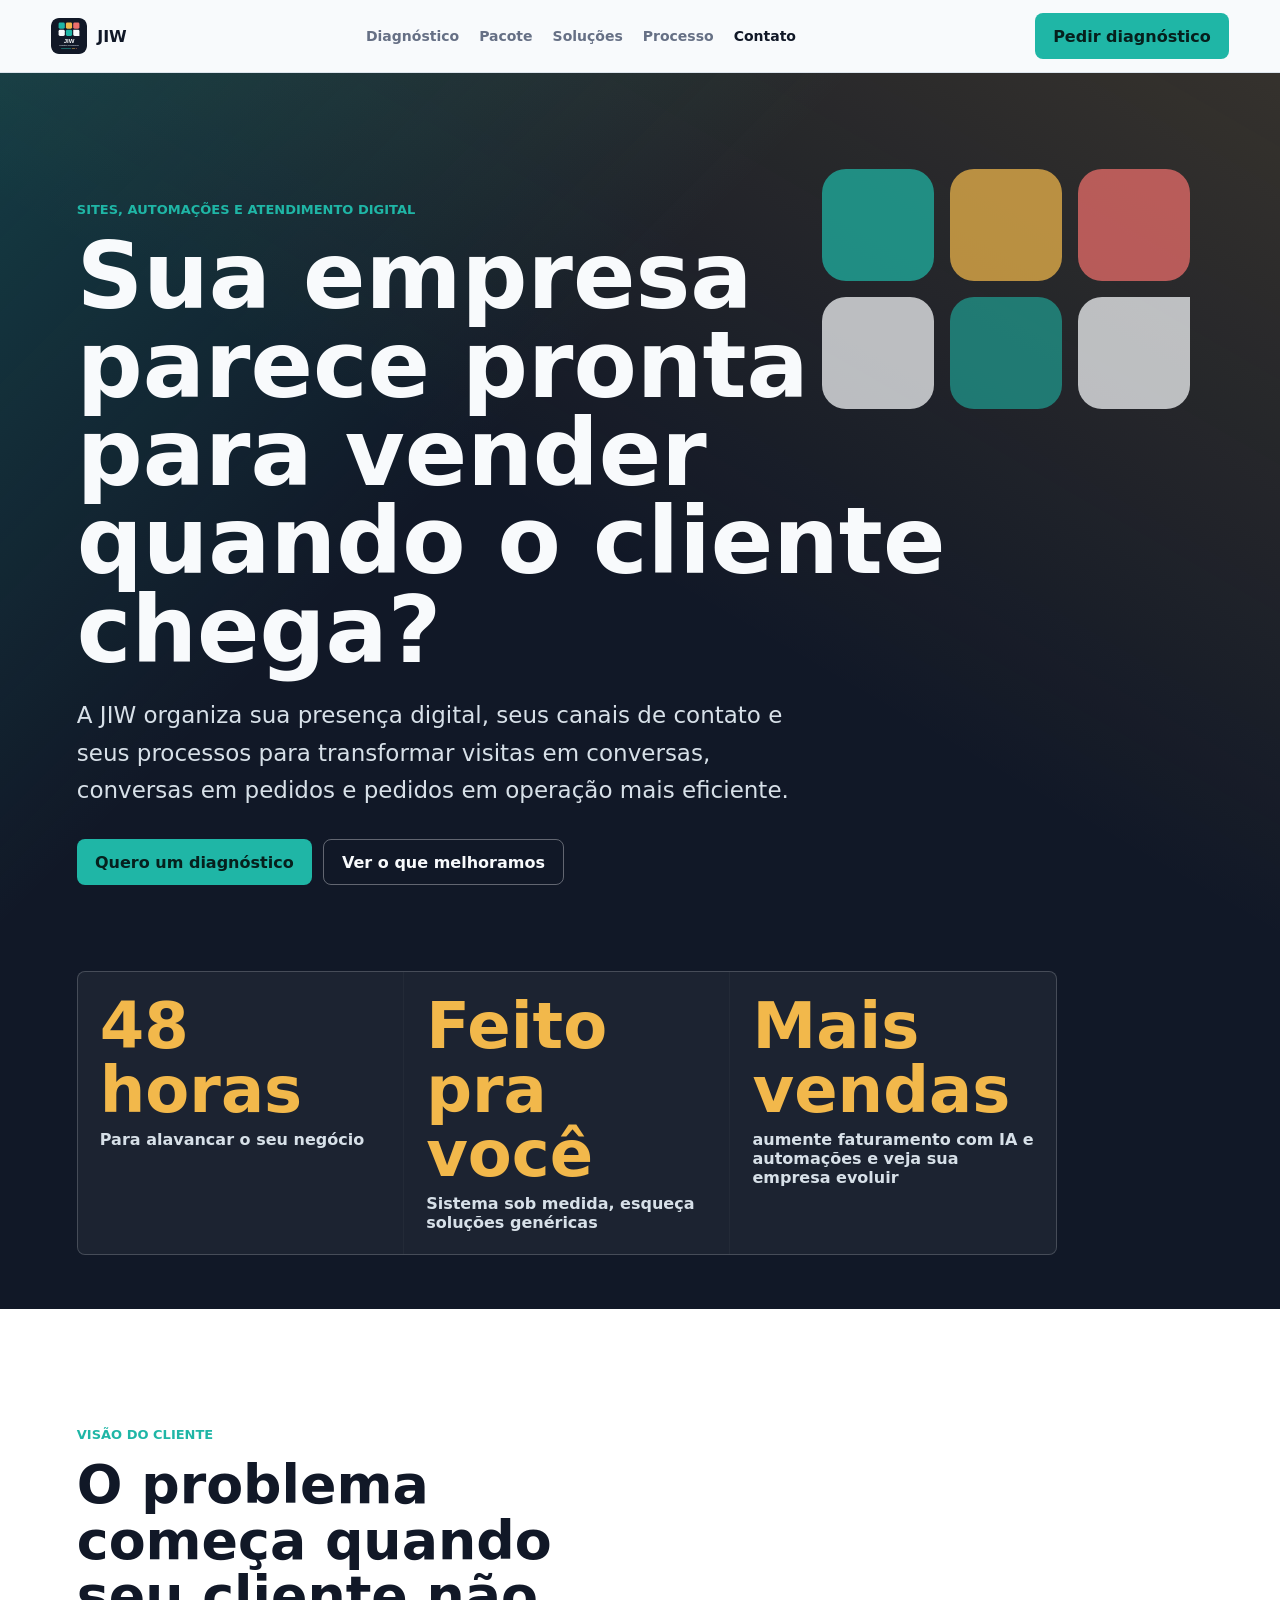
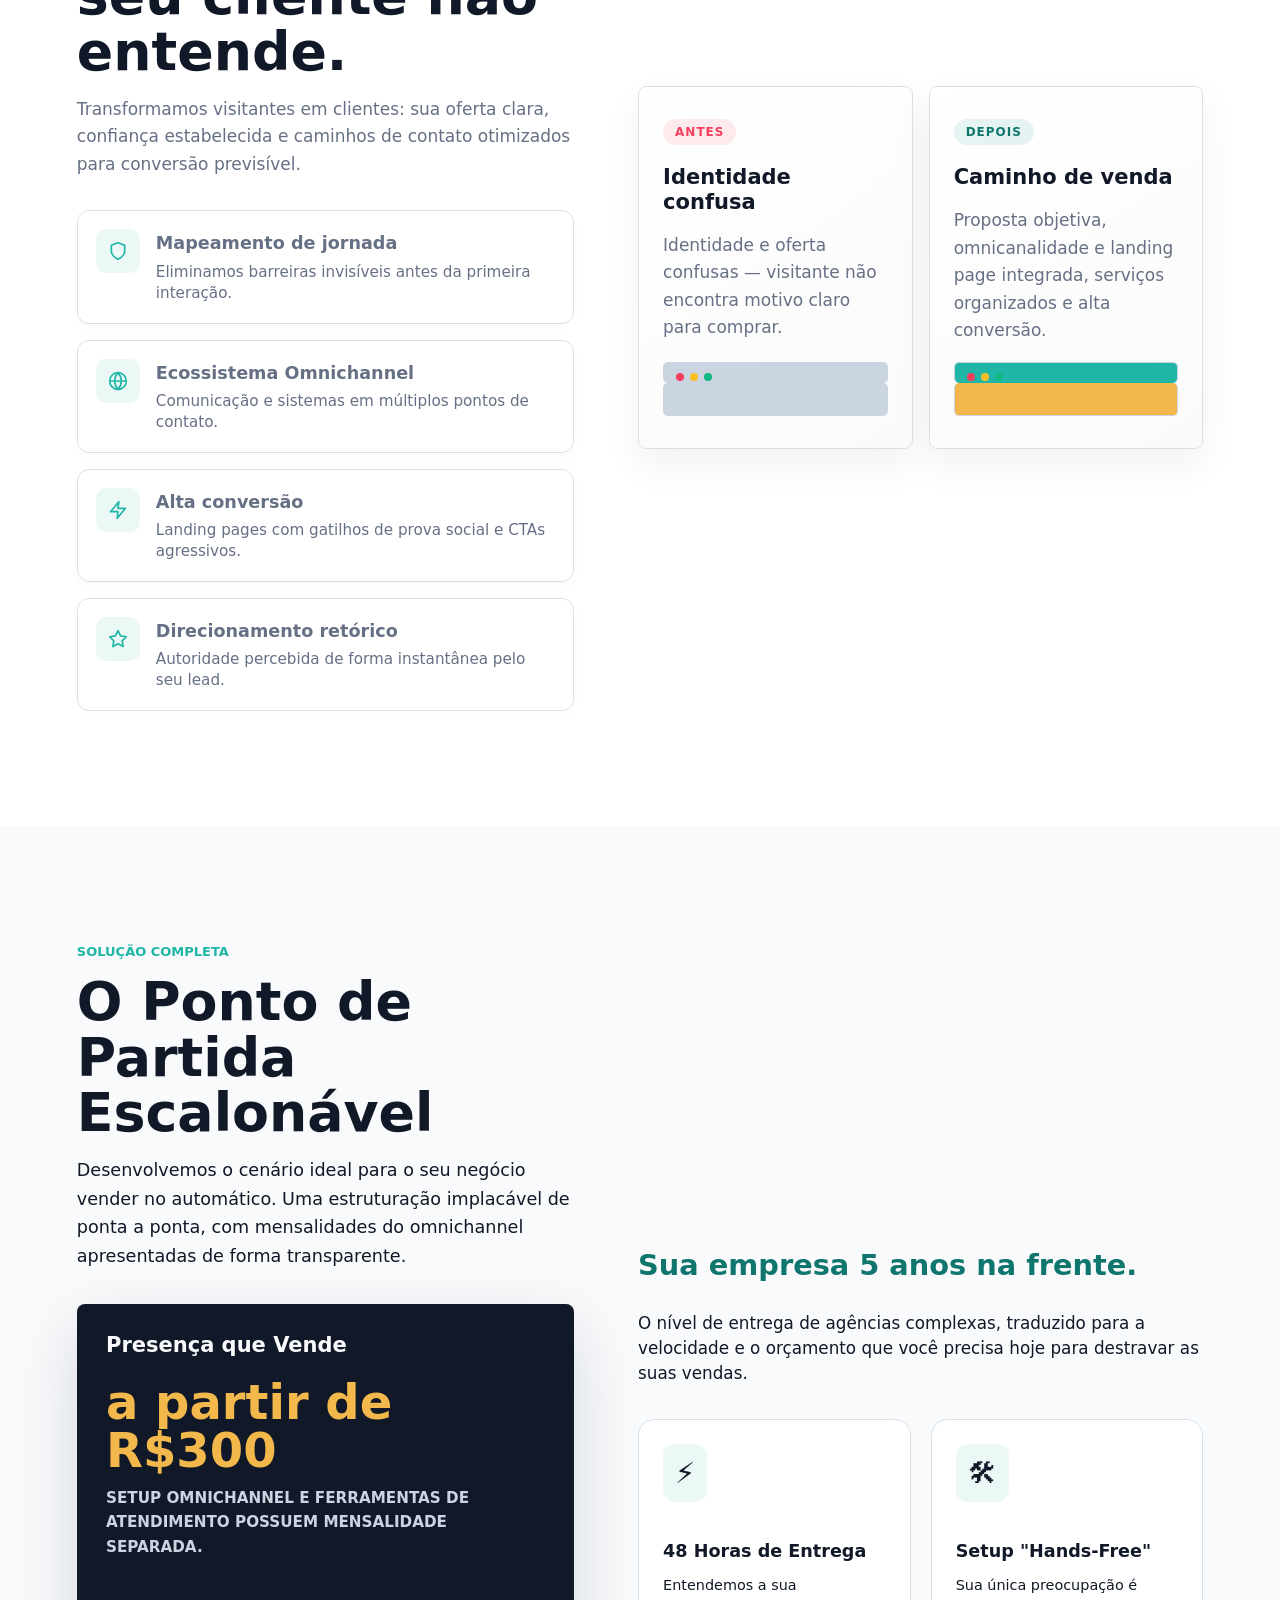
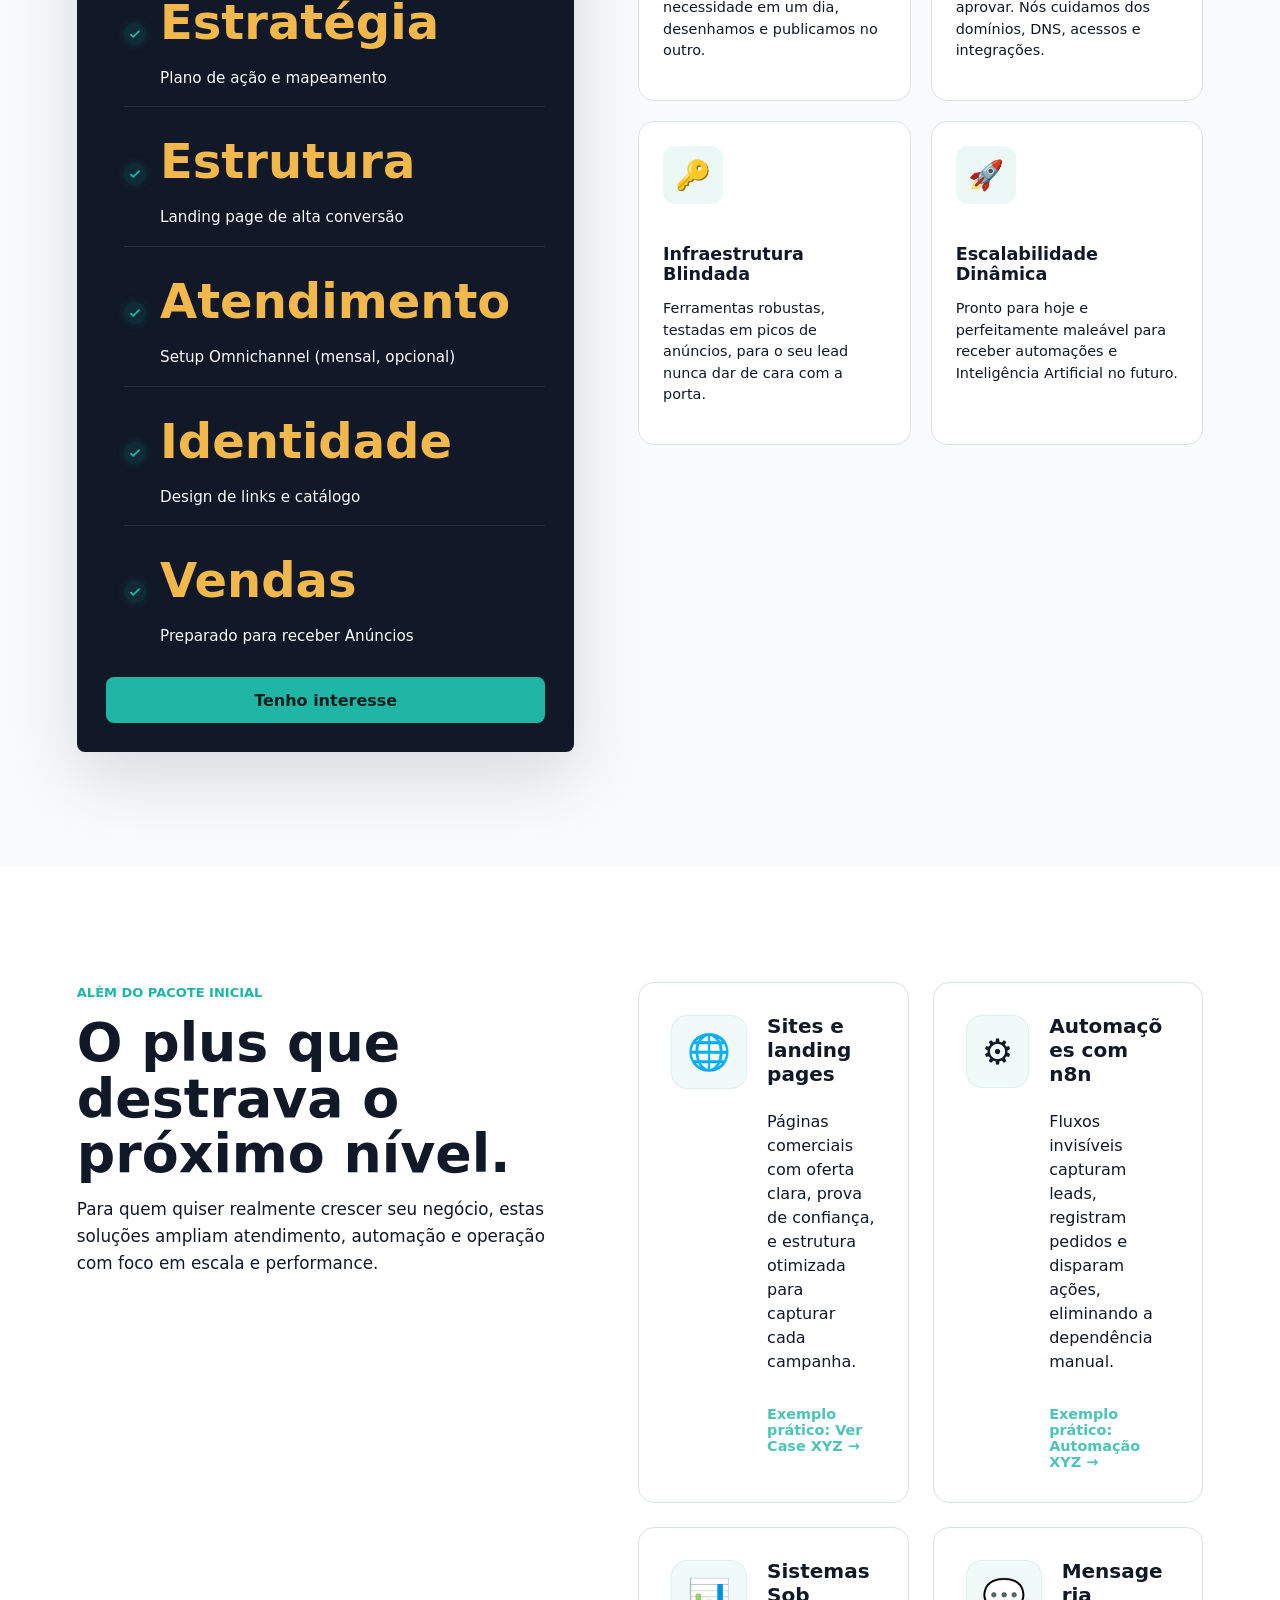
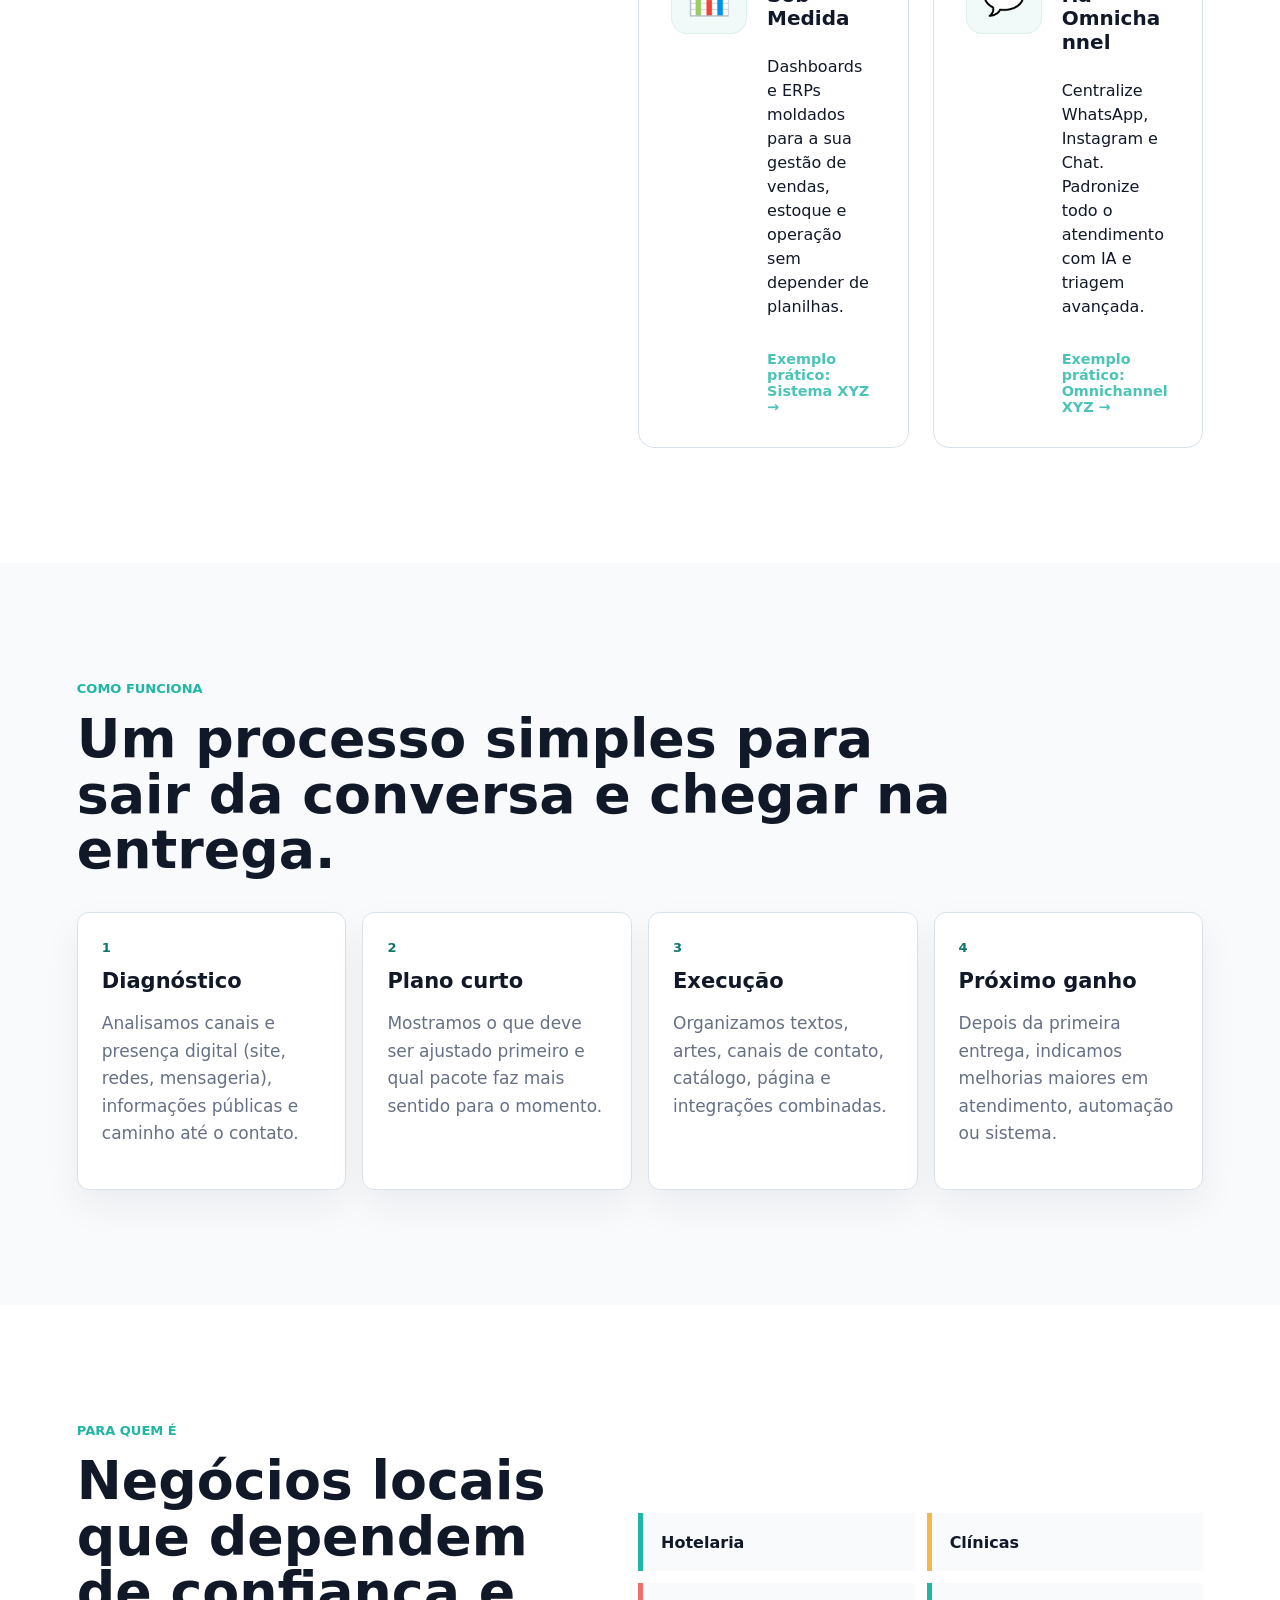
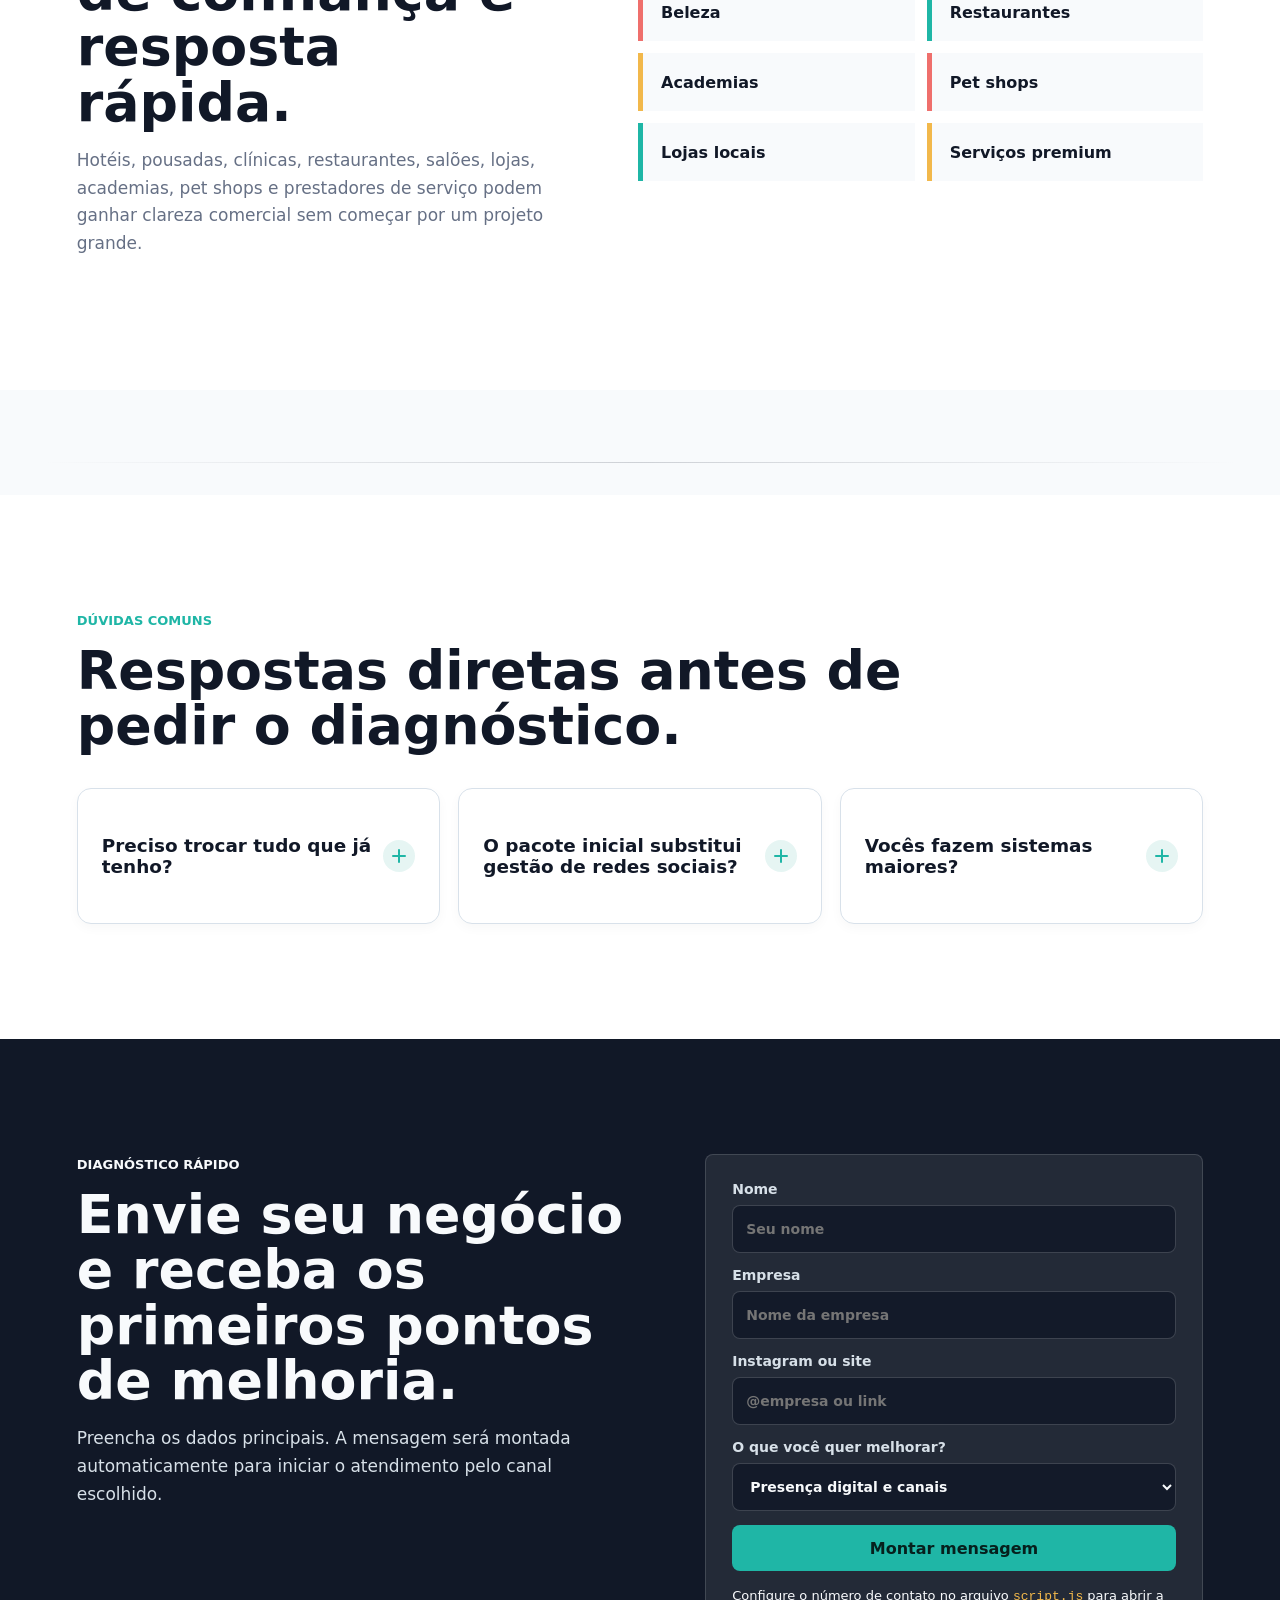
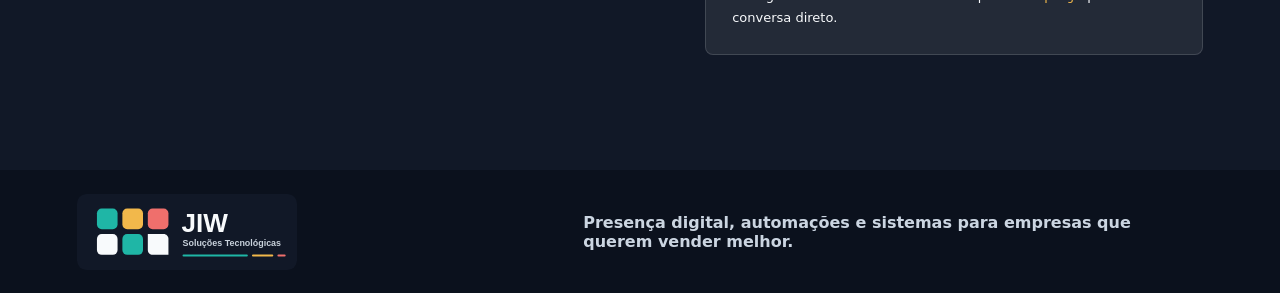
==== index.html @ 5c89141c "style: refatoração do estilo do index" ====
<!doctype html>
<html lang="pt-BR">
  <head>
    <meta charset="utf-8" />
    <meta name="viewport" content="width=device-width, initial-scale=1" />
    <title>JIW | Soluções Tecnológicas para Empresas</title>
    <meta
      name="description"
      content="A JIW organiza presença digital, canais de contato, landing pages, automações, ERP e canais omnichannel para empresas venderem e atenderem melhor."
    />
    <link rel="stylesheet" href="styles.css" />
  </head>
  <body>
    <header class="topbar">
      <a class="brand" href="#inicio" aria-label="Ir para o início">
        <img src="assets/jiw-mark.svg" alt="" />
        <span>JIW</span>
      </a>
      <nav class="nav" aria-label="Navegação principal">
        <a href="#diagnostico">Diagnóstico</a>
        <a href="#pacotes">Pacote</a>
        <a href="#solucoes">Soluções</a>
        <a href="#processo">Processo</a>
        <a href="#contato">Contato</a>
      </nav>
      <a class="nav-cta" href="#contato">Pedir diagnóstico</a>
    </header>

    <main>
      <section class="hero" id="inicio">
        <div class="hero-bg" aria-hidden="true">
          <div class="brand-tile teal"></div>
          <div class="brand-tile amber"></div>
          <div class="brand-tile coral"></div>
          <div class="brand-tile white"></div>
          <div class="brand-tile teal second"></div>
          <div class="brand-tile white cut"></div>
        </div>

        <div class="hero-content">
          <p class="eyebrow">Sites, automações e atendimento digital</p>
          <h1>Sua empresa parece pronta para vender quando o cliente chega?</h1>
          <p class="hero-text">
            A JIW organiza sua presença digital, seus canais de contato e seus processos para
            transformar visitas em conversas, conversas em pedidos e pedidos em operação
            mais eficiente.
          </p>
          <div class="hero-actions">
            <a class="button primary" href="#contato">Quero um diagnóstico</a>
            <a class="button secondary" href="#diagnostico">Ver o que melhoramos</a>
          </div>
        </div>

        <div class="hero-proof" aria-label="Resumo de benefícios">
          <div>
            <strong>48 horas</strong>
            <span>Para alavancar  o seu negócio</span>
          </div>
          <div>
            <strong>Feito pra você</strong>
            <span>Sistema sob medida, esqueça soluções genéricas</span>
          </div>
          <div>
            <strong>Mais vendas</strong>
            <span>aumente faturamento com IA e automações e veja sua empresa evoluir</span>
          </div>
        </div>
      </section>

      <section class="section split" id="diagnostico">
        <div class="section-copy">
          <p class="eyebrow">Visão do cliente</p>
          <h2>O problema começa quando seu cliente não entende.</h2>
          <p>
            Transformamos visitantes em clientes: sua oferta clara, confiança estabelecida e
            caminhos de contato otimizados para conversão previsível.
          </p>
          <ul class="benefit-list">
            <li>
              <div class="benefit-icon">
                <svg width="20" height="20" viewBox="0 0 24 24" fill="none" stroke="currentColor" stroke-width="2" stroke-linecap="round" stroke-linejoin="round"><path d="M12 22s8-4 8-10V5l-8-3-8 3v7c0 6 8 10 8 10z"/></svg>
              </div>
              <div class="benefit-content">
                <strong>Mapeamento de jornada</strong>
                <span>Eliminamos barreiras invisíveis antes da primeira interação.</span>
              </div>
            </li>
            <li>
              <div class="benefit-icon">
                <svg width="20" height="20" viewBox="0 0 24 24" fill="none" stroke="currentColor" stroke-width="2" stroke-linecap="round" stroke-linejoin="round"><circle cx="12" cy="12" r="10"/><path d="M2 12h20"/><path d="M12 2a15.3 15.3 0 0 1 4 10 15.3 15.3 0 0 1-4 10 15.3 15.3 0 0 1-4-10 15.3 15.3 0 0 1 4-10z"/></svg>
              </div>
              <div class="benefit-content">
                <strong>Ecossistema Omnichannel</strong>
                <span>Comunicação e sistemas em múltiplos pontos de contato.</span>
              </div>
            </li>
            <li>
              <div class="benefit-icon">
                <svg width="20" height="20" viewBox="0 0 24 24" fill="none" stroke="currentColor" stroke-width="2" stroke-linecap="round" stroke-linejoin="round"><path d="M13 2L3 14h9l-1 8 10-12h-9l1-8z"/></svg>
              </div>
              <div class="benefit-content">
                <strong>Alta conversão</strong>
                <span>Landing pages com gatilhos de prova social e CTAs agressivos.</span>
              </div>
            </li>
            <li>
              <div class="benefit-icon">
                <svg width="20" height="20" viewBox="0 0 24 24" fill="none" stroke="currentColor" stroke-width="2" stroke-linecap="round" stroke-linejoin="round"><polygon points="12 2 15.09 8.26 22 9.27 17 14.14 18.18 21.02 12 17.77 5.82 21.02 7 14.14 2 9.27 8.91 8.26 12 2"/></svg>
              </div>
              <div class="benefit-content">
                <strong>Direcionamento retórico</strong>
                <span>Autoridade percebida de forma instantânea pelo seu lead.</span>
              </div>
            </li>
          </ul>
        </div>

        <div class="comparison" aria-label="Antes e depois da presença digital">
          <article class="view before">
            <div class="view-badge badge-before">Antes</div>
            <h3>Identidade confusa</h3>
            <p>Identidade e oferta confusas — visitante não encontra motivo claro para comprar.</p>
            <div class="mini-screen">
              <div class="browser-bar"><i></i><i></i><i></i></div>
              <div class="mock-content">
                <div class="mock-line skeleton pulse-error"></div>
                <div class="mock-line skeleton"></div>
                <div class="mock-btn skeleton error"></div>
              </div>
            </div>
          </article>
          <article class="view after">
            <div class="view-badge badge-after">Depois</div>
            <h3>Caminho de venda</h3>
            <p>Proposta objetiva, omnicanalidade e landing page integrada, serviços organizados e alta conversão.</p>
            <div class="mini-screen">
              <div class="browser-bar"><i></i><i></i><i></i></div>
              <div class="mock-content">
                <div class="mock-line success"></div>
                <div class="mock-line success-light"></div>
                <div class="mock-btn success-btn"></div>
              </div>
            </div>
          </article>
        </div>
      </section>

            <section class="section split muted" id="pacotes">
        <div class="section-copy">
          <div class="section-head">
            <p class="eyebrow">Solução Completa</p>
            <h2>O Ponto de Partida Escalonável</h2>
            <p style="margin-top: 16px; font-size: 1.1rem; color: var(--text);">Desenvolvemos o cenário ideal para o seu negócio vender no automático. Uma estruturação implacável de ponta a ponta, com mensalidades do omnichannel apresentadas de forma transparente.</p>
          </div>

          <article class="price-card featured" style="margin-top: 2rem;">
            <h3>Presença que Vende</h3>
            <strong style="margin-bottom: 24px;">a partir de R$300 </strong>
            <p style="margin: -12px 0 18px; color: #cbd5e1; font-size: 0.95rem;">Setup Omnichannel e ferramentas de atendimento possuem mensalidade separada.</p>
            <ul class="premium-features">
              <li>
                <svg viewBox="0 0 24 24" fill="none" class="check-icon"><path d="M5 13l4 4L19 7" stroke="currentColor" stroke-width="3" stroke-linecap="round" stroke-linejoin="round"/></svg>
                <span><strong>Estratégia</strong> Plano de ação e mapeamento</span>
              </li>
              <li>
                <svg viewBox="0 0 24 24" fill="none" class="check-icon"><path d="M5 13l4 4L19 7" stroke="currentColor" stroke-width="3" stroke-linecap="round" stroke-linejoin="round"/></svg>
                <span><strong>Estrutura</strong> Landing page de alta conversão</span>
              </li>
              <li>
                <svg viewBox="0 0 24 24" fill="none" class="check-icon"><path d="M5 13l4 4L19 7" stroke="currentColor" stroke-width="3" stroke-linecap="round" stroke-linejoin="round"/></svg>
                <span><strong>Atendimento</strong> Setup Omnichannel (mensal, opcional)</span>
              </li>
              <li>
                <svg viewBox="0 0 24 24" fill="none" class="check-icon"><path d="M5 13l4 4L19 7" stroke="currentColor" stroke-width="3" stroke-linecap="round" stroke-linejoin="round"/></svg>
                <span><strong>Identidade</strong> Design de links e catálogo</span>
              </li>
              <li>
                <svg viewBox="0 0 24 24" fill="none" class="check-icon"><path d="M5 13l4 4L19 7" stroke="currentColor" stroke-width="3" stroke-linecap="round" stroke-linejoin="round"/></svg>
                <span><strong>Vendas</strong> Preparado para receber Anúncios</span>
              </li>
            </ul>
            <a class="button primary" href="#contato">Tenho interesse</a>
          </article>
        </div>

        <div class="package-benefits" aria-label="Construção de Autoridade">
          <h3>Sua empresa 5 anos na frente.</h3>
          <p>O nível de entrega de agências complexas, traduzido para a velocidade e o orçamento que você precisa hoje para destravar as suas vendas.</p>

          <div class="benefit-grid">
            <article class="b-card">
              <div class="b-icon">⚡</div>
              <h4>48 Horas de Entrega</h4>
              <p>Entendemos a sua necessidade em um dia, desenhamos e publicamos no outro.</p>
            </article>
            <article class="b-card">
              <div class="b-icon">&#128736;</div>
              <h4>Setup "Hands-Free"</h4>
              <p>Sua única preocupação é aprovar. Nós cuidamos dos domínios, DNS, acessos e integrações.</p>
            </article>
            <article class="b-card">
              <div class="b-icon">&#128273;</div>
              <h4>Infraestrutura Blindada</h4>
              <p>Ferramentas robustas, testadas em picos de anúncios, para o seu lead nunca dar de cara com a porta.</p>
            </article>
            <article class="b-card">
              <div class="b-icon">&#128640;</div>
              <h4>Escalabilidade Dinâmica</h4>
              <p>Pronto para hoje e perfeitamente maleável para receber automações e Inteligência Artificial no futuro.</p>
            </article>
          </div>
        </div>
      </section>
      

      <section class="section split" id="solucoes">
        <div class="section-copy" style="position: sticky; top: 120px; align-self: start;">
          <p class="eyebrow">Além do pacote inicial</p>
          <h2>O plus que destrava o próximo nível.</h2>
          <p style="margin-top: 14px; font-size: 1.05rem; color: var(--text);">Para quem quiser realmente crescer seu negócio, estas soluções ampliam atendimento, automação e operação com foco em escala e performance.</p>
        </div>

        <div class="expansion-grid">
          <article class="service-card">
            <div class="sv-icon">🌐</div>
            <div class="sv-content">
              <h3>Sites e landing pages</h3>
              <p>Páginas comerciais com oferta clara, prova de confiança, e estrutura otimizada para capturar cada campanha.</p>
              <span class="sv-case">Exemplo prático: Ver Case XYZ &rarr;</span>
            </div>
          </article>
          <article class="service-card">
            <div class="sv-icon">⚙️</div>
            <div class="sv-content">
              <h3>Automações com n8n</h3>
              <p>Fluxos invisíveis capturam leads, registram pedidos e disparam ações, eliminando a dependência manual.</p>
              <span class="sv-case">Exemplo prático: Automação XYZ &rarr;</span>
            </div>
          </article>
          <article class="service-card">
            <div class="sv-icon">📊</div>
            <div class="sv-content">
              <h3>Sistemas Sob Medida</h3>
              <p>Dashboards e ERPs moldados para a sua gestão de vendas, estoque e operação sem depender de planilhas.</p>
              <span class="sv-case">Exemplo prático: Sistema XYZ &rarr;</span>
            </div>
          </article>
          <article class="service-card">
            <div class="sv-icon">💬</div>
            <div class="sv-content">
              <h3>Mensageria Omnichannel</h3>
              <p>Centralize WhatsApp, Instagram e Chat. Padronize todo o atendimento com IA e triagem avançada.</p>
              <span class="sv-case">Exemplo prático: Omnichannel XYZ &rarr;</span>
            </div>
          </article>
        </div>
      </section>

      <section class="section muted" id="processo">
        <div class="section-head">
          <p class="eyebrow">Como funciona</p>
          <h2>Um processo simples para sair da conversa e chegar na entrega.</h2>
        </div>

        <div class="steps">
          <article>
            <span>1</span>
            <h3>Diagnóstico</h3>
            <p>Analisamos canais e presença digital (site, redes, mensageria), informações públicas e caminho até o contato.</p>
          </article>
          <article>
            <span>2</span>
            <h3>Plano curto</h3>
            <p>Mostramos o que deve ser ajustado primeiro e qual pacote faz mais sentido para o momento.</p>
          </article>
          <article>
            <span>3</span>
            <h3>Execução</h3>
            <p>Organizamos textos, artes, canais de contato, catálogo, página e integrações combinadas.</p>
          </article>
          <article>
            <span>4</span>
            <h3>Próximo ganho</h3>
            <p>Depois da primeira entrega, indicamos melhorias maiores em atendimento, automação ou sistema.</p>
          </article>
        </div>
      </section>

      <section class="section split">
        <div class="section-copy">
          <p class="eyebrow">Para quem é</p>
          <h2>Negócios locais que dependem de confiança e resposta rápida.</h2>
          <p>
            Hotéis, pousadas, clínicas, restaurantes, salões, lojas, academias,
            pet shops e prestadores de serviço podem ganhar clareza comercial sem
            começar por um projeto grande.
          </p>
        </div>

        <div class="segment-grid">
          <span>Hotelaria</span>
          <span>Clínicas</span>
          <span>Beleza</span>
          <span>Restaurantes</span>
          <span>Academias</span>
          <span>Pet shops</span>
          <span>Lojas locais</span>
          <span>Serviços premium</span>
        </div>
      </section>

      <div class="section-divider" aria-hidden="true"></div>

      <section class="section faq" id="faq">
        <div class="section-head">
          <p class="eyebrow">Dúvidas comuns</p>
          <h2>Respostas diretas antes de pedir o diagnóstico.</h2>
        </div>

        <div class="faq-container">
          <details class="frufru-faq">
            <summary>
              <span>Preciso trocar tudo que já tenho?</span>
              <span class="faq-icon plus" aria-hidden="true"></span>
            </summary>
            <div class="faq-content">
              <p>Não. A primeira entrega aproveita o que já existe e organiza o que atrapalha a venda.</p>
            </div>
          </details>
          <details class="frufru-faq">
            <summary>
              <span>O pacote inicial substitui gestão de redes sociais?</span>
              <span class="faq-icon plus" aria-hidden="true"></span>
            </summary>
            <div class="faq-content">
              <p>Não. Ele prepara a base comercial. Gestão mensal, campanhas e conteúdo recorrente podem ser contratados depois.</p>
            </div>
          </details>
          <details class="frufru-faq">
            <summary>
              <span>Vocês fazem sistemas maiores?</span>
              <span class="faq-icon plus" aria-hidden="true"></span>
            </summary>
            <div class="faq-content">
              <p>Sim. Também desenvolvemos ERP, automações com n8n, mensageria, integrações e canais omnichannel.</p>
            </div>
          </details>
        </div>
      </section>

      <section class="section contact" id="contato">
        <div class="contact-copy">
          <p class="eyebrow">Diagnóstico rápido</p>
          <h2>Envie seu negócio e receba os primeiros pontos de melhoria.</h2>
          <p>
            Preencha os dados principais. A mensagem será montada automaticamente
            para iniciar o atendimento pelo canal escolhido.
          </p>
        </div>

        <form class="lead-form" id="leadForm">
          <label>
            Nome
            <input name="nome" type="text" placeholder="Seu nome" required />
          </label>
          <label>
            Empresa
            <input name="empresa" type="text" placeholder="Nome da empresa" required />
          </label>
          <label>
            Instagram ou site
            <input name="canal" type="text" placeholder="@empresa ou link" />
          </label>
          <label>
            O que você quer melhorar?
            <select name="interesse">
              <option>Presença digital e canais</option>
              <option>Landing page ou site</option>
              <option>Automação com n8n</option>
              <option>ERP ou sistema interno</option>
              <option>Mensageria ou omnichannel</option>
            </select>
          </label>
          <button class="button primary" type="submit">Montar mensagem</button>
          <p class="form-note" id="formNote">
            Configure o número de contato no arquivo <code>script.js</code> para abrir a conversa direto.
          </p>
        </form>
      </section>
    </main>

    <footer class="footer">
      <img src="assets/jiw-logo.svg" alt="JIW Soluções Tecnológicas" />
      <span>Presença digital, automações e sistemas para empresas que querem vender melhor.</span>
    </footer>

    <script src="script.js"></script>
  </body>
</html>
---- styles.css ----
:root {
  --ink: #111827;
  --ink-soft: #1f2937;
  --muted: #667085;
  --paper: #f8fafc;
  --line: #d8e1ea;
  --white: #ffffff;
  --teal: #1fb6a6;
  --teal-dark: #0f766e;
  --amber: #f2b84b;
  --coral: #ef6f6c;
  --shadow: 0 24px 70px rgba(15, 23, 42, 0.14);
}

* {
  box-sizing: border-box;
}

html {
  scroll-behavior: smooth;
}

body {
  margin: 0;
  color: var(--ink);
  background: var(--paper);
  font-family:
    Inter, ui-sans-serif, system-ui, -apple-system, BlinkMacSystemFont, "Segoe UI",
    sans-serif;
  letter-spacing: 0;
}

a {
  color: inherit;
  text-decoration: none;
}

img {
  display: block;
  max-width: 100%;
}

.topbar {
  position: sticky;
  top: 0;
  z-index: 20;
  display: flex;
  align-items: center;
  justify-content: space-between;
  gap: 22px;
  padding: 13px clamp(18px, 4vw, 58px);
  background: rgba(248, 250, 252, 0.94);
  border-bottom: 1px solid rgba(216, 225, 234, 0.86);
  backdrop-filter: blur(18px);
}

.brand {
  display: inline-flex;
  align-items: center;
  gap: 10px;
  font-weight: 900;
}

.brand img {
  width: 36px;
  height: 36px;
  border-radius: 8px;
}

.nav {
  display: flex;
  align-items: center;
  gap: 20px;
  color: var(--muted);
  font-size: 14px;
  font-weight: 760;
}

.nav a {
  padding: 9px 0;
}

.nav a.active {
  color: var(--ink);
}

.nav-cta,
.button {
  display: inline-flex;
  align-items: center;
  justify-content: center;
  min-height: 46px;
  padding: 12px 18px;
  border-radius: 8px;
  border: 0;
  font: inherit;
  font-weight: 860;
  cursor: pointer;
}

.nav-cta {
  color: #06201d;
  background: var(--teal);
}

.hero {
  position: relative;
  display: grid;
  align-content: end;
  min-height: calc(100vh - 64px);
  overflow: hidden;
  padding: clamp(72px, 10vw, 126px) clamp(18px, 6vw, 92px) clamp(32px, 5vw, 54px);
  color: var(--paper);
  background:
    linear-gradient(135deg, rgba(31, 182, 166, 0.23), transparent 34%),
    linear-gradient(30deg, transparent 56%, rgba(242, 184, 75, 0.16)),
    var(--ink);
}

.hero-bg {
  position: absolute;
  top: clamp(56px, 8vw, 96px);
  right: clamp(20px, 7vw, 110px);
  display: grid;
  grid-template-columns: repeat(3, 112px);
  gap: 16px;
  opacity: 0.72;
}

.brand-tile {
  width: 112px;
  height: 112px;
  border-radius: 24px;
}

.brand-tile.teal {
  background: var(--teal);
}

.brand-tile.amber {
  background: var(--amber);
}

.brand-tile.coral {
  background: var(--coral);
}

.brand-tile.white {
  background: var(--paper);
}

.brand-tile.second {
  background: rgba(31, 182, 166, 0.82);
}

.brand-tile.cut {
  border-top-right-radius: 0;
}

.hero-content {
  position: relative;
  z-index: 1;
  max-width: 960px;
}

.eyebrow {
  margin: 0 0 12px;
  color: var(--teal);
  font-size: 13px;
  font-weight: 900;
  letter-spacing: 0;
  text-transform: uppercase;
}

h1,
h2,
h3,
p,
li,
summary {
  overflow-wrap: anywhere;
}

h1 {
  max-width: 980px;
  margin: 0;
  font-size: clamp(45px, 7.2vw, 104px);
  line-height: 0.96;
  letter-spacing: 0;
}

h2 {
  margin: 0;
  color: var(--ink);
  font-size: clamp(31px, 4.2vw, 58px);
  line-height: 1.03;
  letter-spacing: 0;
}

h3 {
  margin: 0;
  color: var(--ink);
  font-size: 21px;
  line-height: 1.18;
  letter-spacing: 0;
}

p,
li {
  color: var(--muted);
  font-size: 17px;
  line-height: 1.62;
}

.hero-text {
  max-width: 740px;
  color: #d7e0e8;
  font-size: clamp(18px, 2vw, 23px);
}

.hero-actions {
  display: flex;
  flex-wrap: wrap;
  gap: 12px;
  margin-top: 30px;
}

.button.primary {
  color: #06201d;
  background: var(--teal);
}

.button.secondary {
  color: var(--paper);
  border: 1px solid rgba(248, 250, 252, 0.35);
  background: transparent;
}

.button.outline {
  color: var(--ink);
  border: 1px solid var(--line);
  background: var(--white);
}

.hero-proof {
  position: relative;
  z-index: 1;
  display: grid;
  grid-template-columns: repeat(3, minmax(0, 1fr));
  gap: 1px;
  max-width: 980px;
  margin-top: clamp(44px, 7vw, 86px);
  border: 1px solid rgba(248, 250, 252, 0.16);
  border-radius: 8px;
  overflow: hidden;
  background: rgba(248, 250, 252, 0.08);
}

.hero-proof div {
  padding: 22px;
  background: rgba(17, 24, 39, 0.34);
}

.hero-proof strong {
  display: block;
  color: var(--amber);
  font-size: clamp(44px, 6vw, 64px);
  line-height: 1;
}

.hero-proof span {
  display: block;
  margin-top: 8px;
  color: #d7e0e8;
  font-weight: 720;
}

.hero-proof div {
  transition: transform 220ms cubic-bezier(.2,.9,.2,1), background 220ms ease;
}
.hero-proof div:hover {
  transform: translateY(-6px);
  background: rgba(17, 24, 39, 0.48);
}

.price-card {
  transition: transform 220ms cubic-bezier(.2,.9,.2,1), box-shadow 220ms ease;
  will-change: transform;
}
.price-card:hover {
  transform: translateY(-10px);
  box-shadow: 0 32px 80px rgba(15, 23, 42, 0.18);
}


.section {
  padding: clamp(66px, 9vw, 118px) clamp(18px, 6vw, 92px);
  background: var(--white);
}

.section.muted {
  background: var(--paper);
}

.section.split {
  display: grid;
  grid-template-columns: minmax(0, 0.88fr) minmax(320px, 1fr);
  gap: clamp(28px, 5vw, 72px);
  align-items: center;
}

.section-head,
.section-copy {
  max-width: 900px;
}

.section-head {
  margin-bottom: 34px;
}

.check-list {
  display: grid;
  gap: 10px;
  margin: 26px 0 0;
  padding: 0;
  list-style: none;
}

.check-list li {
  position: relative;
  padding-left: 30px;
}

.check-list li::before {
  position: absolute;
  left: 0;
  top: 9px;
  width: 12px;
  height: 12px;
  border-radius: 3px;
  background: var(--teal);
  content: "";
}

.comparison {
  display: grid;
  grid-template-columns: repeat(2, minmax(0, 1fr));
  gap: 16px;
}

.view,
.price-card,
.services article,
.steps article {
  border: 1px solid var(--line);
  border-radius: 8px;
  background: var(--white);
  box-shadow: 0 16px 38px rgba(15, 23, 42, 0.06);
}

.view {
  padding: 24px;
}

.view span,
.services span,
.steps span,
.price-card p {
  display: inline-flex;
  margin-bottom: 14px;
  color: var(--teal-dark);
  font-size: 13px;
  font-weight: 900;
  text-transform: uppercase;
}

.view.before span {
  color: #b45309;
}

.view.after {
  border-color: rgba(31, 182, 166, 0.55);
}

.mini-screen {
  display: grid;
  gap: 10px;
  margin-top: 20px;
  padding: 16px;
  border-radius: 8px;
  background: var(--paper);
}

.mini-screen div {
  height: 18px;
  border-radius: 5px;
  background: #cbd5e1;
}

.view.after .mini-screen div:nth-child(1) {
  background: var(--teal);
}

.view.after .mini-screen div:nth-child(2) {
  background: var(--amber);
}

.view.after .mini-screen div:nth-child(3) {
  background: var(--ink);
}

.pricing {
  display: grid;
  grid-template-columns: repeat(3, minmax(0, 1fr));
  gap: 18px;
}

.price-card {
  display: flex;
  flex-direction: column;
  padding: 28px;
}

.price-card.featured {
  color: var(--paper);
  border-color: transparent;
  background: var(--ink);
  box-shadow: var(--shadow);
}

.price-card.featured h3,
.price-card.featured li {
  color: var(--paper);
}

.price-card.featured p {
  color: var(--amber);
}

.price-card strong {
  display: block;
  margin: 20px 0;
  color: var(--ink);
  font-size: 48px;
  line-height: 1;
}

.price-card.featured strong {
  color: var(--amber);
}

.price-card ul {
  display: grid;
  gap: 10px;
  margin: 0 0 28px;
  padding-left: 18px;
}

.price-card .button {
  margin-top: auto;
}

.services,
.steps {
  display: grid;
  grid-template-columns: repeat(4, minmax(0, 1fr));
  gap: 16px;
}

.services article,
.steps article {
  padding: 24px;
}

.segment-grid {
  display: grid;
  grid-template-columns: repeat(2, minmax(0, 1fr));
  gap: 12px;
}

.segment-grid span {
  display: flex;
  align-items: center;
  min-height: 58px;
  padding: 14px 18px;
  border-left: 5px solid var(--teal);
  background: var(--paper);
  color: var(--ink);
  font-weight: 850;
}

.segment-grid span:nth-child(3n + 2) {
  border-left-color: var(--amber);
}

.segment-grid span:nth-child(3n) {
  border-left-color: var(--coral);
}

.faq details {
  max-width: 960px;
  padding: 22px 0;
  border-bottom: 1px solid var(--line);
}

.faq summary {
  color: var(--ink);
  font-size: 20px;
  font-weight: 850;
  cursor: pointer;
}

.contact {
  display: grid;
  grid-template-columns: minmax(0, 0.85fr) minmax(320px, 0.75fr);
  gap: clamp(28px, 5vw, 76px);
  align-items: start;
  color: var(--paper);
  background: var(--ink);
}

.contact h2,
.contact p {
  color: var(--paper);
}

.contact-copy p:not(.eyebrow) {
  color: #d7e0e8;
}

.lead-form {
  display: grid;
  gap: 14px;
  padding: 26px;
  border: 1px solid rgba(248, 250, 252, 0.14);
  border-radius: 8px;
  background: rgba(248, 250, 252, 0.08);
}

label {
  display: grid;
  gap: 8px;
  color: #d7e0e8;
  font-size: 14px;
  font-weight: 780;
}

input,
select {
  min-height: 48px;
  width: 100%;
  border: 1px solid rgba(248, 250, 252, 0.18);
  border-radius: 8px;
  padding: 12px 13px;
  color: var(--paper);
  background: rgba(17, 24, 39, 0.82);
  font: inherit;
}

select {
  color-scheme: dark;
}

.form-note {
  margin: 0;
  color: #aebbcc;
  font-size: 13px;
}

.form-note code {
  color: var(--amber);
}

.footer {
  display: flex;
  align-items: center;
  justify-content: space-between;
  gap: 24px;
  padding: 24px clamp(18px, 6vw, 92px);
  background: #0b111d;
  color: #cbd5e1;
}

.footer img {
  width: 220px;
  border-radius: 8px;
}

.footer span {
  max-width: 620px;
  color: #cbd5e1;
  font-weight: 650;
}

@media (max-width: 1020px) {
  .nav {
    display: none;
  }

  .section.split,
  .contact {
    grid-template-columns: 1fr;
  }

  .pricing,
  .services,
  .steps {
    grid-template-columns: repeat(2, minmax(0, 1fr));
  }

  .hero-bg {
    opacity: 0.24;
  }
}

@media (max-width: 700px) {
  .hero {
    min-height: auto;
  }

  .hero-bg {
    right: -72px;
    grid-template-columns: repeat(3, 86px);
    gap: 12px;
  }

  .brand-tile {
    width: 86px;
    height: 86px;
    border-radius: 18px;
  }

  .hero-proof,
  .comparison,
  .pricing,
  .services,
  .steps,
  .segment-grid {
    grid-template-columns: 1fr;
  }

  .hero-actions,
  .footer {
    align-items: stretch;
    flex-direction: column;
  }

  .button,
  .nav-cta {
    width: 100%;
  }
}

/* Anima��es e Hover Efeitos */

.reveal {
  opacity: 0;
  transform: translateY(40px);
  transition: opacity 0.8s cubic-bezier(0.2, 0.8, 0.2, 1), transform 0.8s cubic-bezier(0.2, 0.8, 0.2, 1);
}

.reveal.visible {
  opacity: 1;
  transform: translateY(0);
}

/* Frufru nos bot�es */
.button {
  transition: transform 0.3s cubic-bezier(0.2, 0.8, 0.2, 1), box-shadow 0.3s ease, background 0.3s ease;
}

.button:hover {
  transform: translateY(-4px) scale(1.02);
  box-shadow: 0 12px 24px rgba(31, 182, 166, 0.35);
}

.button.secondary:hover, .button.outline:hover {
  box-shadow: 0 12px 24px rgba(15, 23, 42, 0.15);
}

/* Frufru na comparison */
.comparison article {
  transition: transform 0.4s cubic-bezier(0.2, 0.8, 0.2, 1), box-shadow 0.4s ease;
}

.comparison article:hover {
  transform: translateY(-8px);
  box-shadow: 0 24px 48px rgba(15, 23, 42, 0.12);
}

.services article, .steps article {
  transition: transform 0.3s cubic-bezier(0.2, 0.8, 0.2, 1), box-shadow 0.3s ease, background 0.3s ease;
  border-radius: 12px;
}

.services article:hover, .steps article:hover {
  transform: translateY(-6px);
  box-shadow: 0 16px 32px rgba(15, 23, 42, 0.08);
  background: var(--white);
}


/* === Efeitos Frufru Premium === */

.frufru-hidden {
  opacity: 0;
  transform: translateY(35px) scale(0.97);
  filter: blur(4px);
  transition: all 0.7s cubic-bezier(0.2, 0.8, 0.2, 1);
}

.frufru-visible {
  opacity: 1;
  transform: translateY(0) scale(1);
  filter: blur(0);
}

/* Atrasos em cascata para elementos do Hero e Cards */
.hero-proof div:nth-child(1), .services article:nth-child(1), .steps article:nth-child(1) { transition-delay: 50ms; }
.hero-proof div:nth-child(2), .services article:nth-child(2), .steps article:nth-child(2) { transition-delay: 150ms; }
.hero-proof div:nth-child(3), .services article:nth-child(3), .steps article:nth-child(3) { transition-delay: 250ms; }
.services article:nth-child(4), .steps article:nth-child(4) { transition-delay: 350ms; }

/* Efeitos intensos de hover */
.button {
  transition: transform 0.3s cubic-bezier(0.2, 0.8, 0.2, 1), box-shadow 0.3s ease, background 0.3s ease;
  will-change: transform;
}
.button:hover {
  transform: translateY(-5px) scale(1.03);
  box-shadow: 0 15px 30px rgba(31, 182, 166, 0.35);
}

.button.secondary:hover, .button.outline:hover {
  box-shadow: 0 15px 30px rgba(15, 23, 42, 0.15);
}

.comparison article {
  transition: transform 0.4s cubic-bezier(0.2, 0.8, 0.2, 1), box-shadow 0.4s ease;
}
.comparison article:hover {
  transform: translateY(-12px) scale(1.02);
  box-shadow: 0 30px 60px rgba(15, 23, 42, 0.15);
}

.services article, .steps article {
  transition: transform 0.3s cubic-bezier(0.2, 0.8, 0.2, 1), box-shadow 0.3s ease, background 0.3s ease;
  border-radius: 12px;
}
.services article:hover, .steps article:hover {
  transform: translateY(-8px);
  box-shadow: 0 20px 40px rgba(15, 23, 42, 0.1);
  background: var(--white);
  z-index: 2;
}

.price-card {
  transition: transform 0.4s cubic-bezier(0.2, 0.8, 0.2, 1), box-shadow 0.4s ease;
}
.price-card:hover {
  transform: translateY(-12px);
  box-shadow: 0 35px 70px rgba(15, 23, 42, 0.18);
}

/* Estilos refinados (Frufru) para as etapas do diagn�stico */
.benefit-list {
  display: flex;
  flex-direction: column;
  gap: 16px;
  margin: 32px 0 0;
  padding: 0;
  list-style: none;
}

.benefit-list li {
  display: flex;
  align-items: flex-start;
  gap: 16px;
  padding: 18px;
  background: var(--white);
  border: 1px solid var(--line);
  border-radius: 12px;
  transition: all 0.4s cubic-bezier(0.16, 1, 0.3, 1);
  box-shadow: 0 4px 12px rgba(15, 23, 42, 0.02);
  cursor: default;
}

.benefit-list li:hover {
  transform: translateX(8px) scale(1.02);
  border-color: var(--teal);
  box-shadow: 0 20px 40px rgba(10, 160, 142, 0.12);
  z-index: 10;
  position: relative;
}

.benefit-icon {
  flex-shrink: 0;
  display: flex;
  align-items: center;
  justify-content: center;
  width: 44px;
  height: 44px;
  background: rgba(10, 160, 142, 0.08);
  color: var(--teal);
  border-radius: 10px;
  transition: all 0.4s cubic-bezier(0.16, 1, 0.3, 1);
}

.benefit-list li:hover .benefit-icon {
  background: var(--teal);
  color: var(--white);
  transform: rotate(-10deg) scale(1.1);
  box-shadow: 0 4px 12px rgba(10, 160, 142, 0.3);
}

.benefit-content {
  display: flex;
  flex-direction: column;
  gap: 4px;
}

.benefit-content strong {
  color: var(--slate);
  font-size: 1.1rem;
  transition: color 0.3s;
}

.benefit-list li:hover .benefit-content strong {
  color: var(--teal);
}

.benefit-content span {
  color: var(--text);
  font-size: 0.95rem;
  line-height: 1.4;
}

/* Frufru Avan�ado para os Cards de Antes e Depois */
.comparison article.view {
  position: relative;
  overflow: hidden;
  padding: 32px 24px;
  display: flex;
  flex-direction: column;
  border: 1px solid var(--line);
  transition: all 0.5s cubic-bezier(0.16, 1, 0.3, 1);
  background: linear-gradient(145deg, var(--white) 0%, #FAFAFA 100%);
}

.view-badge {
  display: inline-flex;
  align-items: center;
  padding: 6px 12px;
  border-radius: 20px;
  font-size: 0.75rem;
  font-weight: 800;
  text-transform: uppercase;
  letter-spacing: 1px;
  margin-bottom: 20px;
  align-self: flex-start;
  transition: all 0.3s ease;
}

.badge-before {
  background: rgba(244, 63, 94, 0.1);
  color: #F43F5E;
}

.badge-after {
  background: rgba(10, 160, 142, 0.1);
  color: var(--teal-dark);
}

.comparison article.view.before:hover {
  border-color: #F43F5E;
  box-shadow: 0 20px 40px rgba(244, 63, 94, 0.12);
  transform: translateY(-8px) rotate(-1deg);
}

.comparison article.view.after:hover {
  border-color: var(--teal);
  box-shadow: 0 20px 40px rgba(10, 160, 142, 0.15);
  transform: translateY(-8px) scale(1.02);
}

/* Novo Mini Browser mock */
.mini-screen {
  margin-top: auto;
  padding-top: 24px;
  background: transparent !important;
}

.browser-bar {
  display: flex;
  gap: 6px;
  padding: 10px 12px;
  background: #E2E8F0;
  border-radius: 8px 8px 0 0;
  border: 1px solid #CBD5E1;
  border-bottom: none;
}

.browser-bar i {
  width: 8px;
  height: 8px;
  border-radius: 50%;
  background: #94A3B8;
}

.browser-bar i:nth-child(1) { background: #F43F5E; }
.browser-bar i:nth-child(2) { background: #FBBF24; }
.browser-bar i:nth-child(3) { background: #10B981; }

.mock-content {
  padding: 16px;
  border: 1px solid #CBD5E1;
  border-top: none;
  border-radius: 0 0 8px 8px;
  background: #F8FAFC;
  display: flex;
  flex-direction: column;
  gap: 12px;
}

.mock-line {
  height: 12px;
  border-radius: 6px;
  width: 100%;
}

.mock-btn {
  height: 24px;
  border-radius: 6px;
  width: 50%;
  margin-top: 8px;
}

/* Before State Animations */
.skeleton { background: #E2E8F0; }
.skeleton.error { background: rgba(244, 63, 94, 0.2); }

@keyframes glitch-skeleton {
  0% { opacity: 1; transform: translateX(0); }
  20% { opacity: 0.6; transform: translateX(-2px); }
  40% { opacity: 1; transform: translateX(2px); }
  60% { opacity: 0.5; transform: translateX(-1px); }
  80% { opacity: 1; transform: translateX(1px); }
  100% { opacity: 1; transform: translateX(0); }
}

.comparison article.before:hover .pulse-error {
  animation: glitch-skeleton 0.6s infinite;
  background: rgba(244, 63, 94, 0.3);
}

/* After State Styles */
.success { background: var(--teal); width: 80%; }
.success-light { background: var(--teal-light); width: 60%; }
.success-btn { background: var(--amber); width: 100%; transition: transform 0.3s; }

.comparison article.after:hover .success-btn {
  transform: scale(1.05);
  box-shadow: 0 4px 12px rgba(245, 158, 11, 0.4);
}

.mini-screen { display: flex; flex-direction: column; gap: 0; padding: 0 !important; }


/* Estiliza��o da aba de Benef�cios do Pacote �nico (Lado Direito) */
.package-benefits {
  display: flex;
  flex-direction: column;
  justify-content: center;
}

.package-benefits h3 {
  font-size: 1.8rem;
  color: var(--teal-dark);
  margin-bottom: 12px;
  line-height: 1.2;
}

.package-benefits > p {
  color: var(--slate);
  margin-bottom: 32px;
  font-size: 1.05rem;
  line-height: 1.5;
}

.benefit-grid {
  display: grid;
  grid-template-columns: repeat(2, 1fr);
  gap: 20px;
}

.b-card {
  background: var(--white);
  border: 1px solid var(--line);
  padding: 24px;
  border-radius: 16px;
  transition: all 0.4s cubic-bezier(0.16, 1, 0.3, 1);
  position: relative;
  overflow: hidden;
}

.b-card::before {
  content: "";
  position: absolute;
  top: 0; left: 0; right: 0; bottom: 0;
  background: linear-gradient(135deg, rgba(10, 160, 142, 0.05) 0%, transparent 100%);
  opacity: 0;
  transition: opacity 0.4s ease;
}

.b-card:hover {
  transform: translateY(-6px);
  border-color: var(--teal);
  box-shadow: 0 16px 32px rgba(10, 160, 142, 0.1);
}

.b-card:hover::before {
  opacity: 1;
}

.b-icon {
  font-size: 1.8rem;
  margin-bottom: 16px;
  display: inline-flex;
  padding: 12px;
  background: rgba(10, 160, 142, 0.08); /* fundo sutil para o icone */
  border-radius: 12px;
  transition: transform 0.4s cubic-bezier(0.16, 1, 0.3, 1);
}

.b-card:hover .b-icon {
  transform: scale(1.15) rotate(5deg);
}

.b-card h4 {
  font-size: 1.1rem;
  color: var(--ink);
  margin-bottom: 8px;
}

.b-card p {
  font-size: 0.9rem;
  color: var(--text);
  line-height: 1.5;
}

@media (max-width: 768px) {
  .benefit-grid {
    grid-template-columns: 1fr;
  }
}

/* Estilo Premium Checklist (Pacote) */
.premium-features {
  list-style: none;
  padding: 0;
  margin: 0 0 32px 0;
  display: flex;
  flex-direction: column;
  gap: 16px;
}

.premium-features li {
  display: flex;
  align-items: center;
  gap: 14px;
  font-size: 0.95rem;
  color: rgba(255, 255, 255, 0.9);
  padding-bottom: 16px;
  border-bottom: 1px solid rgba(255, 255, 255, 0.1);
}

.premium-features li:last-child {
  border-bottom: none;
  padding-bottom: 0;
}

.premium-features li span strong {
  color: var(--white);
  font-weight: 700;
  margin-right: 4px;
}

.premium-features .check-icon {
  width: 22px;
  height: 22px;
  color: var(--teal);
  flex-shrink: 0;
  background: rgba(10, 160, 142, 0.15);
  border-radius: 50%;
  padding: 4px;
  box-shadow: 0 0 10px rgba(10, 160, 142, 0.2);
}

/* Estilo Premium Grid de Expans�o (Solu��es Extra) */
.expansion-grid {
  display: grid;
  grid-template-columns: repeat(2, 1fr) !important;
  gap: 24px !important;
}

.service-card {
  display: flex !important;
  flex-direction: row;
  align-items: flex-start;
  gap: 20px;
  padding: 32px !important;
  background: var(--white);
  border: 1px solid var(--line) !important;
  border-radius: 16px !important;
  transition: all 0.4s cubic-bezier(0.16, 1, 0.3, 1) !important;
  position: relative;
  overflow: hidden;
}

.service-card::after {
  content: "";
  position: absolute;
  top: 0; left: 0; right: 0; bottom: 0;
  border: 2px solid transparent;
  border-radius: 16px;
  transition: all 0.4s ease;
  pointer-events: none;
}

.service-card:hover {
  transform: translateY(-8px) scale(1.01) !important;
  box-shadow: 0 25px 50px rgba(15, 23, 42, 0.1) !important;
}

.service-card:hover::after {
  border-color: var(--teal);
  opacity: 0.5;
}

.sv-icon {
  font-size: 2.2rem;
  padding: 16px;
  background: rgba(10, 160, 142, 0.05);
  border-radius: 16px;
  display: flex;
  align-items: center;
  justify-content: center;
  transition: all 0.4s ease;
  box-shadow: inset 0 0 0 1px rgba(10, 160, 142, 0.1);
}

.service-card:hover .sv-icon {
  transform: scale(1.1) rotate(4deg);
  background: var(--teal);
  color: #fff;
  box-shadow: 0 10px 20px rgba(10, 160, 142, 0.3);
}

.sv-content {
  display: flex;
  flex-direction: column;
}

.sv-content h3 {
  font-size: 1.25rem;
  color: var(--ink);
  margin-bottom: 8px;
  transition: color 0.3s ease;
}

.service-card:hover .sv-content h3 {
  color: var(--teal-dark);
}


.sv-case {
  margin-top: 16px;
  font-size: 0.9rem;
  font-weight: 600;
  color: var(--teal);
  display: inline-flex;
  align-items: center;
  transition: all 0.3s ease;
  cursor: pointer;
  opacity: 0.8;
}
.service-card:hover .sv-case {
  opacity: 1;
  transform: translateX(4px);
  color: var(--teal-dark);
}
.sv-content p {
  font-size: 1rem;
  color: var(--text);
  line-height: 1.5;
}

@media (max-width: 768px) {
  .expansion-grid {
    grid-template-columns: 1fr !important;
  }
  .service-card {
    flex-direction: column;
    padding: 24px !important;
  }
}

/* Efeitos Premium FAQ (Frufru Avan�ado) */
.faq-container {
  max-width: 1200px;
  margin: 0 auto;
  display: grid;
  grid-template-columns: repeat(3, minmax(0, 1fr));
  gap: 18px;
}

@media (max-width: 1024px) {
  .faq-container {
    grid-template-columns: repeat(2, minmax(0, 1fr));
  }
}

@media (max-width: 768px) {
  .faq-container {
    grid-template-columns: 1fr;
  }
}

details.frufru-faq {
  background: var(--white);
  border: 1px solid var(--line);
  border-radius: 14px;
  overflow: hidden;
  transition: all 0.4s cubic-bezier(0.16, 1, 0.3, 1);
  box-shadow: 0 4px 12px rgba(15, 23, 42, 0.03);
}

details.frufru-faq:hover {
  border-color: rgba(10, 160, 142, 0.4);
  box-shadow: 0 12px 24px rgba(15, 23, 42, 0.08);
  transform: translateY(-2px);
}

details.frufru-faq[open] {
  border-color: var(--teal);
  box-shadow: 0 20px 40px rgba(10, 160, 142, 0.12);
  transform: translateY(-2px);
}

details.frufru-faq summary {
  padding: 24px;
  display: flex;
  align-items: center;
  justify-content: space-between;
  font-size: 1.15rem;
  font-weight: 700;
  color: var(--ink);
  cursor: pointer;
  list-style: none;
  transition: color 0.3s ease;
}

/* Esconde setinha padr�o (Safari/Chrome) */
details.frufru-faq summary::-webkit-details-marker,
details.frufru-faq summary::marker {
  display: none;
}

details.frufru-faq summary:hover {
  color: var(--teal-dark);
}

.faq-icon.plus {
  position: relative;
  width: 32px;
  height: 32px;
  flex-shrink: 0;
  border-radius: 50%;
  background: rgba(10, 160, 142, 0.1);
  transition: all 0.5s cubic-bezier(0.4, 0, 0.2, 1);
}

.faq-icon.plus::before, .faq-icon.plus::after {
  content: '';
  position: absolute;
  top: 50%;
  left: 50%;
  background: var(--teal);
  transform: translate(-50%, -50%);
  transition: all 0.5s cubic-bezier(0.4, 0, 0.2, 1);
  border-radius: 2px;
}

.faq-icon.plus::before {
  width: 14px;
  height: 2px;
}

.faq-icon.plus::after {
  width: 2px;
  height: 14px;
}

details.frufru-faq[open] .faq-icon.plus {
  background: var(--teal);
  transform: rotate(90deg);
}

details.frufru-faq[open] .faq-icon.plus::before,
details.frufru-faq[open] .faq-icon.plus::after {
  background: white;
}

details.frufru-faq[open] .faq-icon.plus::after {
  transform: translate(-50%, -50%) rotate(90deg);
}

.faq-content {
  padding: 0 24px;
  color: var(--text);
  font-size: 1.05rem;
  line-height: 1.7;
  max-height: 0;
  opacity: 0;
  overflow: hidden;
  transform: translateY(-6px);
  transition: max-height 0.35s ease, opacity 0.35s ease, transform 0.35s ease, padding 0.35s ease;
}

details.frufru-faq[open] .faq-content {
  max-height: 260px;
  opacity: 1;
  transform: translateY(0);
  padding: 0 24px 24px;
}

.section-divider {
  height: 1px;
  max-width: 1200px;
  margin: 72px auto 32px;
  background: linear-gradient(90deg, transparent, rgba(15, 23, 42, 0.18), transparent);
}
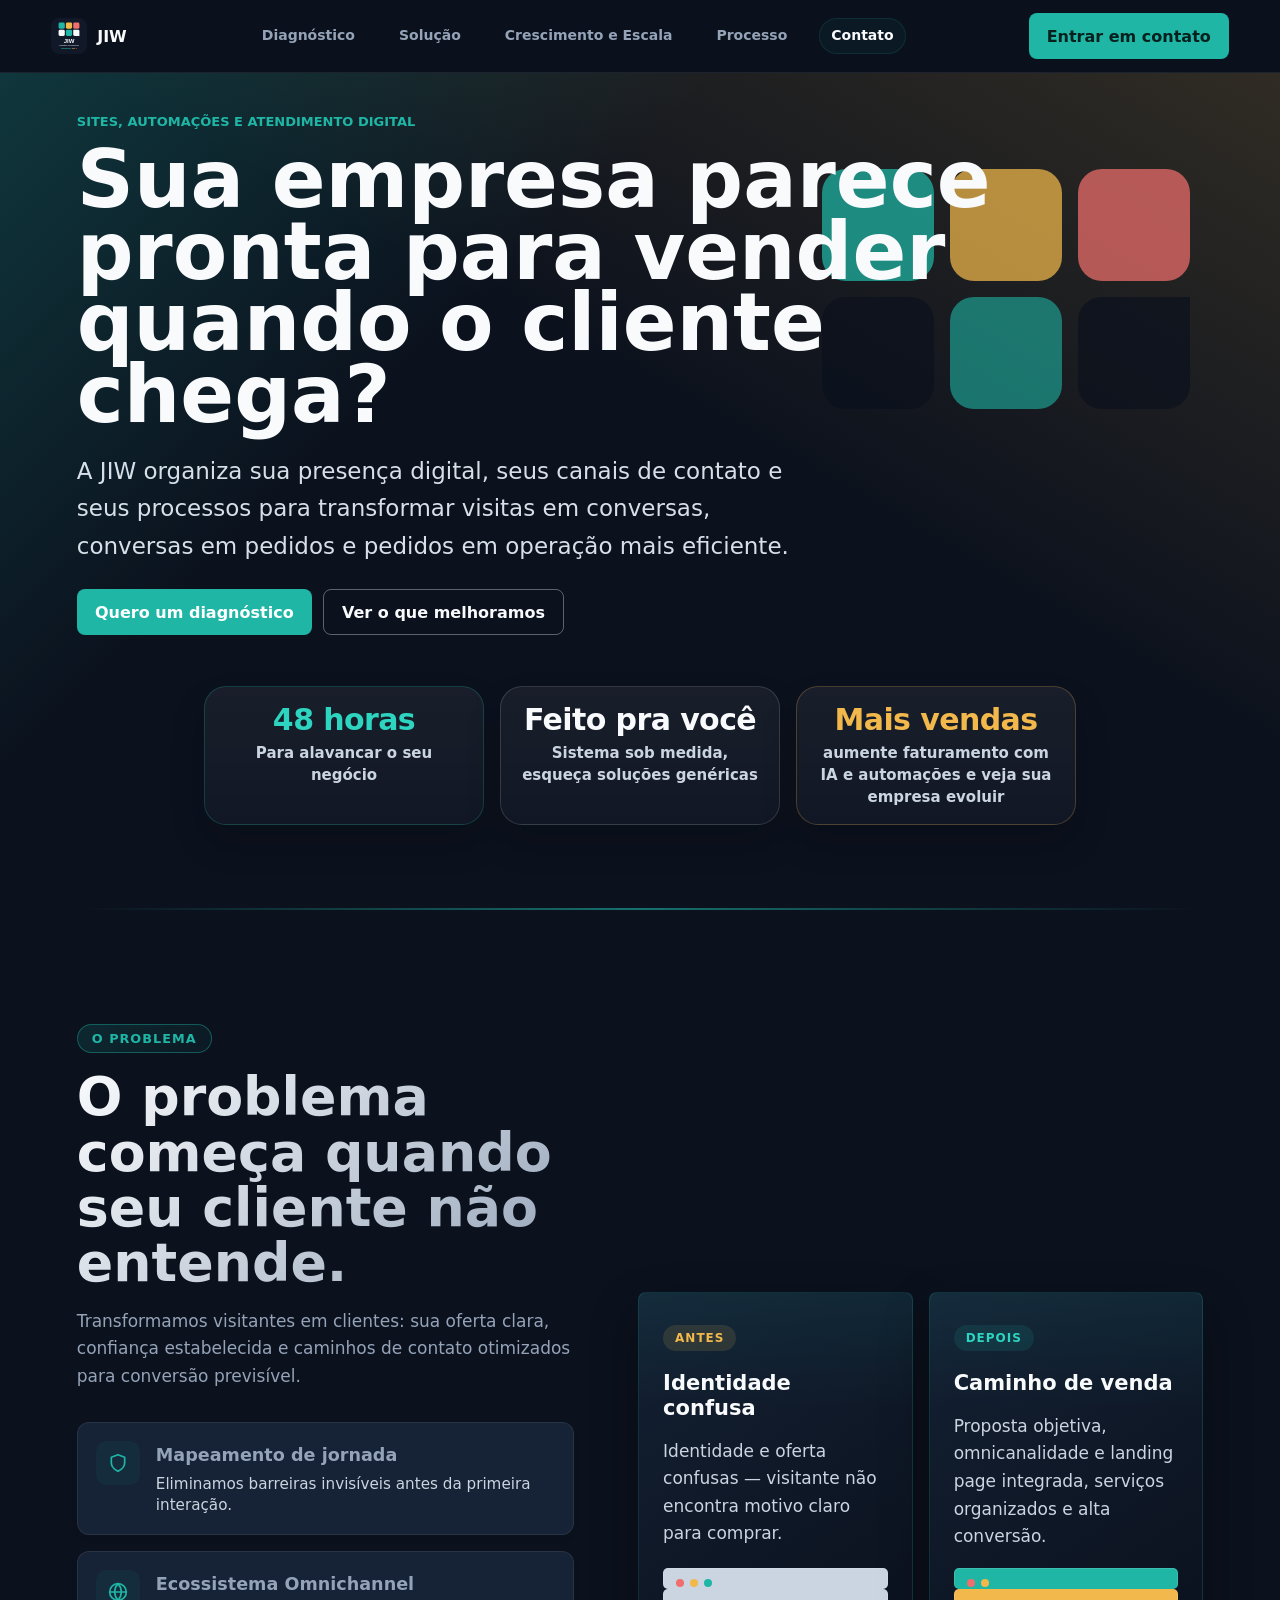
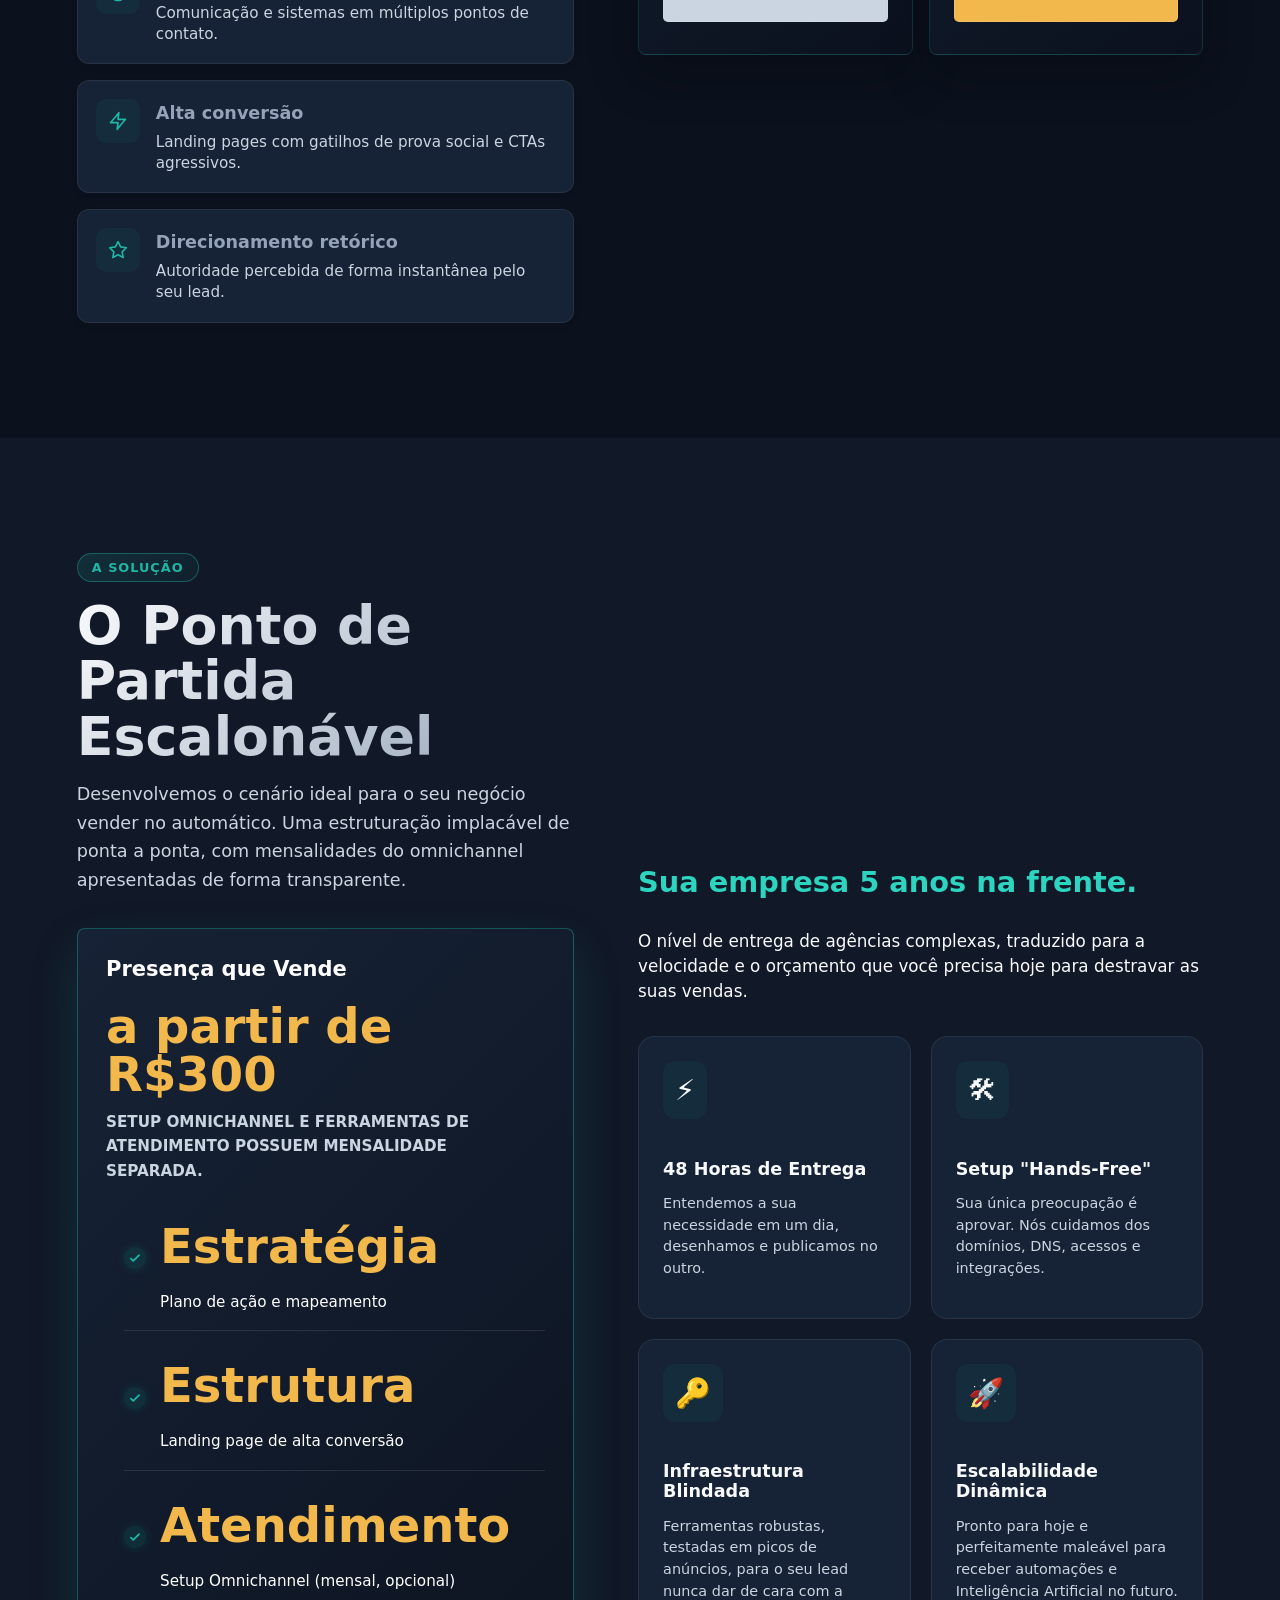
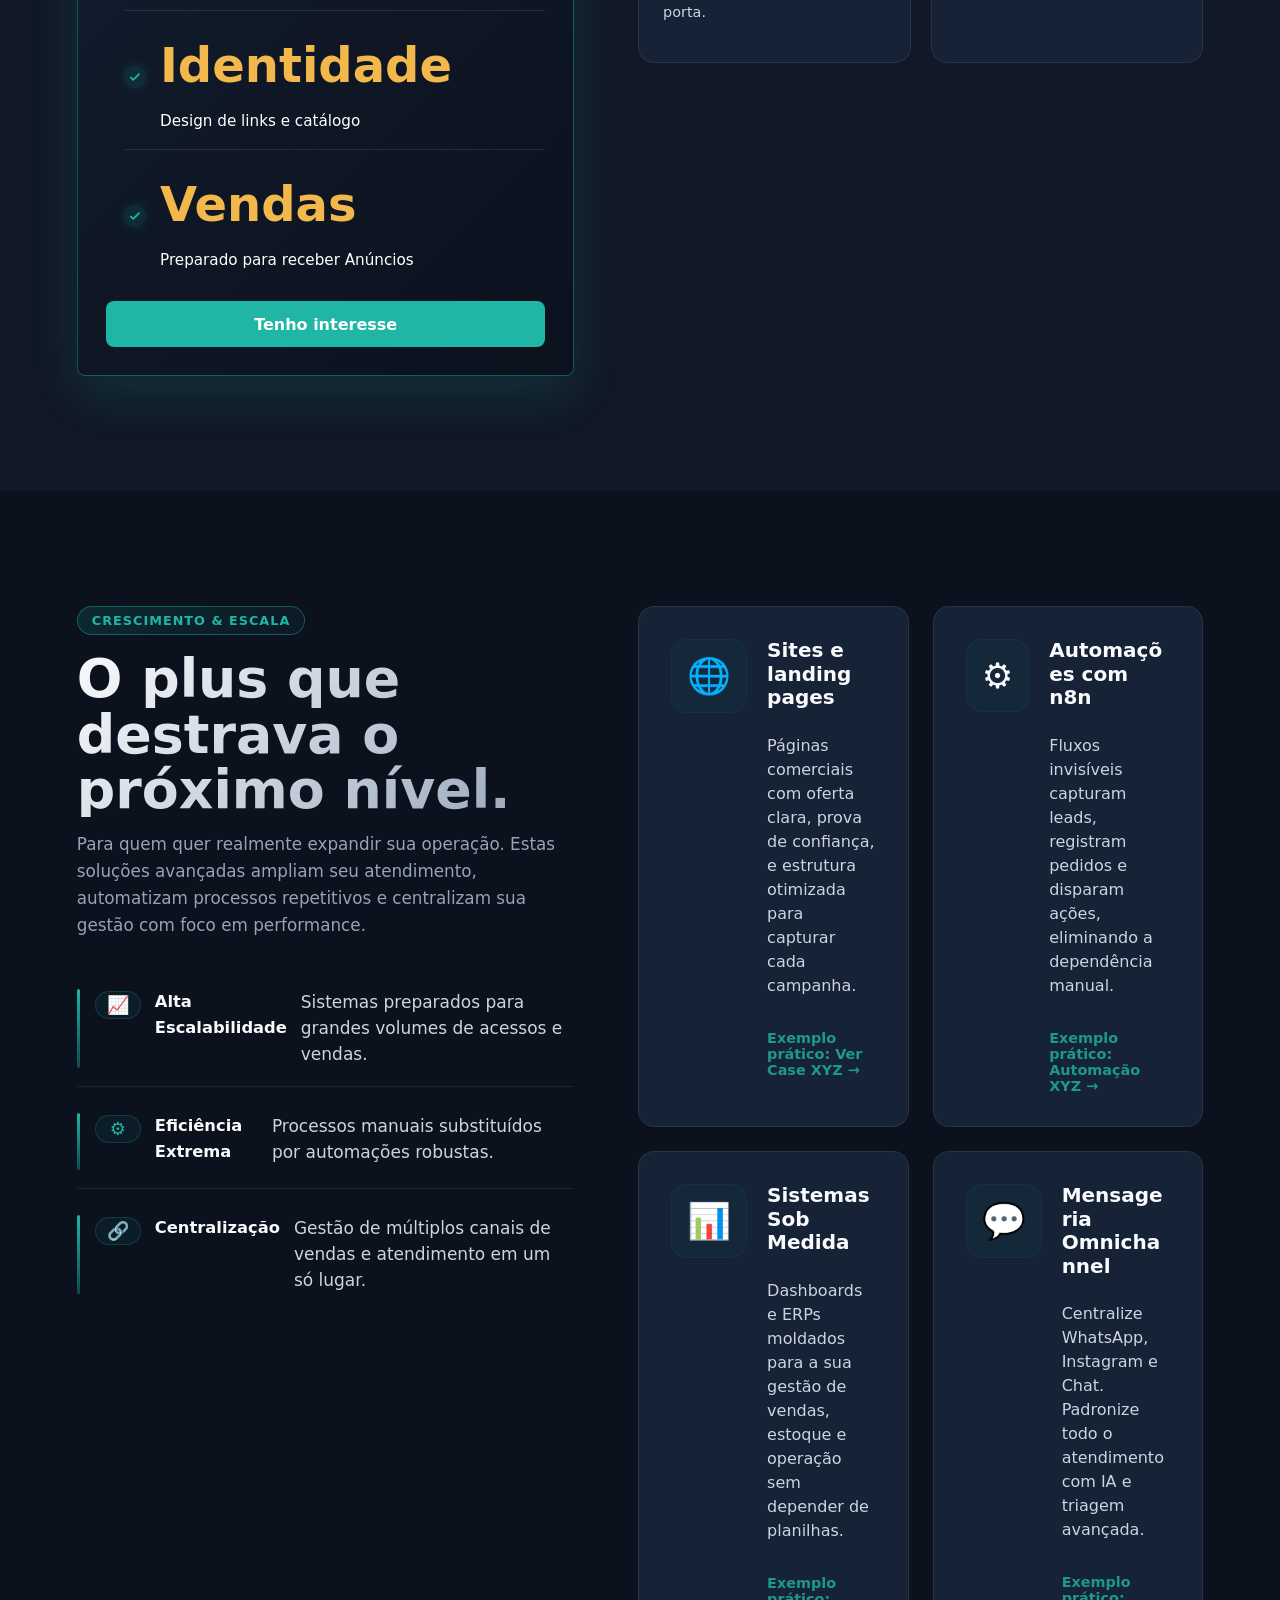
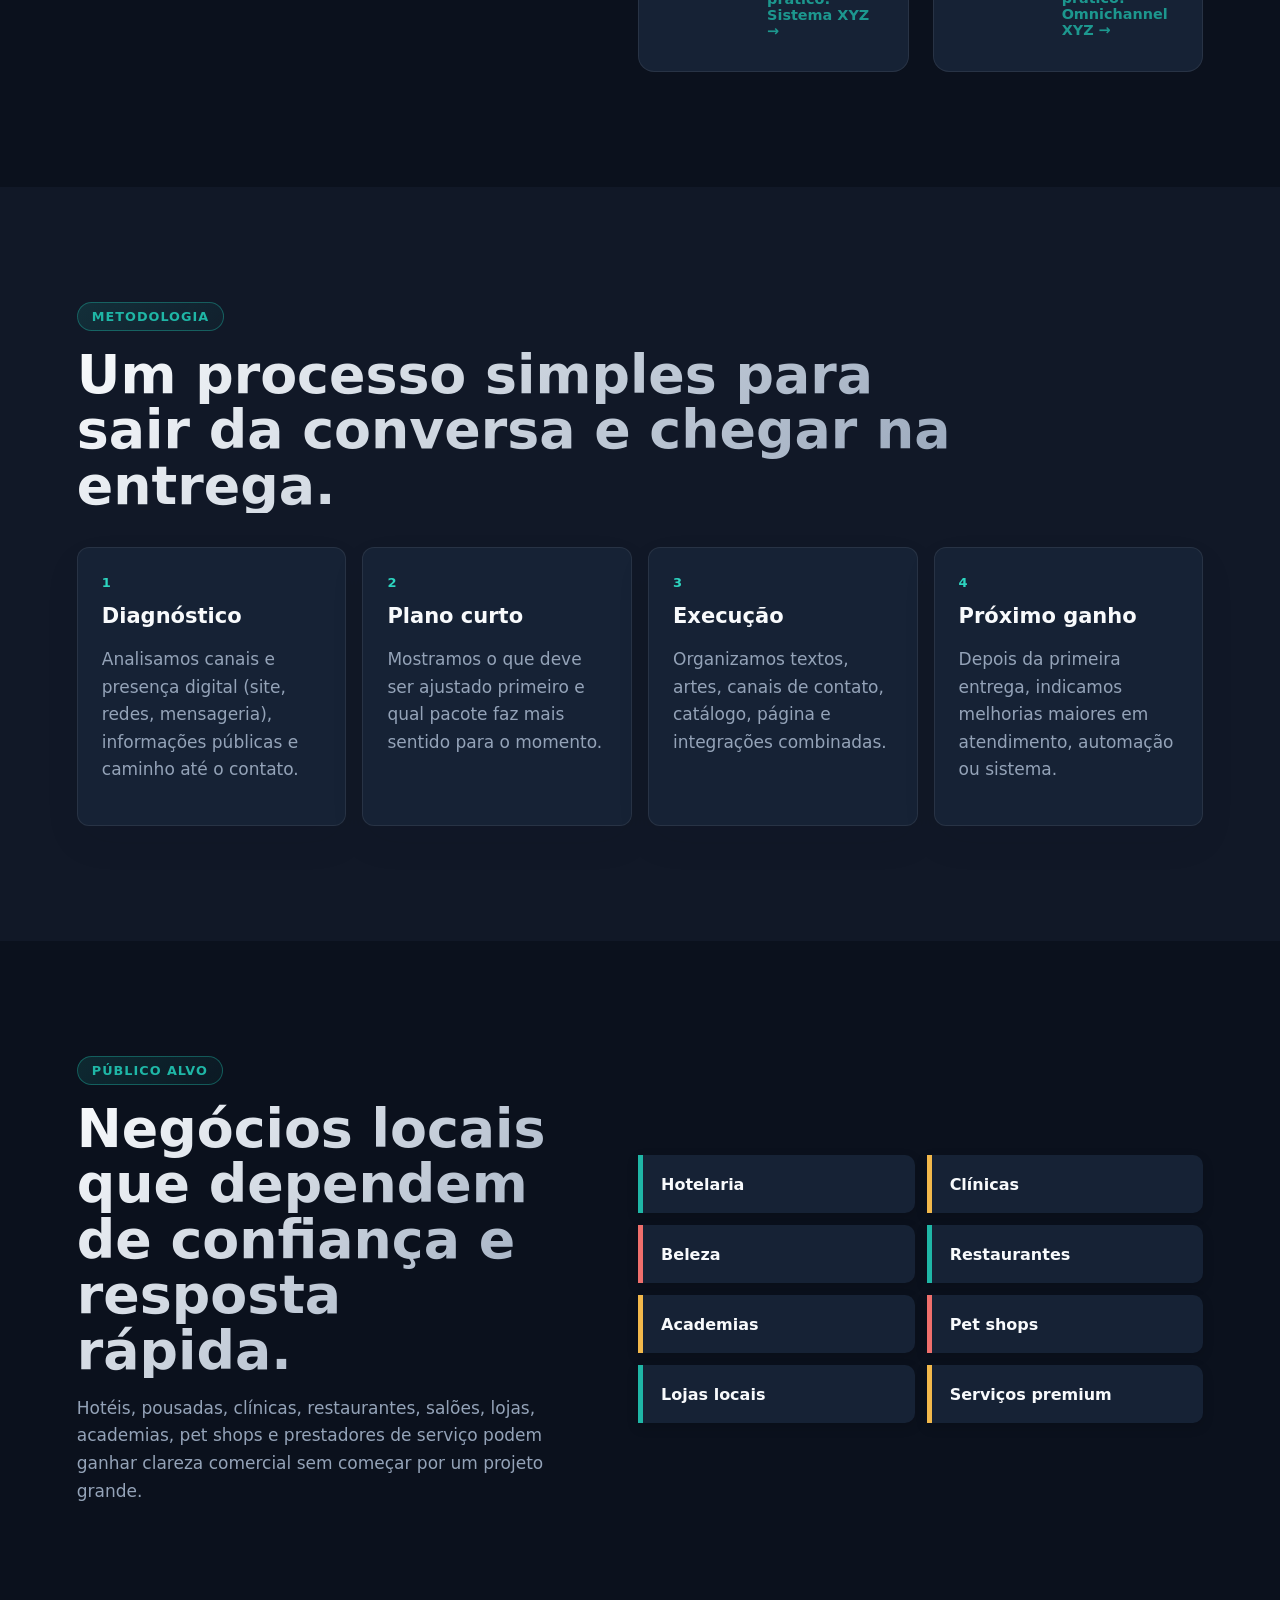
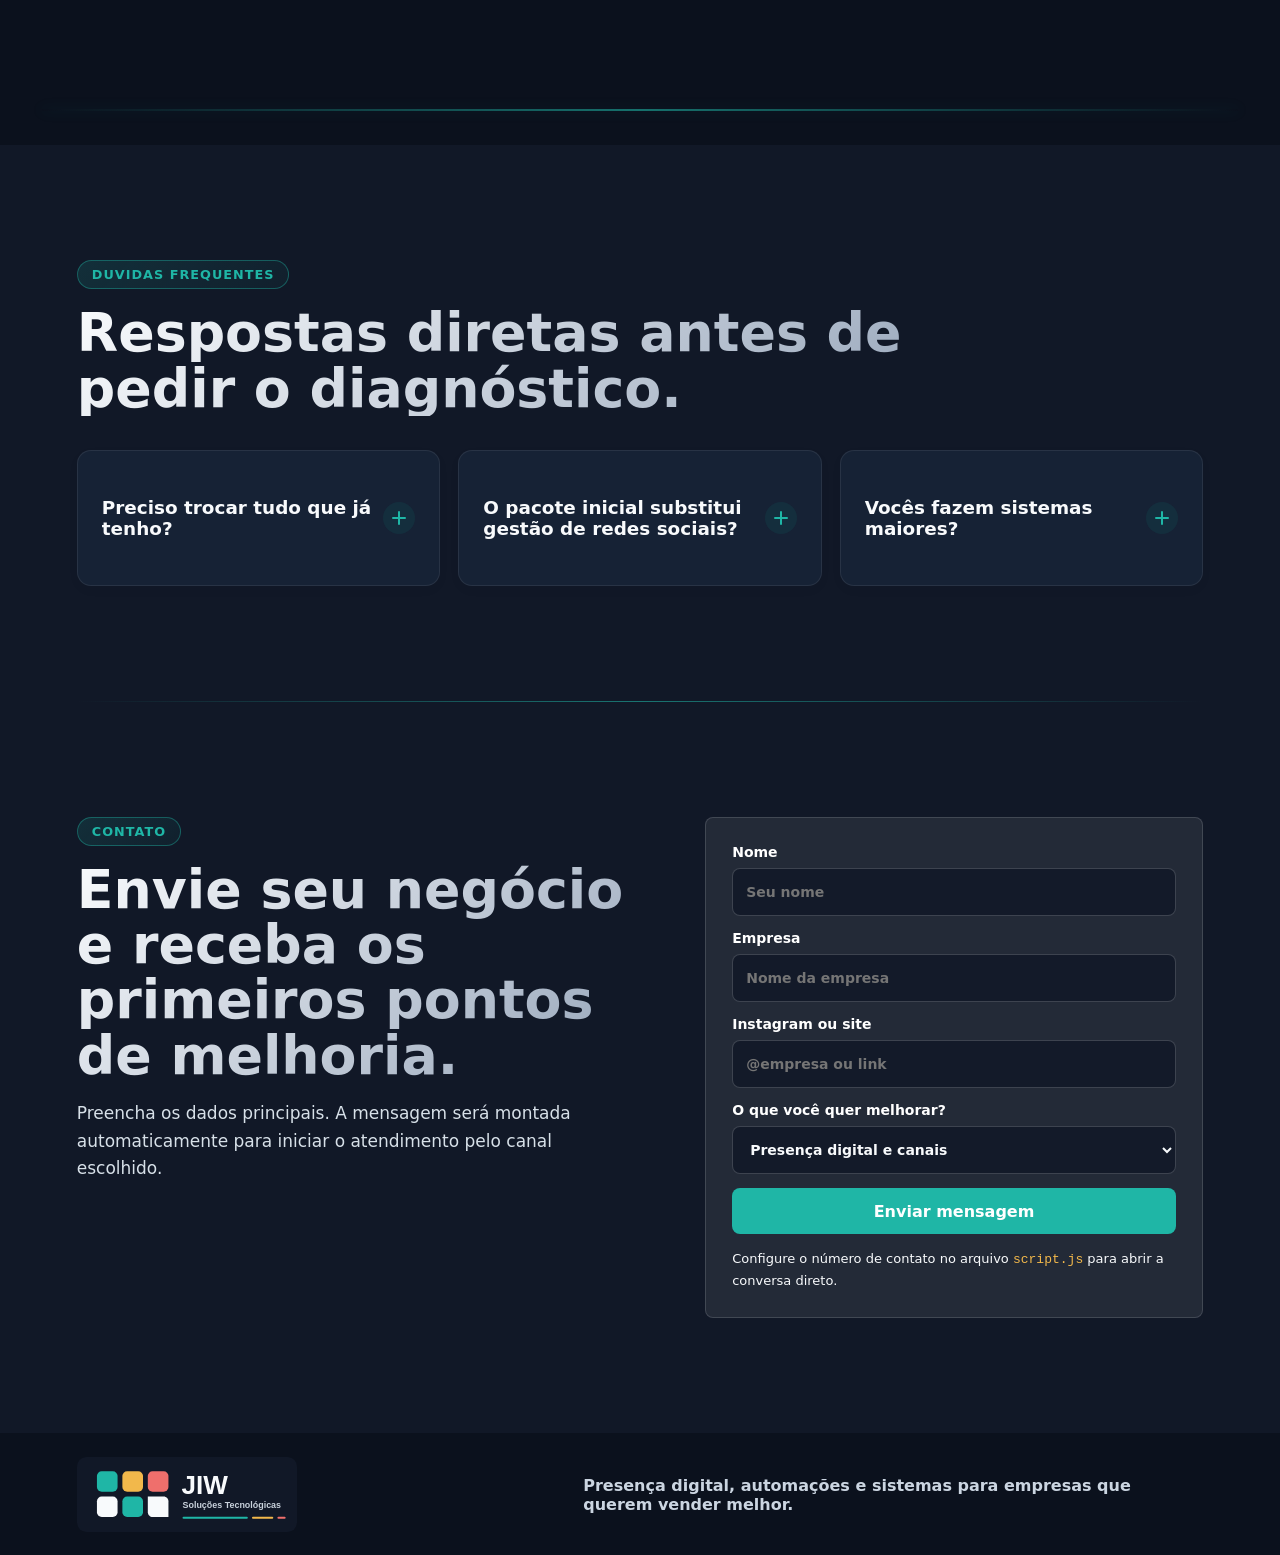
==== commit 1bcf6ae5: "style: refatoração do estilo do index" ====
--- a/index.html
+++ b/index.html
@@ -8,7 +8,7 @@
       name="description"
       content="A JIW organiza presença digital, canais de contato, landing pages, automações, ERP e canais omnichannel para empresas venderem e atenderem melhor."
     />
-    <link rel="stylesheet" href="styles.css" />
+    <link rel="stylesheet" href="styles.css?v=3" />
   </head>
   <body>
     <header class="topbar">
@@ -18,12 +18,12 @@
       </a>
       <nav class="nav" aria-label="Navegação principal">
         <a href="#diagnostico">Diagnóstico</a>
-        <a href="#pacotes">Pacote</a>
-        <a href="#solucoes">Soluções</a>
+        <a href="#pacotes">Solução</a>
+        <a href="#solucoes">Crescimento e Escala</a>
         <a href="#processo">Processo</a>
         <a href="#contato">Contato</a>
       </nav>
-      <a class="nav-cta" href="#contato">Pedir diagnóstico</a>
+      <a class="nav-cta" href="#contato">Entrar em contato</a>
     </header>
 
     <main>
@@ -69,8 +69,8 @@
 
       <section class="section split" id="diagnostico">
         <div class="section-copy">
-          <p class="eyebrow">Visão do cliente</p>
-          <h2>O problema começa quando seu cliente não entende.</h2>
+          <div class="premium-badge">O Problema</div>
+          <h2 class="gradient-text">O problema começa quando seu cliente não entende.</h2>
           <p>
             Transformamos visitantes em clientes: sua oferta clara, confiança estabelecida e
             caminhos de contato otimizados para conversão previsível.
@@ -148,8 +148,8 @@
             <section class="section split muted" id="pacotes">
         <div class="section-copy">
           <div class="section-head">
-            <p class="eyebrow">Solução Completa</p>
-            <h2>O Ponto de Partida Escalonável</h2>
+            <div class="premium-badge">A Solução</div>
+            <h2 class="gradient-text">O Ponto de Partida Escalonável</h2>
             <p style="margin-top: 16px; font-size: 1.1rem; color: var(--text);">Desenvolvemos o cenário ideal para o seu negócio vender no automático. Uma estruturação implacável de ponta a ponta, com mensalidades do omnichannel apresentadas de forma transparente.</p>
           </div>
 
@@ -212,12 +212,32 @@
         </div>
       </section>
       
-
+      
       <section class="section split" id="solucoes">
-        <div class="section-copy" style="position: sticky; top: 120px; align-self: start;">
-          <p class="eyebrow">Além do pacote inicial</p>
-          <h2>O plus que destrava o próximo nível.</h2>
-          <p style="margin-top: 14px; font-size: 1.05rem; color: var(--text);">Para quem quiser realmente crescer seu negócio, estas soluções ampliam atendimento, automação e operação com foco em escala e performance.</p>
+        <div class="section-copy premium-sticky" style="position: sticky; top: 120px; align-self: start;">
+          <div class="premium-badge">Crescimento & Escala</div>
+          
+          <h2 class="gradient-text">O plus que destrava o próximo nível.</h2>
+          <p style="margin-top: 14px; font-size: 1.05rem; color: var(--muted); line-height: 1.6;">
+            Para quem quer realmente expandir sua operação. Estas soluções avançadas ampliam seu atendimento, automatizam processos repetitivos e centralizam sua gestão com foco em performance.
+          </p>
+          <ul class="premium-bullets">
+            <li>
+              <span class="bullet-glow">📈</span>
+              <strong>Alta Escalabilidade</strong>
+              <span>Sistemas preparados para grandes volumes de acessos e vendas.</span>
+            </li>
+            <li>
+              <span class="bullet-glow">⚙️</span>
+              <strong>Eficiência Extrema</strong>
+              <span>Processos manuais substituídos por automações robustas.</span>
+            </li>
+            <li>
+              <span class="bullet-glow">🔗</span>
+              <strong>Centralização</strong>
+              <span>Gestão de múltiplos canais de vendas e atendimento em um só lugar.</span>
+            </li>
+          </ul>
         </div>
 
         <div class="expansion-grid">
@@ -258,8 +278,8 @@
 
       <section class="section muted" id="processo">
         <div class="section-head">
-          <p class="eyebrow">Como funciona</p>
-          <h2>Um processo simples para sair da conversa e chegar na entrega.</h2>
+          <div class="premium-badge">Metodologia</div>
+          <h2 class="gradient-text">Um processo simples para sair da conversa e chegar na entrega.</h2>
         </div>
 
         <div class="steps">
@@ -288,8 +308,8 @@
 
       <section class="section split">
         <div class="section-copy">
-          <p class="eyebrow">Para quem é</p>
-          <h2>Negócios locais que dependem de confiança e resposta rápida.</h2>
+          <div class="premium-badge">Público Alvo</div>
+          <h2 class="gradient-text">Negócios locais que dependem de confiança e resposta rápida.</h2>
           <p>
             Hotéis, pousadas, clínicas, restaurantes, salões, lojas, academias,
             pet shops e prestadores de serviço podem ganhar clareza comercial sem
@@ -311,10 +331,10 @@
 
       <div class="section-divider" aria-hidden="true"></div>
 
-      <section class="section faq" id="faq">
+      <section class="section faq muted" id="faq">
         <div class="section-head">
-          <p class="eyebrow">Dúvidas comuns</p>
-          <h2>Respostas diretas antes de pedir o diagnóstico.</h2>
+          <div class="premium-badge">Duvidas frequentes</div>
+          <h2 class="gradient-text">Respostas diretas antes de pedir o diagnóstico.</h2>
         </div>
 
         <div class="faq-container">
@@ -350,8 +370,8 @@
 
       <section class="section contact" id="contato">
         <div class="contact-copy">
-          <p class="eyebrow">Diagnóstico rápido</p>
-          <h2>Envie seu negócio e receba os primeiros pontos de melhoria.</h2>
+          <div class="premium-badge">Contato</div>
+          <h2 class="gradient-text">Envie seu negócio e receba os primeiros pontos de melhoria.</h2>
           <p>
             Preencha os dados principais. A mensagem será montada automaticamente
             para iniciar o atendimento pelo canal escolhido.
@@ -381,7 +401,7 @@
               <option>Mensageria ou omnichannel</option>
             </select>
           </label>
-          <button class="button primary" type="submit">Montar mensagem</button>
+          <button class="button primary" type="submit">Enviar mensagem</button>
           <p class="form-note" id="formNote">
             Configure o número de contato no arquivo <code>script.js</code> para abrir a conversa direto.
           </p>
--- a/styles.css
+++ b/styles.css
@@ -1,15 +1,18 @@
 :root {
-  --ink: #111827;
-  --ink-soft: #1f2937;
-  --muted: #667085;
-  --paper: #f8fafc;
-  --line: #d8e1ea;
-  --white: #ffffff;
+  --ink: #f8fafc;
+  --ink-soft: #e2e8f0;
+  --muted: #94a3b8;
+  --text: #cbd5e1;
+  --paper: #0b111d;
+  --line: rgba(255, 255, 255, 0.08);
+  --white: #162235;
   --teal: #1fb6a6;
-  --teal-dark: #0f766e;
+  --teal-dark: #2dd4bf;
   --amber: #f2b84b;
   --coral: #ef6f6c;
-  --shadow: 0 24px 70px rgba(15, 23, 42, 0.14);
+  --divider-line: rgba(31, 182, 166, 0.58);
+  --divider-glow: rgba(31, 182, 166, 0.16);
+  --shadow: 0 24px 70px rgba(0, 0, 0, 0.45);
 }
 
 * {
@@ -49,8 +52,8 @@
   justify-content: space-between;
   gap: 22px;
   padding: 13px clamp(18px, 4vw, 58px);
-  background: rgba(248, 250, 252, 0.94);
-  border-bottom: 1px solid rgba(216, 225, 234, 0.86);
+  background: rgba(11, 17, 29, 0.94);
+  border-bottom: 1px solid var(--line);
   backdrop-filter: blur(18px);
 }
 
@@ -77,11 +80,31 @@
 }
 
 .nav a {
-  padding: 9px 0;
+  padding: 9px 12px 10px;
+  line-height: 1.25;
+  border-radius: 999px;
+  color: var(--muted);
+  transition:
+    color 220ms ease,
+    background-color 220ms ease,
+    box-shadow 220ms ease,
+    transform 220ms ease;
+  animation: nav-link-tone 6.5s ease-in-out infinite alternate;
 }
 
 .nav a.active {
   color: var(--ink);
+  background: rgba(15, 45, 55, 0.32);
+  box-shadow: inset 0 0 0 1px rgba(31, 182, 166, 0.14);
+  animation: none;
+}
+
+.nav a:hover {
+  color: var(--ink);
+  background: rgba(15, 45, 55, 0.22);
+  box-shadow: inset 0 0 0 1px rgba(31, 182, 166, 0.22);
+  transform: translateY(-1px);
+  animation: none;
 }
 
 .nav-cta,
@@ -103,18 +126,44 @@
   background: var(--teal);
 }
 
+@keyframes nav-link-tone {
+  0% {
+    color: #8d9db0;
+  }
+
+  100% {
+    color: #4a7b7d;
+  }
+}
+
+@media (prefers-reduced-motion: reduce) {
+  .nav a {
+    animation: none;
+  }
+}
+
 .hero {
   position: relative;
   display: grid;
-  align-content: end;
+  align-content: start;
   min-height: calc(100vh - 64px);
   overflow: hidden;
-  padding: clamp(72px, 10vw, 126px) clamp(18px, 6vw, 92px) clamp(32px, 5vw, 54px);
-  color: var(--paper);
+  padding: clamp(22px, 3vw, 56px) clamp(18px, 6vw, 92px) clamp(32px, 5vw, 54px);
+  color: var(--ink);
   background:
     linear-gradient(135deg, rgba(31, 182, 166, 0.23), transparent 34%),
     linear-gradient(30deg, transparent 56%, rgba(242, 184, 75, 0.16)),
-    var(--ink);
+    var(--paper);
+}
+
+.hero::after {
+  position: absolute;
+  right: clamp(18px, 6vw, 92px);
+  bottom: 0;
+  left: clamp(18px, 6vw, 92px);
+  height: 1px;
+  background: linear-gradient(90deg, transparent, var(--divider-line), transparent);
+  content: "";
 }
 
 .hero-bg {
@@ -161,6 +210,7 @@
   position: relative;
   z-index: 1;
   max-width: 960px;
+  text-align: left;
 }
 
 .eyebrow {
@@ -184,8 +234,8 @@
 h1 {
   max-width: 980px;
   margin: 0;
-  font-size: clamp(45px, 7.2vw, 104px);
-  line-height: 0.96;
+  font-size: clamp(40px, 6.2vw, 88px);
+  line-height: 0.9;
   letter-spacing: 0;
 }
 
@@ -218,20 +268,42 @@
   font-size: clamp(18px, 2vw, 23px);
 }
 
+.premium-badge {
+  display: inline-block;
+  padding: 6px 14px;
+  background: linear-gradient(135deg, rgba(31, 182, 166, 0.15), rgba(31, 182, 166, 0.05));
+  border: 1px solid rgba(31, 182, 166, 0.4);
+  border-radius: 20px;
+  color: var(--teal);
+  font-size: 0.8rem;
+  font-weight: 800;
+  text-transform: uppercase;
+  letter-spacing: 1px;
+  margin-bottom: 16px;
+}
+
+.gradient-text {
+  background: linear-gradient(135deg, var(--ink) 0%, var(--muted) 100%);
+  background-clip: text;
+  -webkit-background-clip: text;
+  -webkit-text-fill-color: transparent;
+  display: inline-block;
+}
+
 .hero-actions {
   display: flex;
   flex-wrap: wrap;
   gap: 12px;
-  margin-top: 30px;
+  margin-top: 24px;
 }
 
 .button.primary {
-  color: #06201d;
+  color: #ffffff;
   background: var(--teal);
 }
 
 .button.secondary {
-  color: var(--paper);
+  color: var(--ink);
   border: 1px solid rgba(248, 250, 252, 0.35);
   background: transparent;
 }
@@ -245,42 +317,92 @@
 .hero-proof {
   position: relative;
   z-index: 1;
-  display: grid;
-  grid-template-columns: repeat(3, minmax(0, 1fr));
-  gap: 1px;
+  display: flex;
+  flex-wrap: wrap;
+  justify-content: center;
+  gap: 16px;
   max-width: 980px;
-  margin-top: clamp(44px, 7vw, 86px);
-  border: 1px solid rgba(248, 250, 252, 0.16);
-  border-radius: 8px;
-  overflow: hidden;
-  background: rgba(248, 250, 252, 0.08);
+  margin-top: clamp(24px, 4vw, 52px);
+  margin-inline: auto;
+  padding: 0;
+  border: 0;
+  border-radius: 0;
+  overflow: visible;
+  background: transparent;
 }
 
 .hero-proof div {
-  padding: 22px;
-  background: rgba(17, 24, 39, 0.34);
+  flex: 1 1 210px;
+  max-width: 280px;
+  padding: 18px 16px 16px;
+  border: 1px solid rgba(31, 182, 166, 0.16);
+  border-radius: 22px;
+  background:
+    linear-gradient(180deg, rgba(255, 255, 255, 0.05), rgba(255, 255, 255, 0.02)),
+    rgba(17, 24, 39, 0.32);
+  box-shadow: 0 18px 36px rgba(0, 0, 0, 0.14);
+  text-align: center;
 }
 
 .hero-proof strong {
   display: block;
-  color: var(--amber);
-  font-size: clamp(44px, 6vw, 64px);
+  color: var(--ink);
+  font-size: clamp(22px, 2.7vw, 30px);
   line-height: 1;
+  letter-spacing: -0.02em;
 }
 
 .hero-proof span {
   display: block;
   margin-top: 8px;
-  color: #d7e0e8;
+  color: #cbd5e1;
   font-weight: 720;
+  font-size: 15px;
+  line-height: 1.45;
 }
 
 .hero-proof div {
-  transition: transform 220ms cubic-bezier(.2,.9,.2,1), background 220ms ease;
+  transition: transform 220ms cubic-bezier(.2,.9,.2,1), background 220ms ease, border-color 220ms ease, box-shadow 220ms ease;
 }
 .hero-proof div:hover {
   transform: translateY(-6px);
-  background: rgba(17, 24, 39, 0.48);
+  border-color: rgba(31, 182, 166, 0.32);
+  background:
+    linear-gradient(180deg, rgba(255, 255, 255, 0.06), rgba(255, 255, 255, 0.03)),
+    rgba(17, 24, 39, 0.44);
+  box-shadow: 0 24px 40px rgba(0, 0, 0, 0.18);
+}
+
+.hero-proof div:nth-child(1) strong {
+  color: var(--teal-dark);
+}
+
+.hero-proof div:nth-child(2) strong {
+  color: var(--ink);
+}
+
+.hero-proof div:nth-child(3) strong {
+  color: var(--amber);
+}
+
+.hero-proof div:nth-child(1) {
+  border-color: rgba(31, 182, 166, 0.24);
+}
+
+.hero-proof div:nth-child(2) {
+  border-color: rgba(248, 250, 252, 0.14);
+}
+
+.hero-proof div:nth-child(3) {
+  border-color: rgba(242, 184, 75, 0.24);
+}
+
+@media (max-width: 700px) {
+  .hero-proof div {
+    max-width: none;
+    flex-basis: 100%;
+    text-align: left;
+  }
 }
 
 .price-card {
@@ -295,11 +417,25 @@
 
 .section {
   padding: clamp(66px, 9vw, 118px) clamp(18px, 6vw, 92px);
-  background: var(--white);
+  background: var(--paper);
+}
+
+#diagnostico {
+  position: relative;
+}
+
+#diagnostico::before {
+  position: absolute;
+  top: 0;
+  left: clamp(18px, 6vw, 92px);
+  right: clamp(18px, 6vw, 92px);
+  height: 1px;
+  background: linear-gradient(90deg, transparent, var(--divider-line), transparent);
+  content: "";
 }
 
 .section.muted {
-  background: var(--paper);
+  background: #111827;
 }
 
 .section.split {
@@ -316,6 +452,82 @@
 
 .section-head {
   margin-bottom: 34px;
+}
+
+.premium-bullets {
+  display: grid;
+  gap: 8px;
+  margin: 32px 0 0;
+  padding: 0;
+  list-style: none;
+}
+
+.premium-bullets li {
+  position: relative;
+  display: flex;
+  align-items: flex-start;
+  gap: 14px;
+  padding: 18px 0 18px 18px;
+  border-bottom: 1px solid rgba(148, 163, 184, 0.14);
+  color: var(--text);
+  transition: transform 220ms cubic-bezier(0.2, 0.8, 0.2, 1), border-color 220ms ease, background 220ms ease;
+}
+
+.premium-bullets li::before {
+  position: absolute;
+  top: 18px;
+  bottom: 18px;
+  left: 0;
+  width: 3px;
+  border-radius: 999px;
+  background: linear-gradient(180deg, var(--teal), rgba(31, 182, 166, 0.35));
+  content: "";
+}
+
+.premium-bullets li:last-child {
+  border-bottom: none;
+}
+
+.premium-bullets .bullet-glow {
+  flex: 0 0 46px;
+  min-width: 46px;
+  height: 28px;
+  margin-top: 2px;
+  border-radius: 999px;
+  border: 1px solid rgba(31, 182, 166, 0.22);
+  background: rgba(31, 182, 166, 0.08);
+  color: var(--teal);
+  font-size: 18px;
+  font-weight: 800;
+  letter-spacing: 0;
+  box-shadow: none;
+  display: inline-flex;
+  align-items: center;
+  justify-content: center;
+}
+
+.premium-bullets strong {
+  display: block;
+  margin-bottom: 4px;
+  color: var(--ink);
+  font-size: 1.02rem;
+}
+
+.premium-bullets span:not(.bullet-glow) {
+  line-height: 1.55;
+}
+
+.premium-bullets li,
+.premium-bullets strong,
+.premium-bullets span:not(.bullet-glow) {
+  overflow-wrap: normal;
+  word-break: normal;
+}
+
+.premium-bullets li:hover {
+  transform: translateX(2px);
+  background: rgba(31, 182, 166, 0.03);
+  border-bottom-color: rgba(31, 182, 166, 0.28);
 }
 
 .check-list {
@@ -422,15 +634,15 @@
 }
 
 .price-card.featured {
-  color: var(--paper);
-  border-color: transparent;
-  background: var(--ink);
-  box-shadow: var(--shadow);
+  color: #ffffff;
+  border: 1px solid rgba(31, 182, 166, 0.4);
+  background: linear-gradient(135deg, #162235 0%, #0b111d 100%);
+  box-shadow: 0 20px 50px rgba(31, 182, 166, 0.15);
 }
 
 .price-card.featured h3,
 .price-card.featured li {
-  color: var(--paper);
+  color: #ffffff;
 }
 
 .price-card.featured p {
@@ -484,9 +696,17 @@
   min-height: 58px;
   padding: 14px 18px;
   border-left: 5px solid var(--teal);
-  background: var(--paper);
+  background: var(--white);
   color: var(--ink);
   font-weight: 850;
+  border-radius: 0 10px 10px 0;
+  box-shadow: 0 4px 12px rgba(0, 0, 0, 0.15);
+  transition: transform 0.3s ease, box-shadow 0.3s ease;
+}
+
+.segment-grid span:hover {
+  transform: translateX(6px);
+  box-shadow: 0 8px 20px rgba(10, 160, 142, 0.12);
 }
 
 .segment-grid span:nth-child(3n + 2) {
@@ -495,6 +715,11 @@
 
 .segment-grid span:nth-child(3n) {
   border-left-color: var(--coral);
+}
+
+.faq {
+  position: relative;
+  z-index: 10;
 }
 
 .faq details {
@@ -515,13 +740,13 @@
   grid-template-columns: minmax(0, 0.85fr) minmax(320px, 0.75fr);
   gap: clamp(28px, 5vw, 76px);
   align-items: start;
-  color: var(--paper);
-  background: var(--ink);
+  color: #f8fafc;
+  background: #111827;
 }
 
 .contact h2,
 .contact p {
-  color: var(--paper);
+  color: #f8fafc;
 }
 
 .contact-copy p:not(.eyebrow) {
@@ -540,7 +765,7 @@
 label {
   display: grid;
   gap: 8px;
-  color: #d7e0e8;
+  color: #ffffff;
   font-size: 14px;
   font-weight: 780;
 }
@@ -552,7 +777,7 @@
   border: 1px solid rgba(248, 250, 252, 0.18);
   border-radius: 8px;
   padding: 12px 13px;
-  color: var(--paper);
+  color: var(--ink);
   background: rgba(17, 24, 39, 0.82);
   font: inherit;
 }
@@ -842,9 +1067,20 @@
   padding: 32px 24px;
   display: flex;
   flex-direction: column;
-  border: 1px solid var(--line);
+  border: 1px solid rgba(31, 182, 166, 0.18);
   transition: all 0.5s cubic-bezier(0.16, 1, 0.3, 1);
-  background: linear-gradient(145deg, var(--white) 0%, #FAFAFA 100%);
+  background:
+    linear-gradient(180deg, rgba(31, 182, 166, 0.08), transparent 32%),
+    linear-gradient(145deg, #132033 0%, #0b111d 100%);
+  box-shadow: 0 20px 48px rgba(0, 0, 0, 0.28);
+}
+
+.comparison article.view h3 {
+  color: var(--ink);
+}
+
+.comparison article.view p {
+  color: #cbd5e1;
 }
 
 .view-badge {
@@ -862,23 +1098,23 @@
 }
 
 .badge-before {
-  background: rgba(244, 63, 94, 0.1);
-  color: #F43F5E;
+  background: rgba(242, 184, 75, 0.12);
+  color: var(--amber);
 }
 
 .badge-after {
-  background: rgba(10, 160, 142, 0.1);
+  background: rgba(31, 182, 166, 0.12);
   color: var(--teal-dark);
 }
 
 .comparison article.view.before:hover {
-  border-color: #F43F5E;
-  box-shadow: 0 20px 40px rgba(244, 63, 94, 0.12);
-  transform: translateY(-8px) rotate(-1deg);
+  border-color: rgba(242, 184, 75, 0.45);
+  box-shadow: 0 24px 52px rgba(242, 184, 75, 0.16);
+  transform: translateY(-8px) rotate(-0.6deg);
 }
 
 .comparison article.view.after:hover {
-  border-color: var(--teal);
+  border-color: rgba(31, 182, 166, 0.55);
   box-shadow: 0 20px 40px rgba(10, 160, 142, 0.15);
   transform: translateY(-8px) scale(1.02);
 }
@@ -894,9 +1130,9 @@
   display: flex;
   gap: 6px;
   padding: 10px 12px;
-  background: #E2E8F0;
+  background: rgba(248, 250, 252, 0.08);
   border-radius: 8px 8px 0 0;
-  border: 1px solid #CBD5E1;
+  border: 1px solid rgba(248, 250, 252, 0.12);
   border-bottom: none;
 }
 
@@ -904,19 +1140,19 @@
   width: 8px;
   height: 8px;
   border-radius: 50%;
-  background: #94A3B8;
-}
-
-.browser-bar i:nth-child(1) { background: #F43F5E; }
-.browser-bar i:nth-child(2) { background: #FBBF24; }
-.browser-bar i:nth-child(3) { background: #10B981; }
+  background: rgba(248, 250, 252, 0.28);
+}
+
+.browser-bar i:nth-child(1) { background: var(--coral); }
+.browser-bar i:nth-child(2) { background: var(--amber); }
+.browser-bar i:nth-child(3) { background: var(--teal); }
 
 .mock-content {
   padding: 16px;
-  border: 1px solid #CBD5E1;
+  border: 1px solid rgba(248, 250, 252, 0.12);
   border-top: none;
   border-radius: 0 0 8px 8px;
-  background: #F8FAFC;
+  background: linear-gradient(180deg, rgba(248, 250, 252, 0.05), rgba(248, 250, 252, 0.02));
   display: flex;
   flex-direction: column;
   gap: 12px;
@@ -926,6 +1162,7 @@
   height: 12px;
   border-radius: 6px;
   width: 100%;
+  background: rgba(248, 250, 252, 0.14);
 }
 
 .mock-btn {
@@ -933,11 +1170,12 @@
   border-radius: 6px;
   width: 50%;
   margin-top: 8px;
+  background: rgba(31, 182, 166, 0.2);
 }
 
 /* Before State Animations */
-.skeleton { background: #E2E8F0; }
-.skeleton.error { background: rgba(244, 63, 94, 0.2); }
+.skeleton { background: rgba(248, 250, 252, 0.12); }
+.skeleton.error { background: rgba(242, 184, 75, 0.18); }
 
 @keyframes glitch-skeleton {
   0% { opacity: 1; transform: translateX(0); }
@@ -1227,10 +1465,10 @@
 }
 
 details.frufru-faq {
+  position: relative;
   background: var(--white);
   border: 1px solid var(--line);
   border-radius: 14px;
-  overflow: hidden;
   transition: all 0.4s cubic-bezier(0.16, 1, 0.3, 1);
   box-shadow: 0 4px 12px rgba(15, 23, 42, 0.03);
 }
@@ -1243,8 +1481,11 @@
 
 details.frufru-faq[open] {
   border-color: var(--teal);
+  border-bottom-left-radius: 0;
+  border-bottom-right-radius: 0;
   box-shadow: 0 20px 40px rgba(10, 160, 142, 0.12);
   transform: translateY(-2px);
+  z-index: 100;
 }
 
 details.frufru-faq summary {
@@ -1316,6 +1557,15 @@
 }
 
 .faq-content {
+  position: absolute;
+  top: 100%;
+  left: -1px;
+  right: -1px;
+  z-index: 50;
+  background: var(--white);
+  border: 1px solid var(--teal);
+  border-top: none;
+  border-radius: 0 0 14px 14px;
   padding: 0 24px;
   color: var(--text);
   font-size: 1.05rem;
@@ -1325,18 +1575,36 @@
   overflow: hidden;
   transform: translateY(-6px);
   transition: max-height 0.35s ease, opacity 0.35s ease, transform 0.35s ease, padding 0.35s ease;
+  margin-top: -1px; /* Overlap the bottom border of the details element */
 }
 
 details.frufru-faq[open] .faq-content {
-  max-height: 260px;
+  max-height: 800px;
   opacity: 1;
   transform: translateY(0);
   padding: 0 24px 24px;
+  box-shadow: 0 20px 40px rgba(10, 160, 142, 0.15);
 }
 
 .section-divider {
+  position: relative;
+  height: 2px;
+  max-width: 1200px;
+  margin: 72px auto 34px;
+  background: linear-gradient(90deg, transparent, var(--divider-line), transparent);
+  box-shadow: 0 0 14px var(--divider-glow);
+}
+
+#contato {
+  position: relative;
+}
+
+#contato::before {
+  position: absolute;
+  top: 0;
+  left: clamp(18px, 6vw, 92px);
+  right: clamp(18px, 6vw, 92px);
   height: 1px;
-  max-width: 1200px;
-  margin: 72px auto 32px;
-  background: linear-gradient(90deg, transparent, rgba(15, 23, 42, 0.18), transparent);
-}
+  background: linear-gradient(90deg, transparent, var(--divider-line), transparent);
+  content: "";
+}
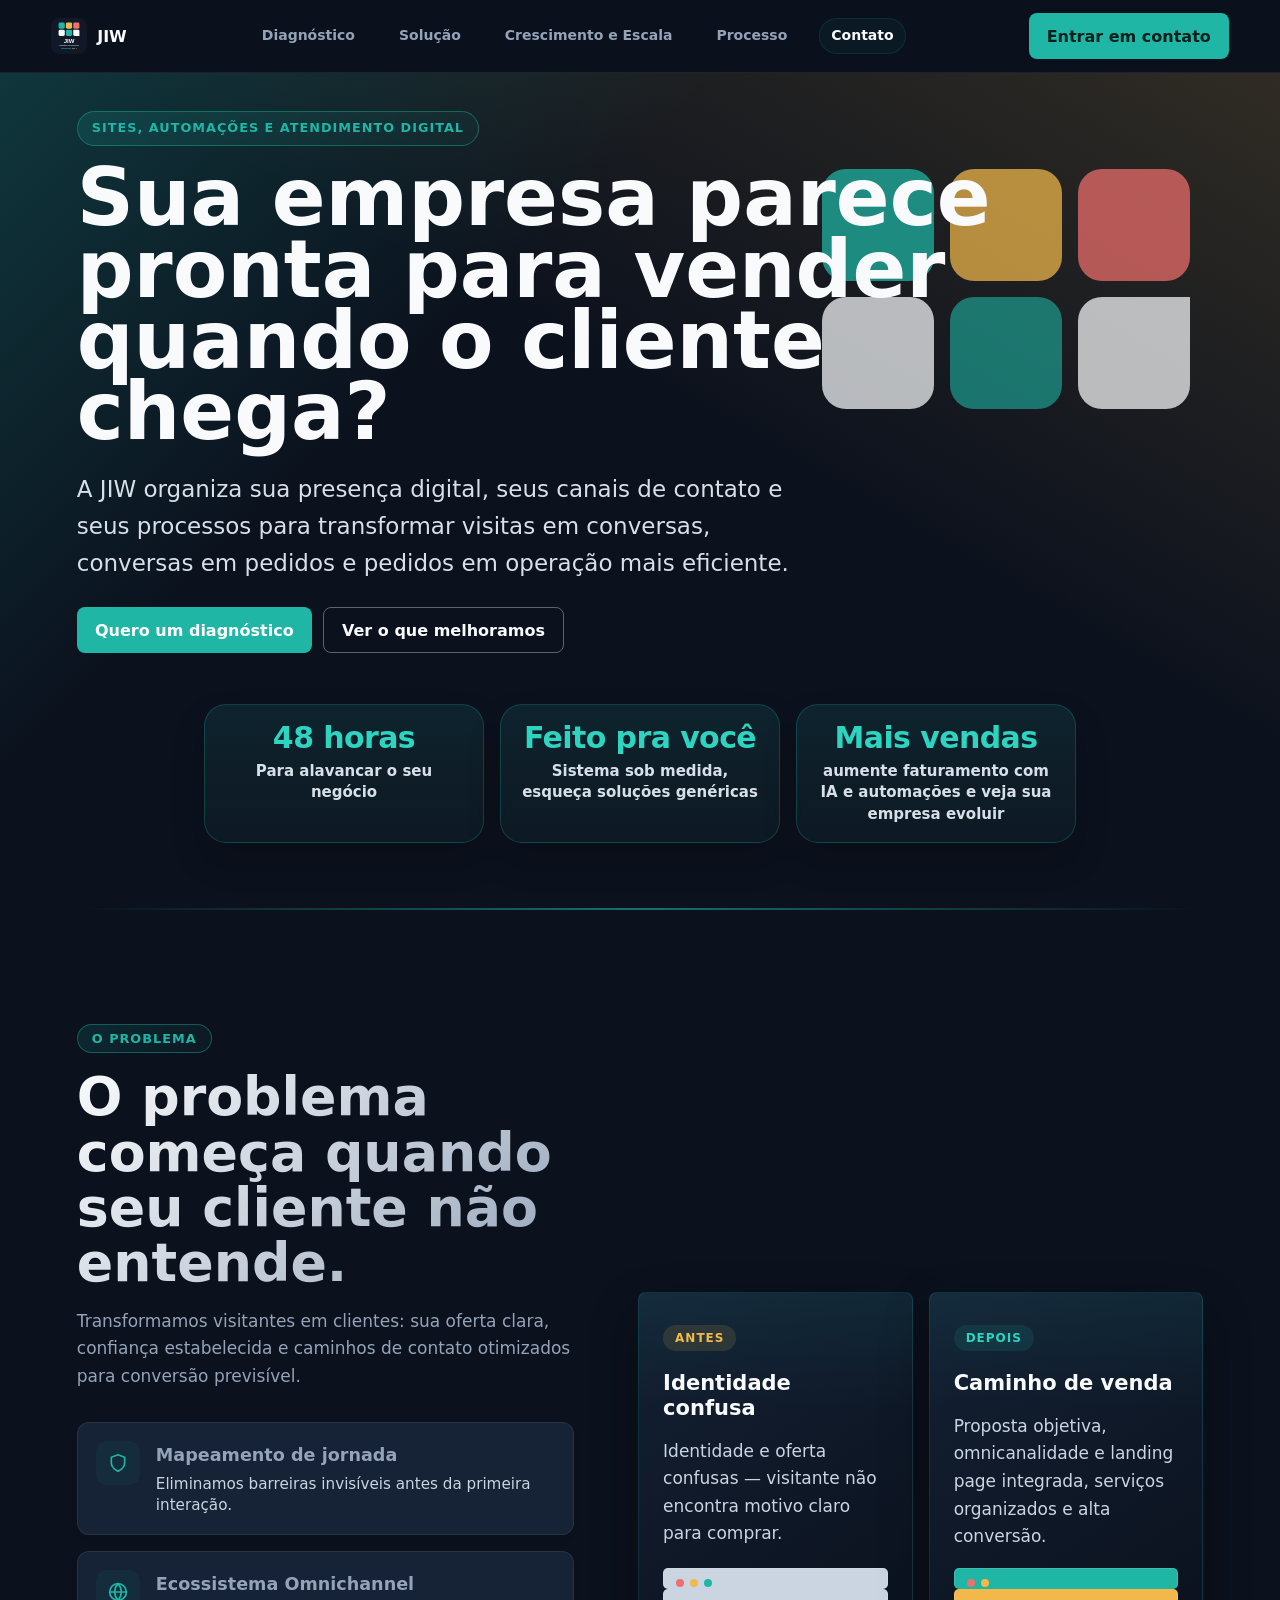
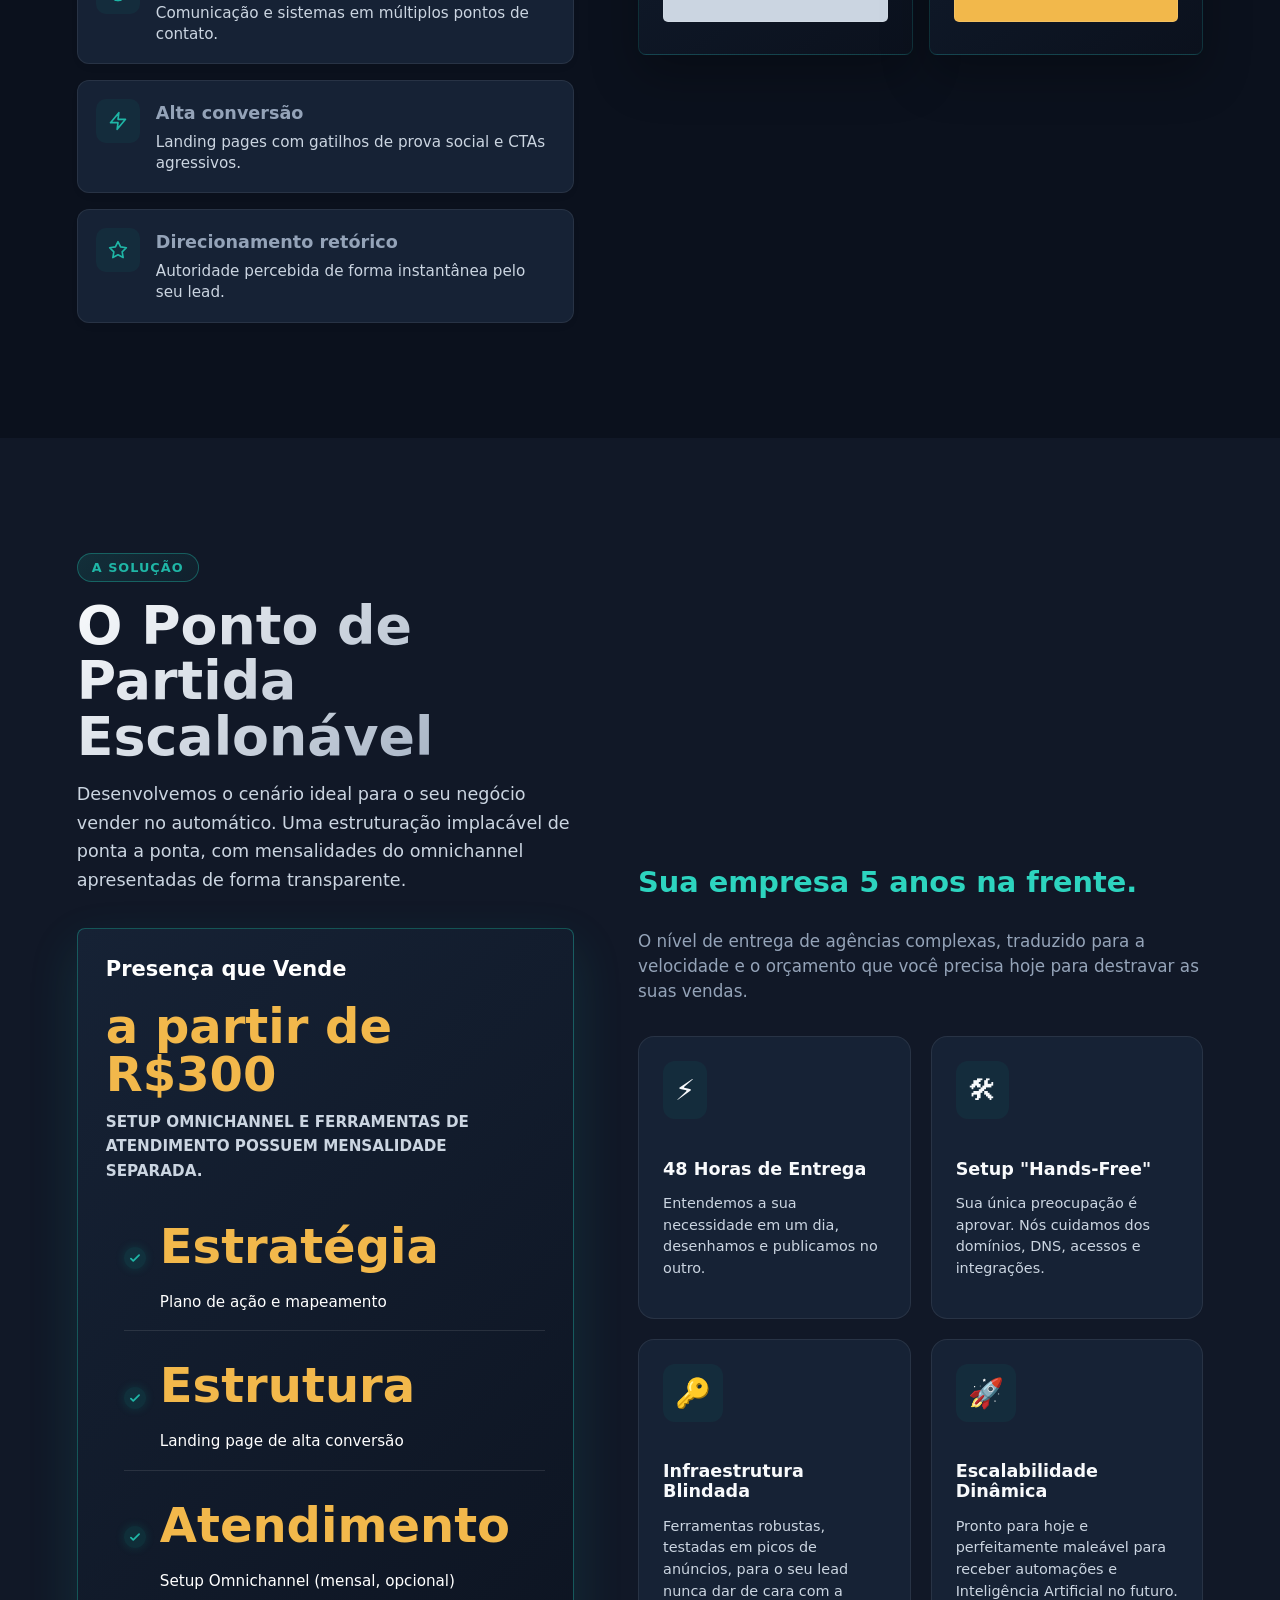
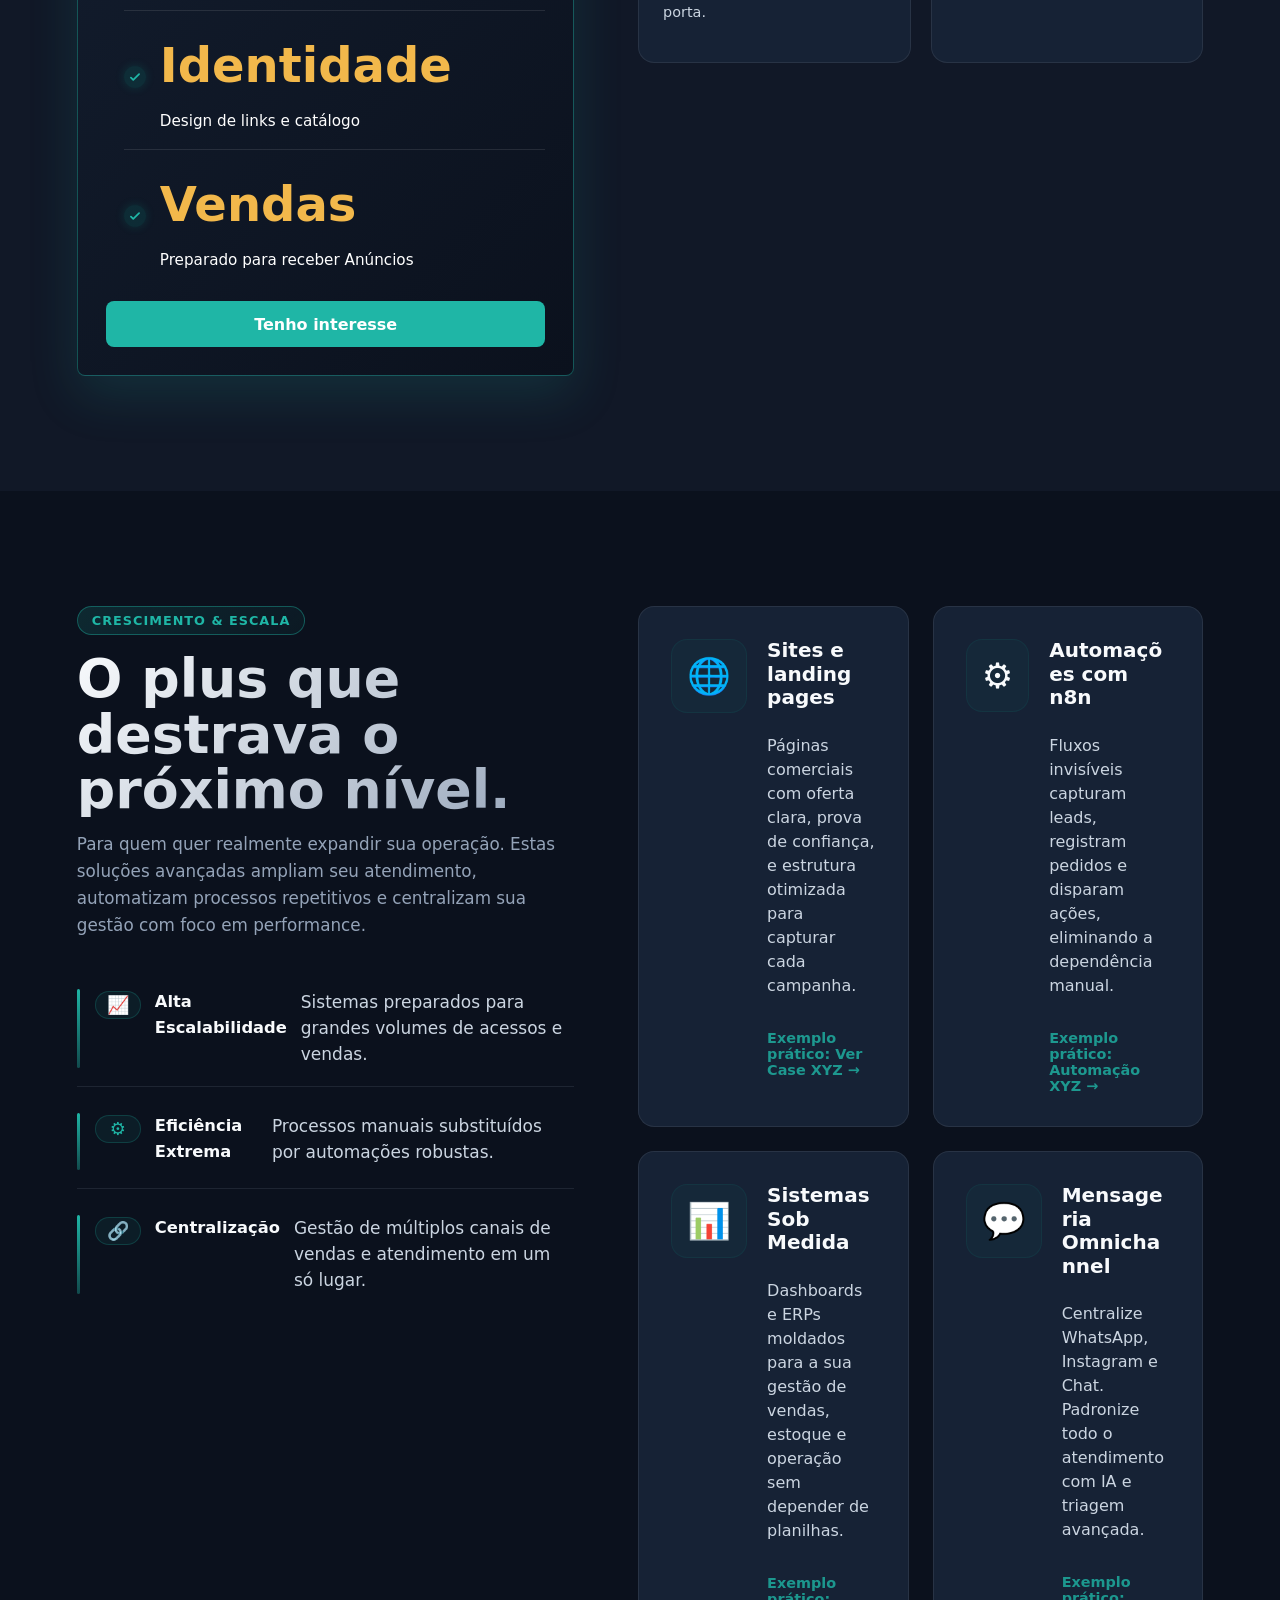
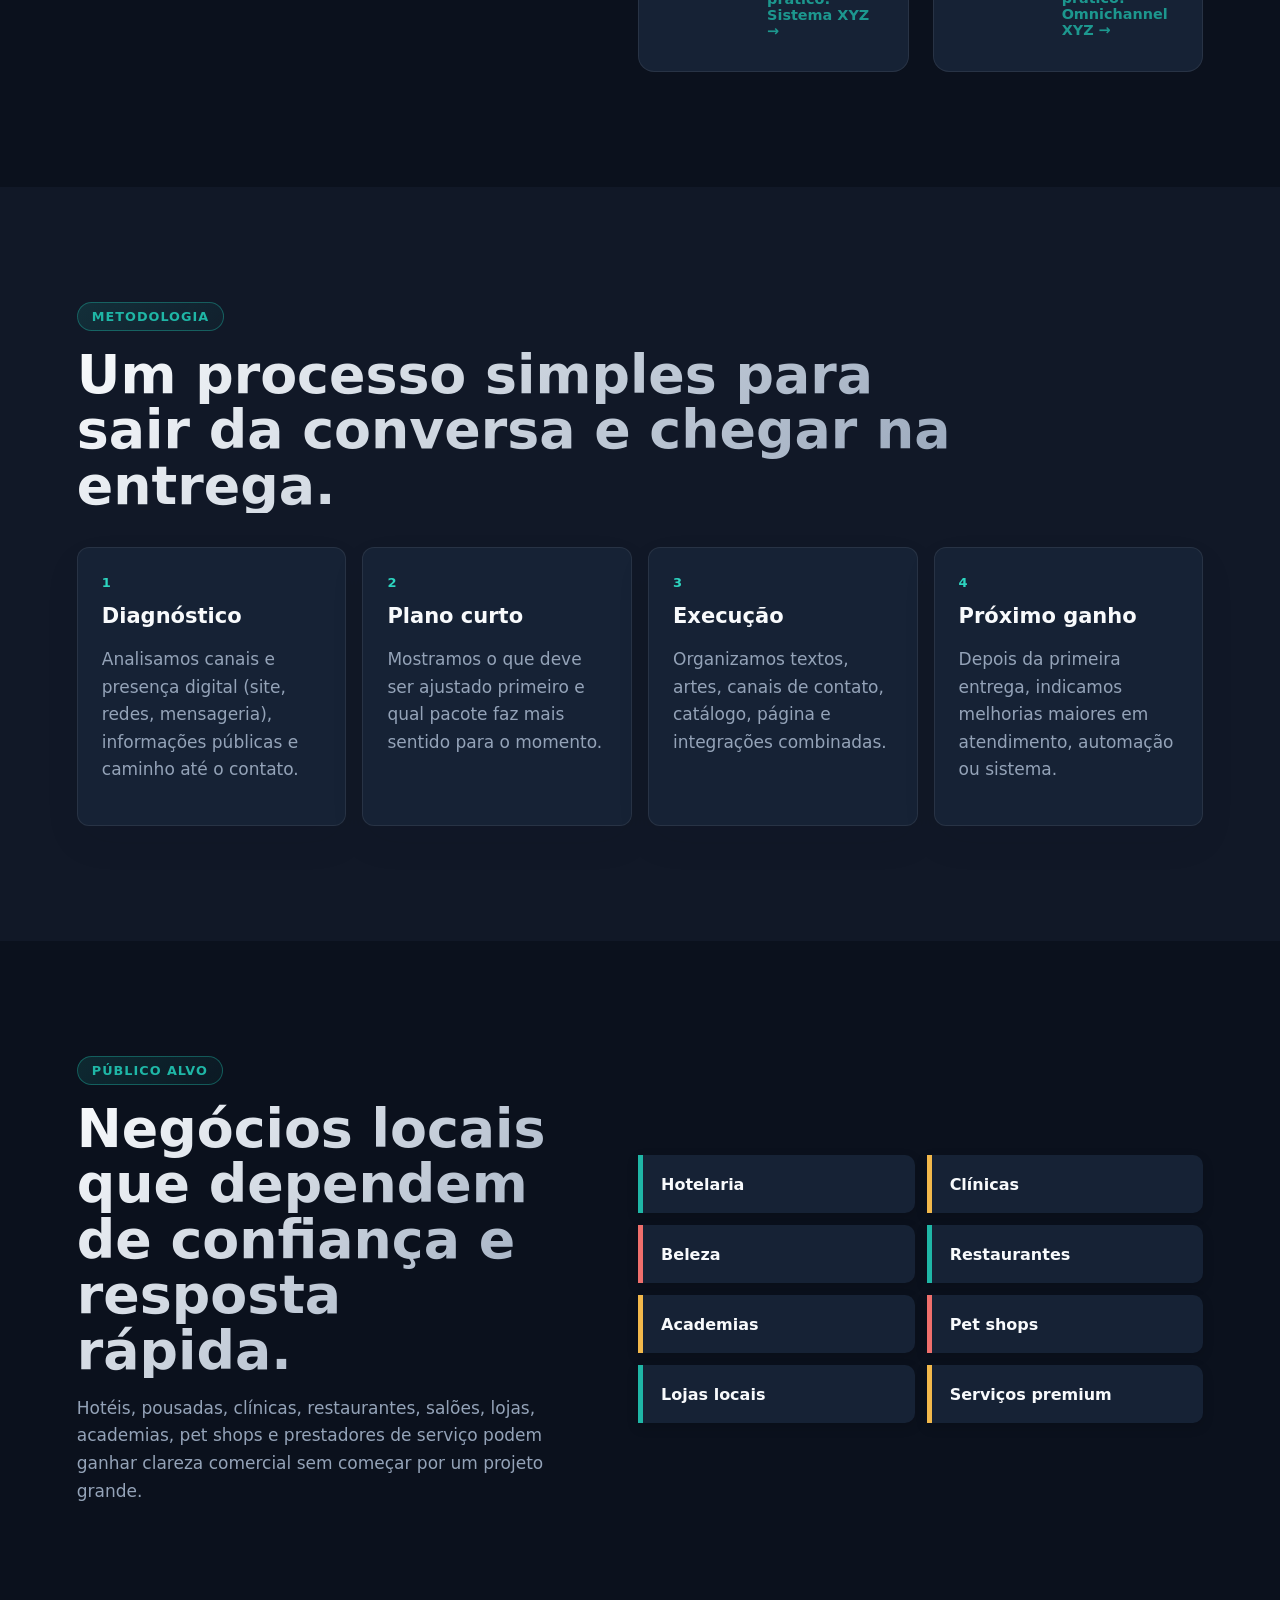
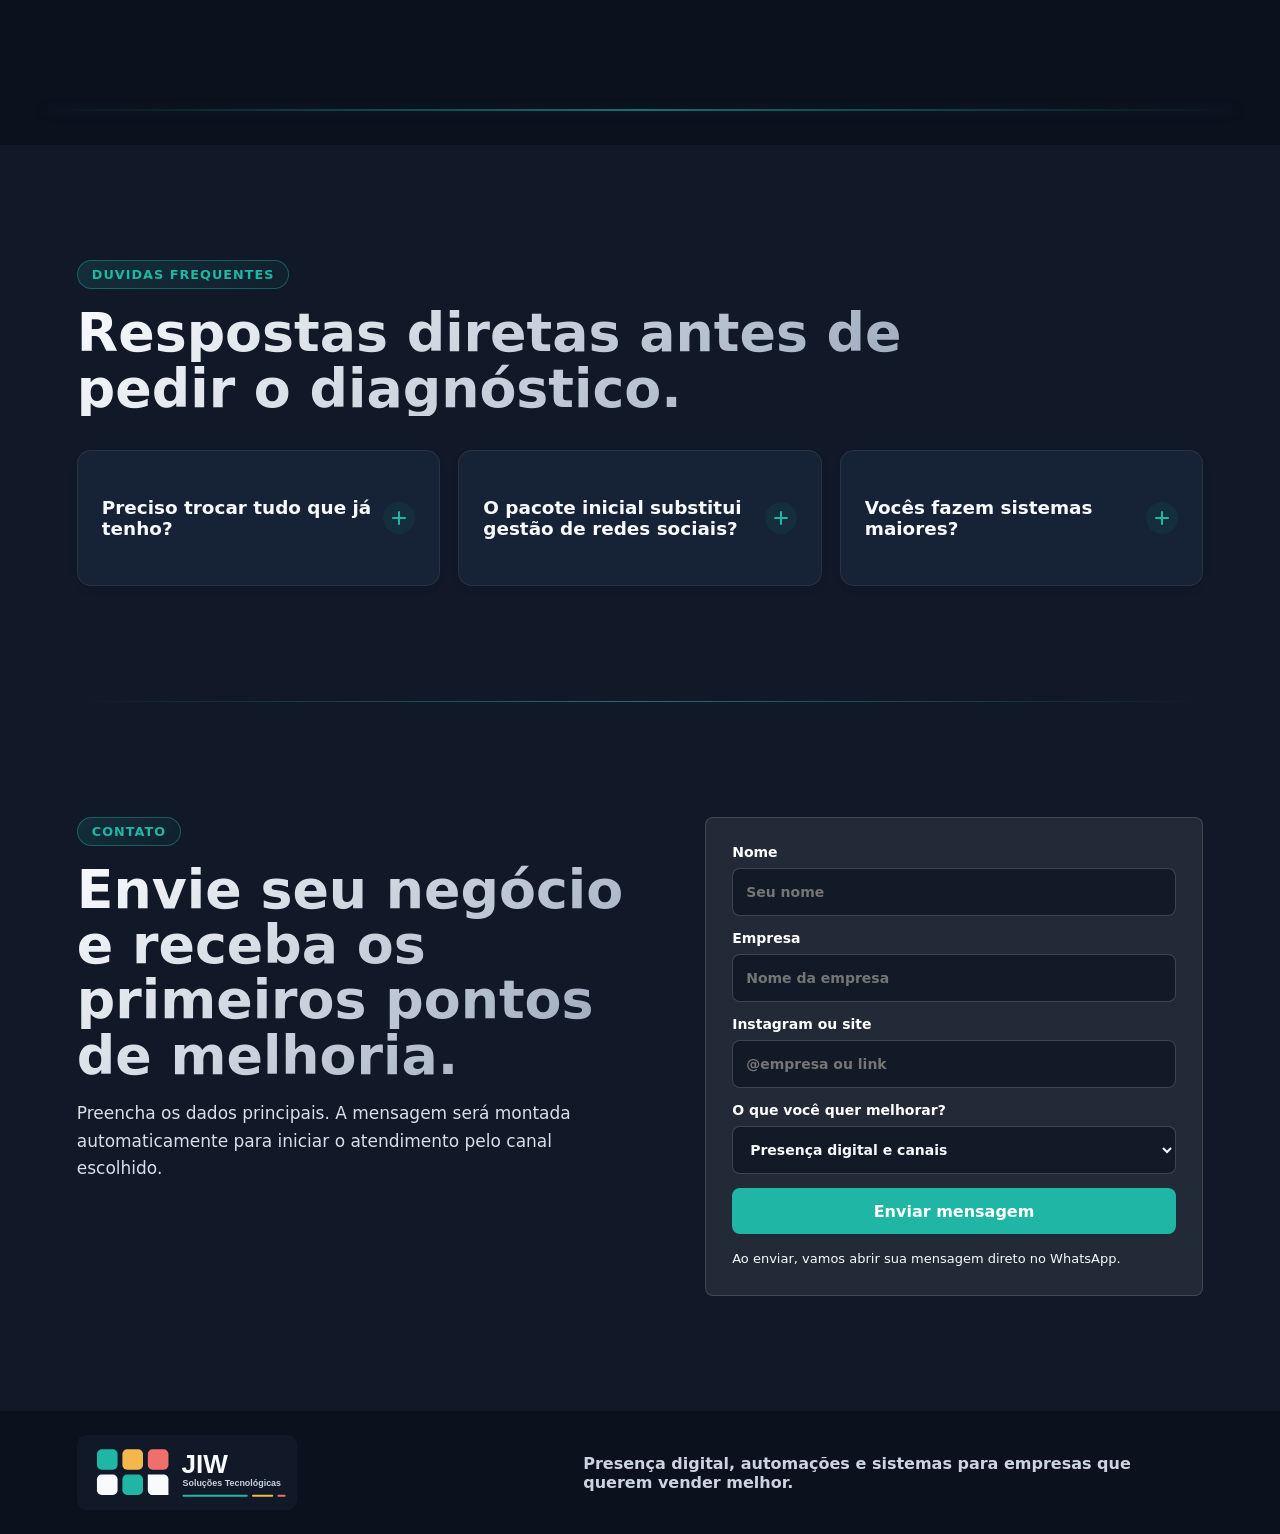
==== commit b98b73ed: "style: fix dos quadrados no corte inicial da página" ====
--- a/index.html
+++ b/index.html
@@ -414,7 +414,7 @@
       <span>Presença digital, automações e sistemas para empresas que querem vender melhor.</span>
     </footer>
 
-    <script src="script.js"></script>
+    <script src="script.js?v=2"></script>
   </body>
 </html>
 
--- a/styles.css
+++ b/styles.css
@@ -2,12 +2,14 @@
   --ink: #f8fafc;
   --ink-soft: #e2e8f0;
   --muted: #94a3b8;
+  --slate: #94a3b8;
   --text: #cbd5e1;
   --paper: #0b111d;
   --line: rgba(255, 255, 255, 0.08);
   --white: #162235;
   --teal: #1fb6a6;
   --teal-dark: #2dd4bf;
+  --teal-light: #7ce9dd;
   --amber: #f2b84b;
   --coral: #ef6f6c;
   --divider-line: rgba(31, 182, 166, 0.58);
@@ -195,7 +197,7 @@
 }
 
 .brand-tile.white {
-  background: var(--paper);
+  background: #f8fafc;
 }
 
 .brand-tile.second {
@@ -214,12 +216,17 @@
 }
 
 .eyebrow {
-  margin: 0 0 12px;
+  display: inline-block;
+  margin: 0 0 16px;
+  padding: 6px 14px;
   color: var(--teal);
-  font-size: 13px;
-  font-weight: 900;
-  letter-spacing: 0;
+  font-size: 0.8rem;
+  font-weight: 800;
+  letter-spacing: 1px;
   text-transform: uppercase;
+  border: 1px solid rgba(31, 182, 166, 0.4);
+  border-radius: 20px;
+  background: linear-gradient(135deg, rgba(31, 182, 166, 0.15), rgba(31, 182, 166, 0.05));
 }
 
 h1,
@@ -335,18 +342,18 @@
   flex: 1 1 210px;
   max-width: 280px;
   padding: 18px 16px 16px;
-  border: 1px solid rgba(31, 182, 166, 0.16);
+  border: 1px solid rgba(31, 182, 166, 0.24);
   border-radius: 22px;
   background:
-    linear-gradient(180deg, rgba(255, 255, 255, 0.05), rgba(255, 255, 255, 0.02)),
-    rgba(17, 24, 39, 0.32);
+    linear-gradient(180deg, rgba(31, 182, 166, 0.1), rgba(31, 182, 166, 0.03)),
+    rgba(17, 24, 39, 0.38);
   box-shadow: 0 18px 36px rgba(0, 0, 0, 0.14);
   text-align: center;
 }
 
 .hero-proof strong {
   display: block;
-  color: var(--ink);
+  color: var(--teal-dark);
   font-size: clamp(22px, 2.7vw, 30px);
   line-height: 1;
   letter-spacing: -0.02em;
@@ -355,7 +362,7 @@
 .hero-proof span {
   display: block;
   margin-top: 8px;
-  color: #cbd5e1;
+  color: #d7e0e8;
   font-weight: 720;
   font-size: 15px;
   line-height: 1.45;
@@ -366,10 +373,10 @@
 }
 .hero-proof div:hover {
   transform: translateY(-6px);
-  border-color: rgba(31, 182, 166, 0.32);
+  border-color: rgba(31, 182, 166, 0.42);
   background:
-    linear-gradient(180deg, rgba(255, 255, 255, 0.06), rgba(255, 255, 255, 0.03)),
-    rgba(17, 24, 39, 0.44);
+    linear-gradient(180deg, rgba(31, 182, 166, 0.16), rgba(31, 182, 166, 0.05)),
+    rgba(17, 24, 39, 0.5);
   box-shadow: 0 24px 40px rgba(0, 0, 0, 0.18);
 }
 
@@ -378,11 +385,11 @@
 }
 
 .hero-proof div:nth-child(2) strong {
-  color: var(--ink);
+  color: var(--teal-dark);
 }
 
 .hero-proof div:nth-child(3) strong {
-  color: var(--amber);
+  color: var(--teal-dark);
 }
 
 .hero-proof div:nth-child(1) {
@@ -390,11 +397,11 @@
 }
 
 .hero-proof div:nth-child(2) {
-  border-color: rgba(248, 250, 252, 0.14);
+  border-color: rgba(31, 182, 166, 0.24);
 }
 
 .hero-proof div:nth-child(3) {
-  border-color: rgba(242, 184, 75, 0.24);
+  border-color: rgba(31, 182, 166, 0.24);
 }
 
 @media (max-width: 700px) {
@@ -404,16 +411,6 @@
     text-align: left;
   }
 }
-
-.price-card {
-  transition: transform 220ms cubic-bezier(.2,.9,.2,1), box-shadow 220ms ease;
-  will-change: transform;
-}
-.price-card:hover {
-  transform: translateY(-10px);
-  box-shadow: 0 32px 80px rgba(15, 23, 42, 0.18);
-}
-
 
 .section {
   padding: clamp(66px, 9vw, 118px) clamp(18px, 6vw, 92px);
@@ -562,7 +559,6 @@
 
 .view,
 .price-card,
-.services article,
 .steps article {
   border: 1px solid var(--line);
   border-radius: 8px;
@@ -575,7 +571,6 @@
 }
 
 .view span,
-.services span,
 .steps span,
 .price-card p {
   display: inline-flex;
@@ -672,14 +667,12 @@
   margin-top: auto;
 }
 
-.services,
 .steps {
   display: grid;
   grid-template-columns: repeat(4, minmax(0, 1fr));
   gap: 16px;
 }
 
-.services article,
 .steps article {
   padding: 24px;
 }
@@ -828,7 +821,6 @@
   }
 
   .pricing,
-  .services,
   .steps {
     grid-template-columns: repeat(2, minmax(0, 1fr));
   }
@@ -858,7 +850,6 @@
   .hero-proof,
   .comparison,
   .pricing,
-  .services,
   .steps,
   .segment-grid {
     grid-template-columns: 1fr;
@@ -904,27 +895,6 @@
 }
 
 /* Frufru na comparison */
-.comparison article {
-  transition: transform 0.4s cubic-bezier(0.2, 0.8, 0.2, 1), box-shadow 0.4s ease;
-}
-
-.comparison article:hover {
-  transform: translateY(-8px);
-  box-shadow: 0 24px 48px rgba(15, 23, 42, 0.12);
-}
-
-.services article, .steps article {
-  transition: transform 0.3s cubic-bezier(0.2, 0.8, 0.2, 1), box-shadow 0.3s ease, background 0.3s ease;
-  border-radius: 12px;
-}
-
-.services article:hover, .steps article:hover {
-  transform: translateY(-6px);
-  box-shadow: 0 16px 32px rgba(15, 23, 42, 0.08);
-  background: var(--white);
-}
-
-
 /* === Efeitos Frufru Premium === */
 
 .frufru-hidden {
@@ -941,10 +911,10 @@
 }
 
 /* Atrasos em cascata para elementos do Hero e Cards */
-.hero-proof div:nth-child(1), .services article:nth-child(1), .steps article:nth-child(1) { transition-delay: 50ms; }
-.hero-proof div:nth-child(2), .services article:nth-child(2), .steps article:nth-child(2) { transition-delay: 150ms; }
-.hero-proof div:nth-child(3), .services article:nth-child(3), .steps article:nth-child(3) { transition-delay: 250ms; }
-.services article:nth-child(4), .steps article:nth-child(4) { transition-delay: 350ms; }
+.hero-proof div:nth-child(1), .steps article:nth-child(1) { transition-delay: 50ms; }
+.hero-proof div:nth-child(2), .steps article:nth-child(2) { transition-delay: 150ms; }
+.hero-proof div:nth-child(3), .steps article:nth-child(3) { transition-delay: 250ms; }
+.steps article:nth-child(4) { transition-delay: 350ms; }
 
 /* Efeitos intensos de hover */
 .button {
@@ -968,11 +938,11 @@
   box-shadow: 0 30px 60px rgba(15, 23, 42, 0.15);
 }
 
-.services article, .steps article {
+.steps article {
   transition: transform 0.3s cubic-bezier(0.2, 0.8, 0.2, 1), box-shadow 0.3s ease, background 0.3s ease;
   border-radius: 12px;
 }
-.services article:hover, .steps article:hover {
+.steps article:hover {
   transform: translateY(-8px);
   box-shadow: 0 20px 40px rgba(15, 23, 42, 0.1);
   background: var(--white);
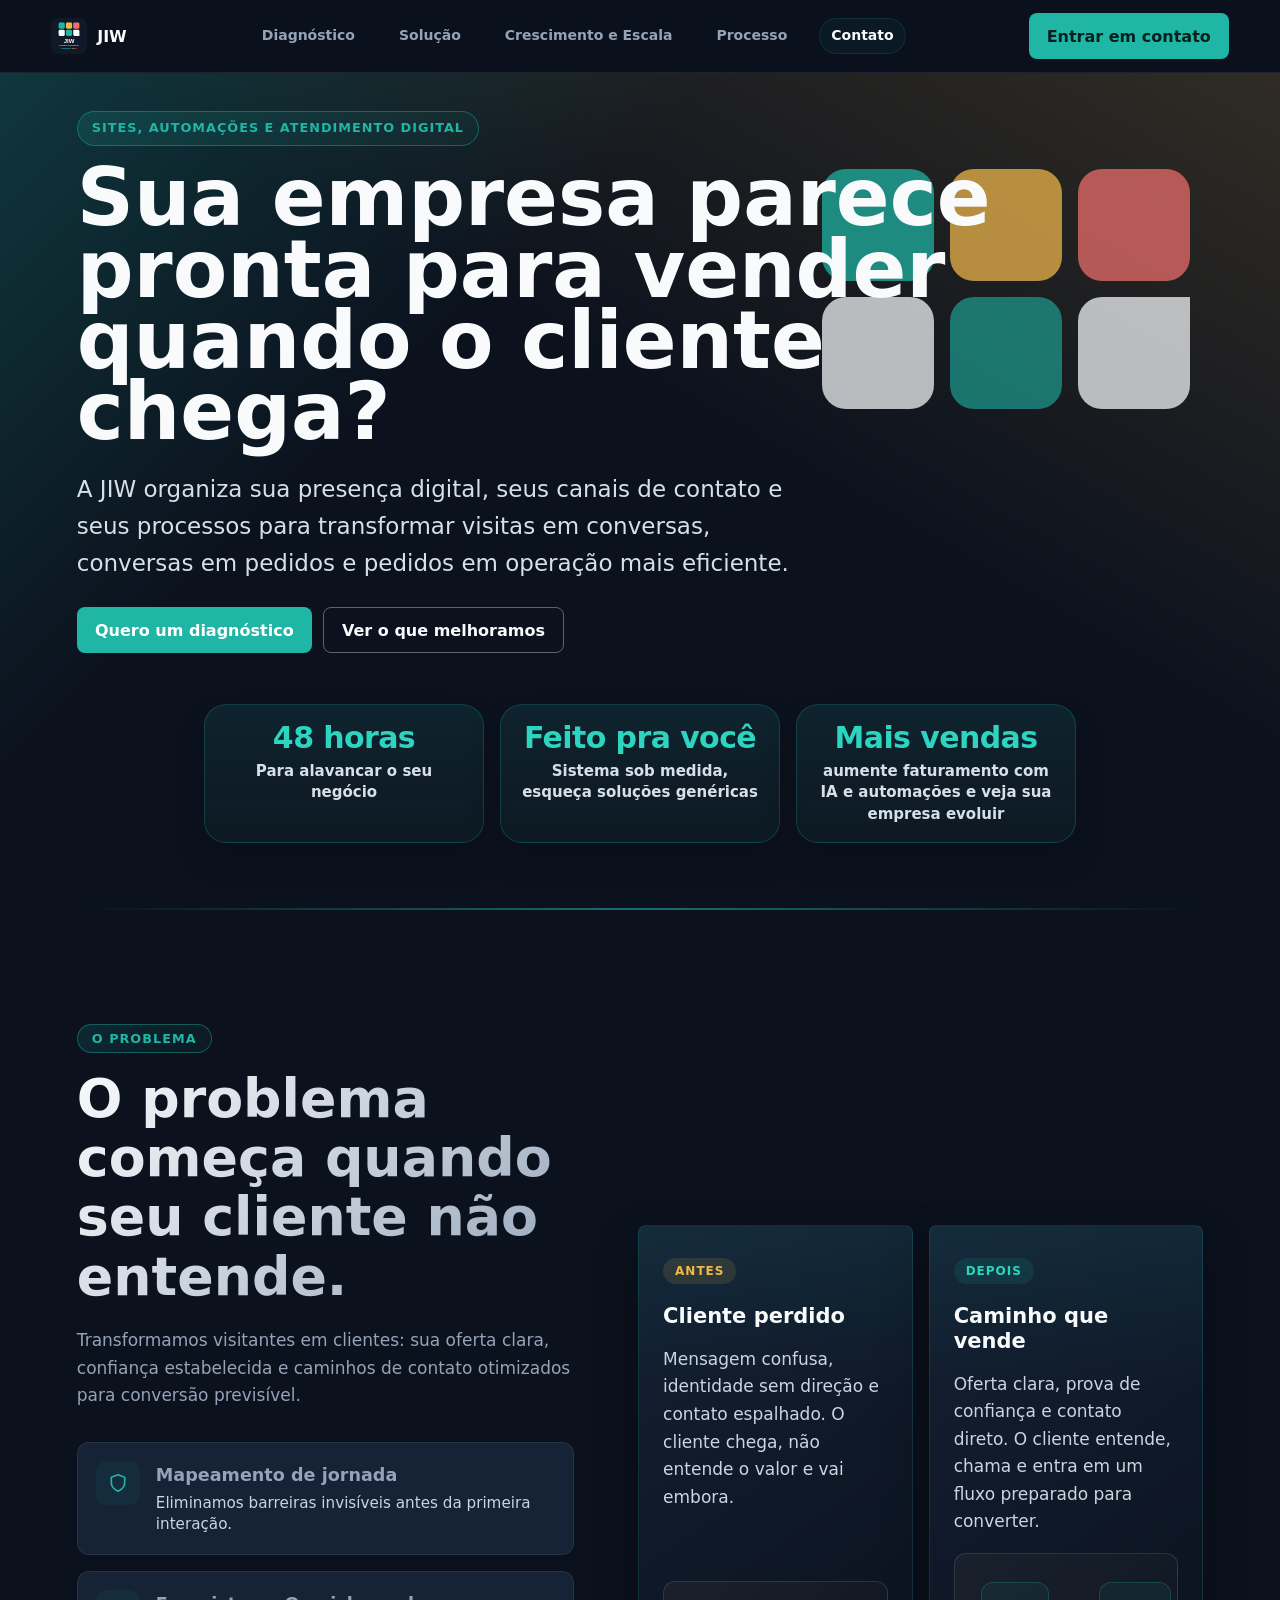
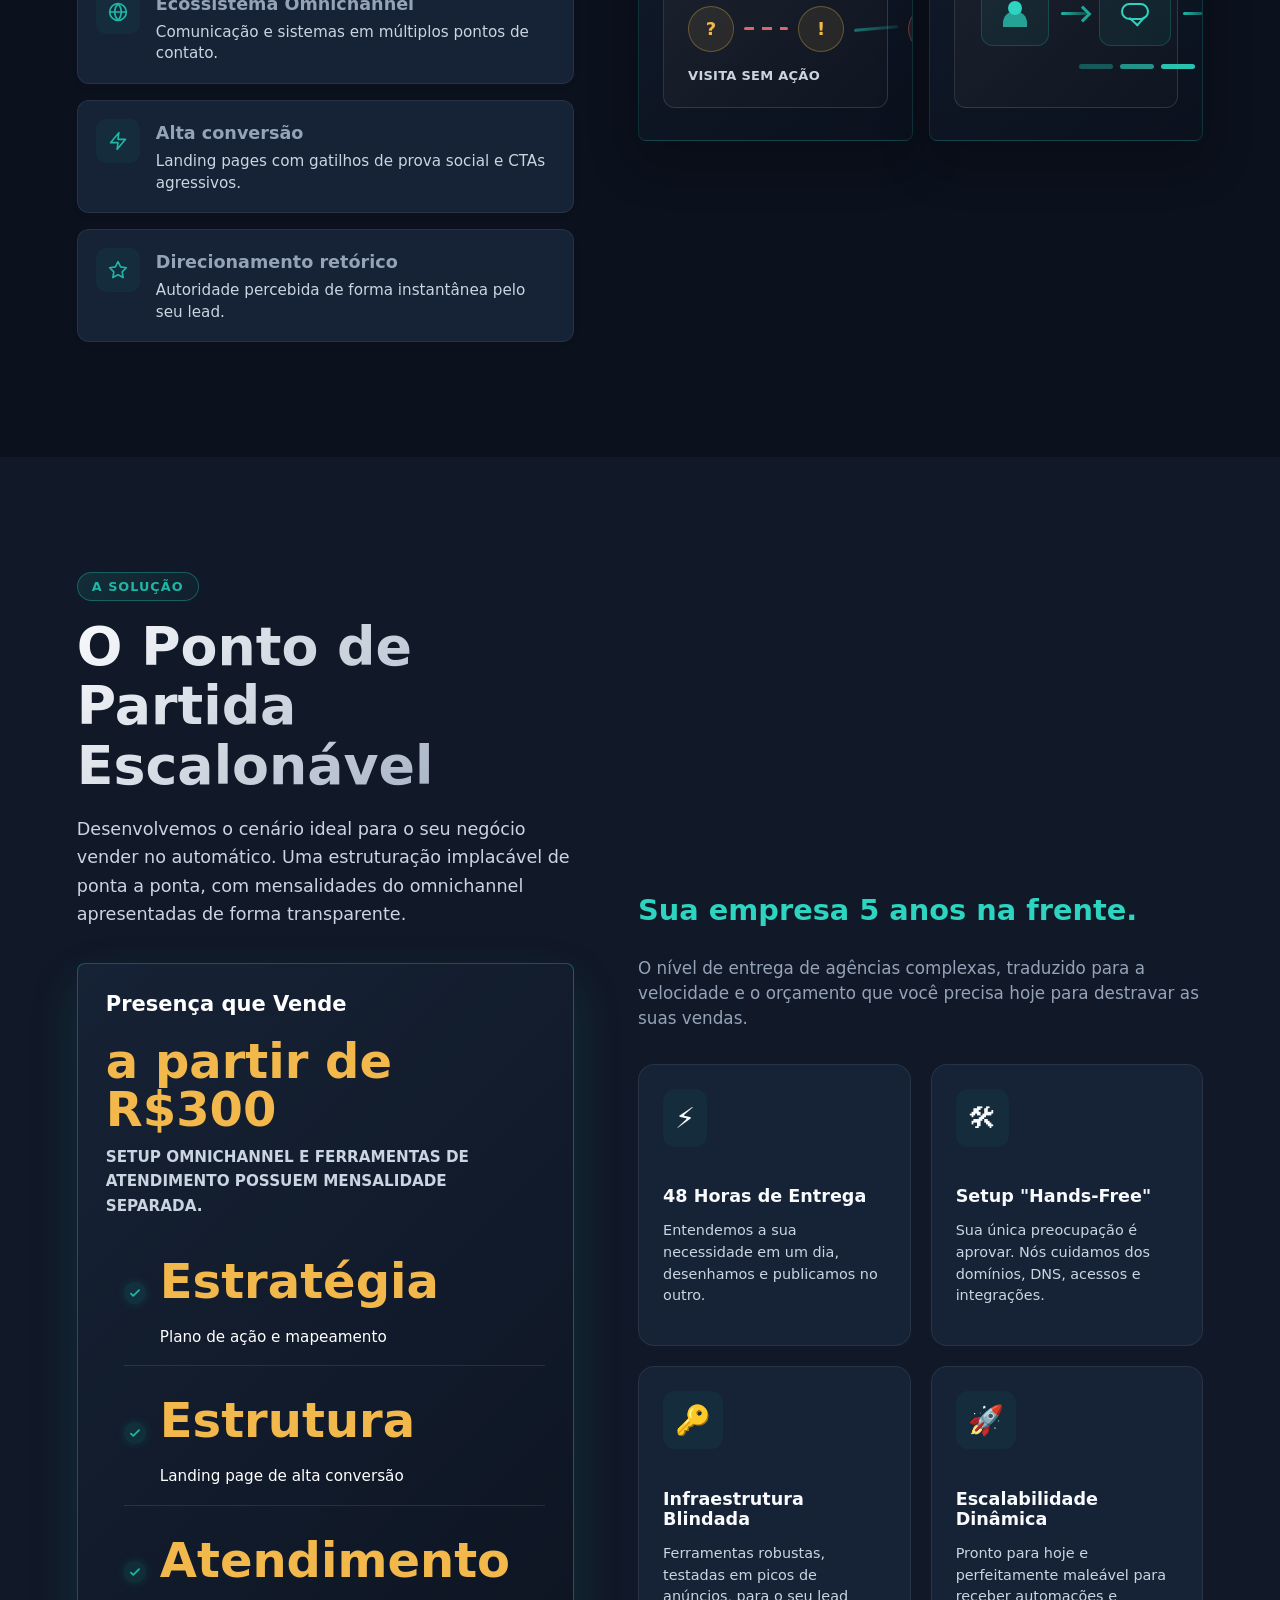
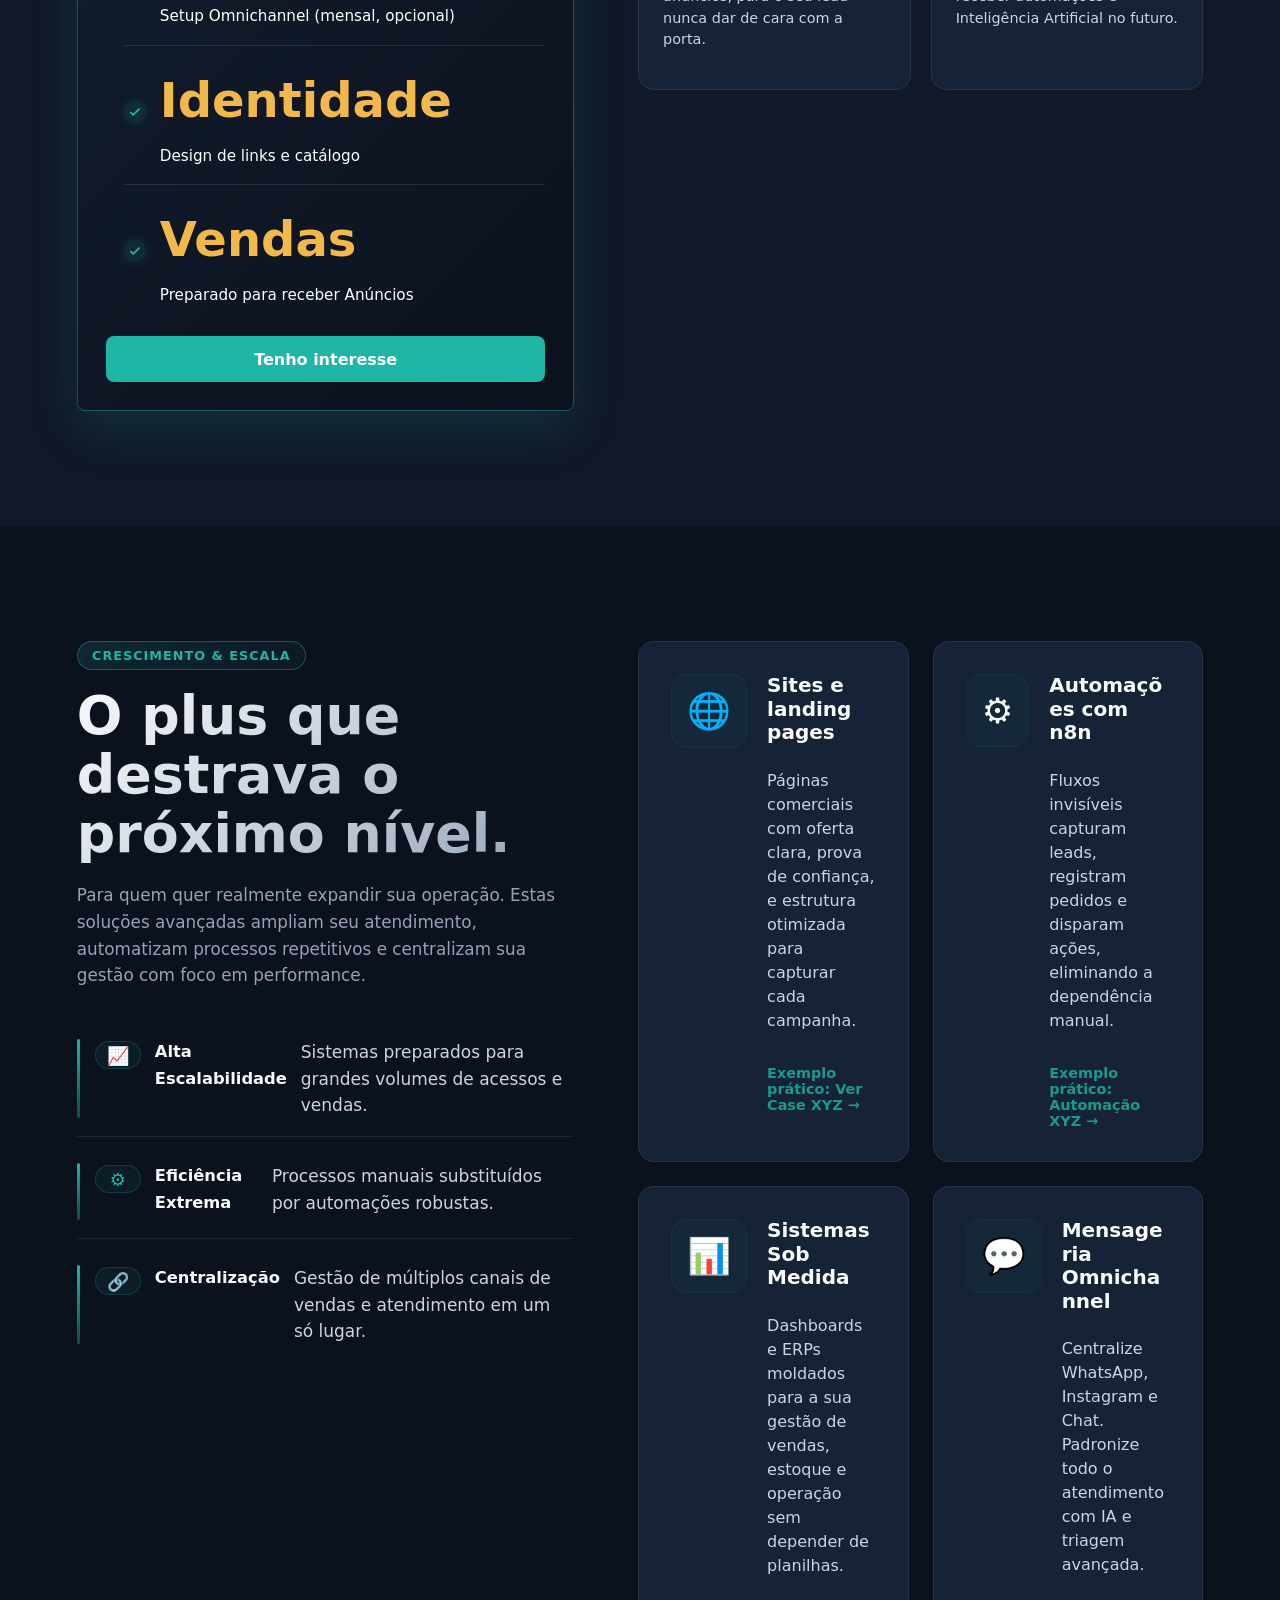
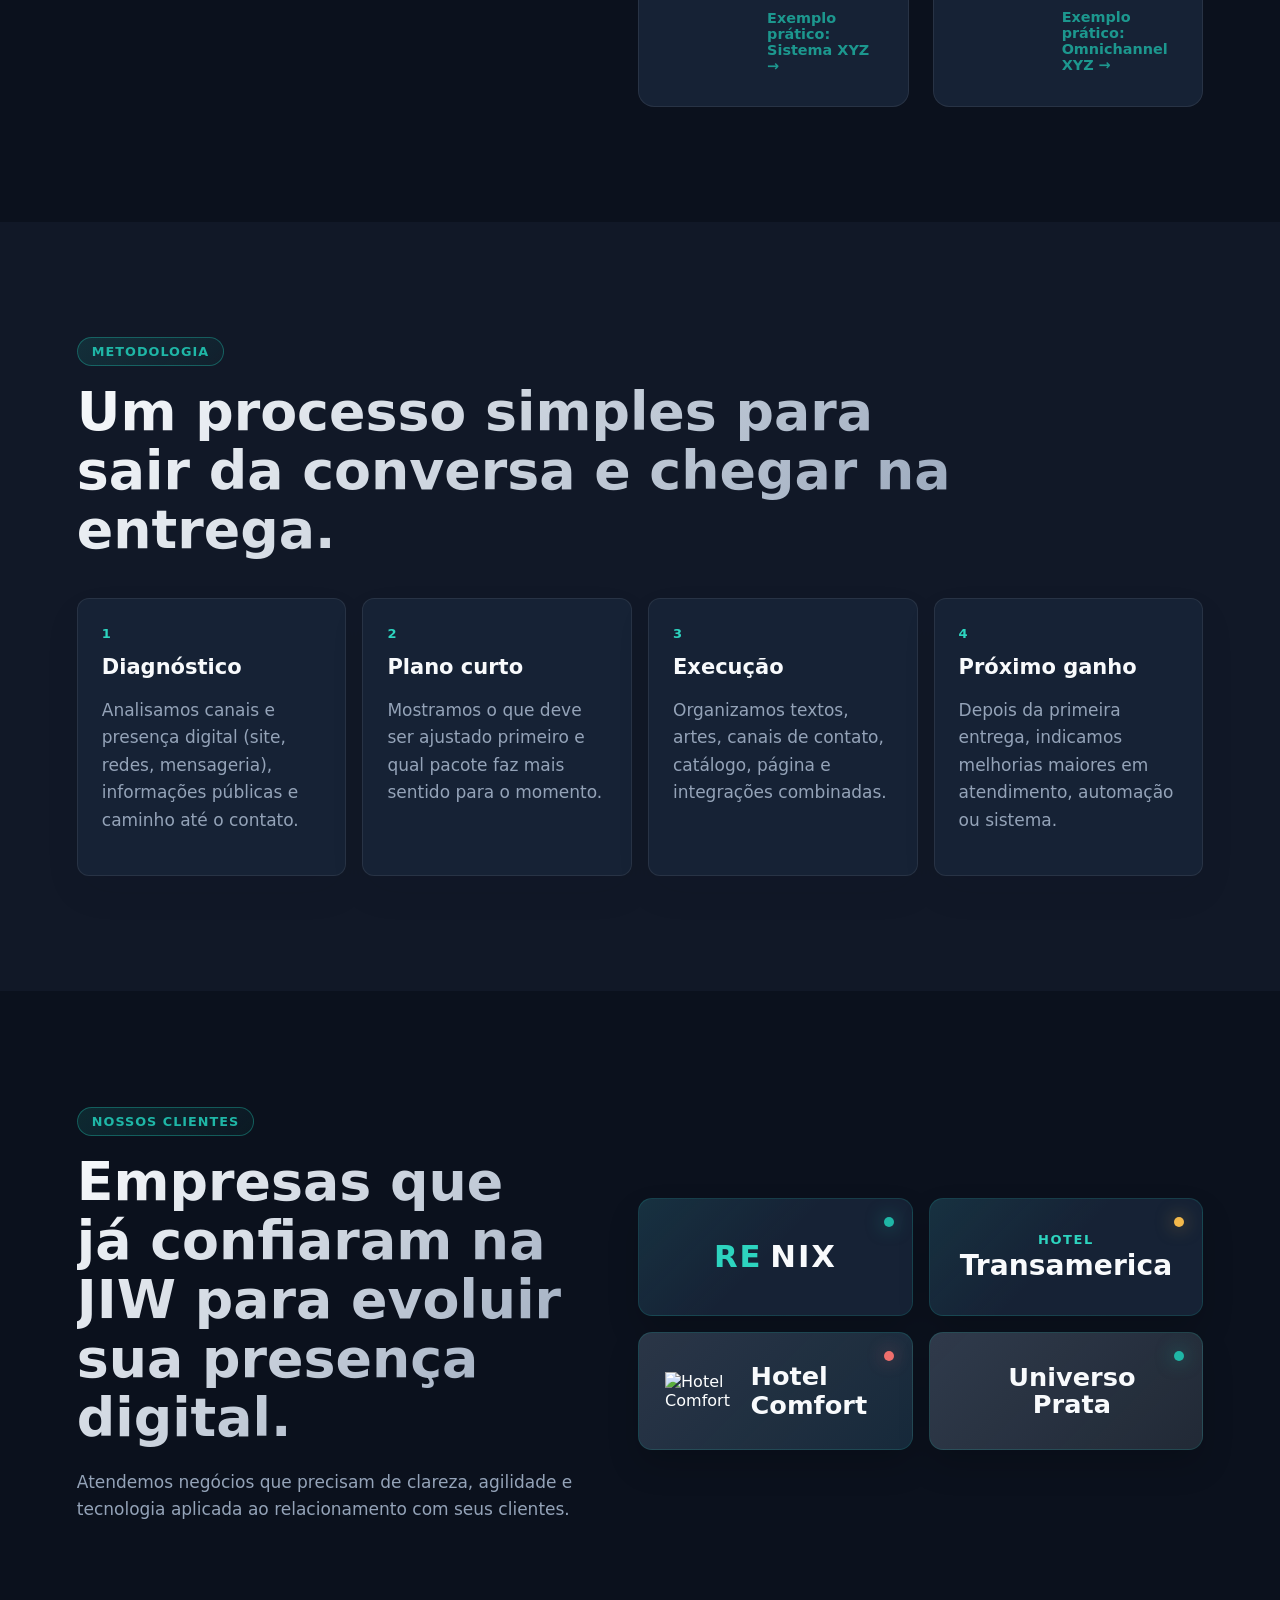
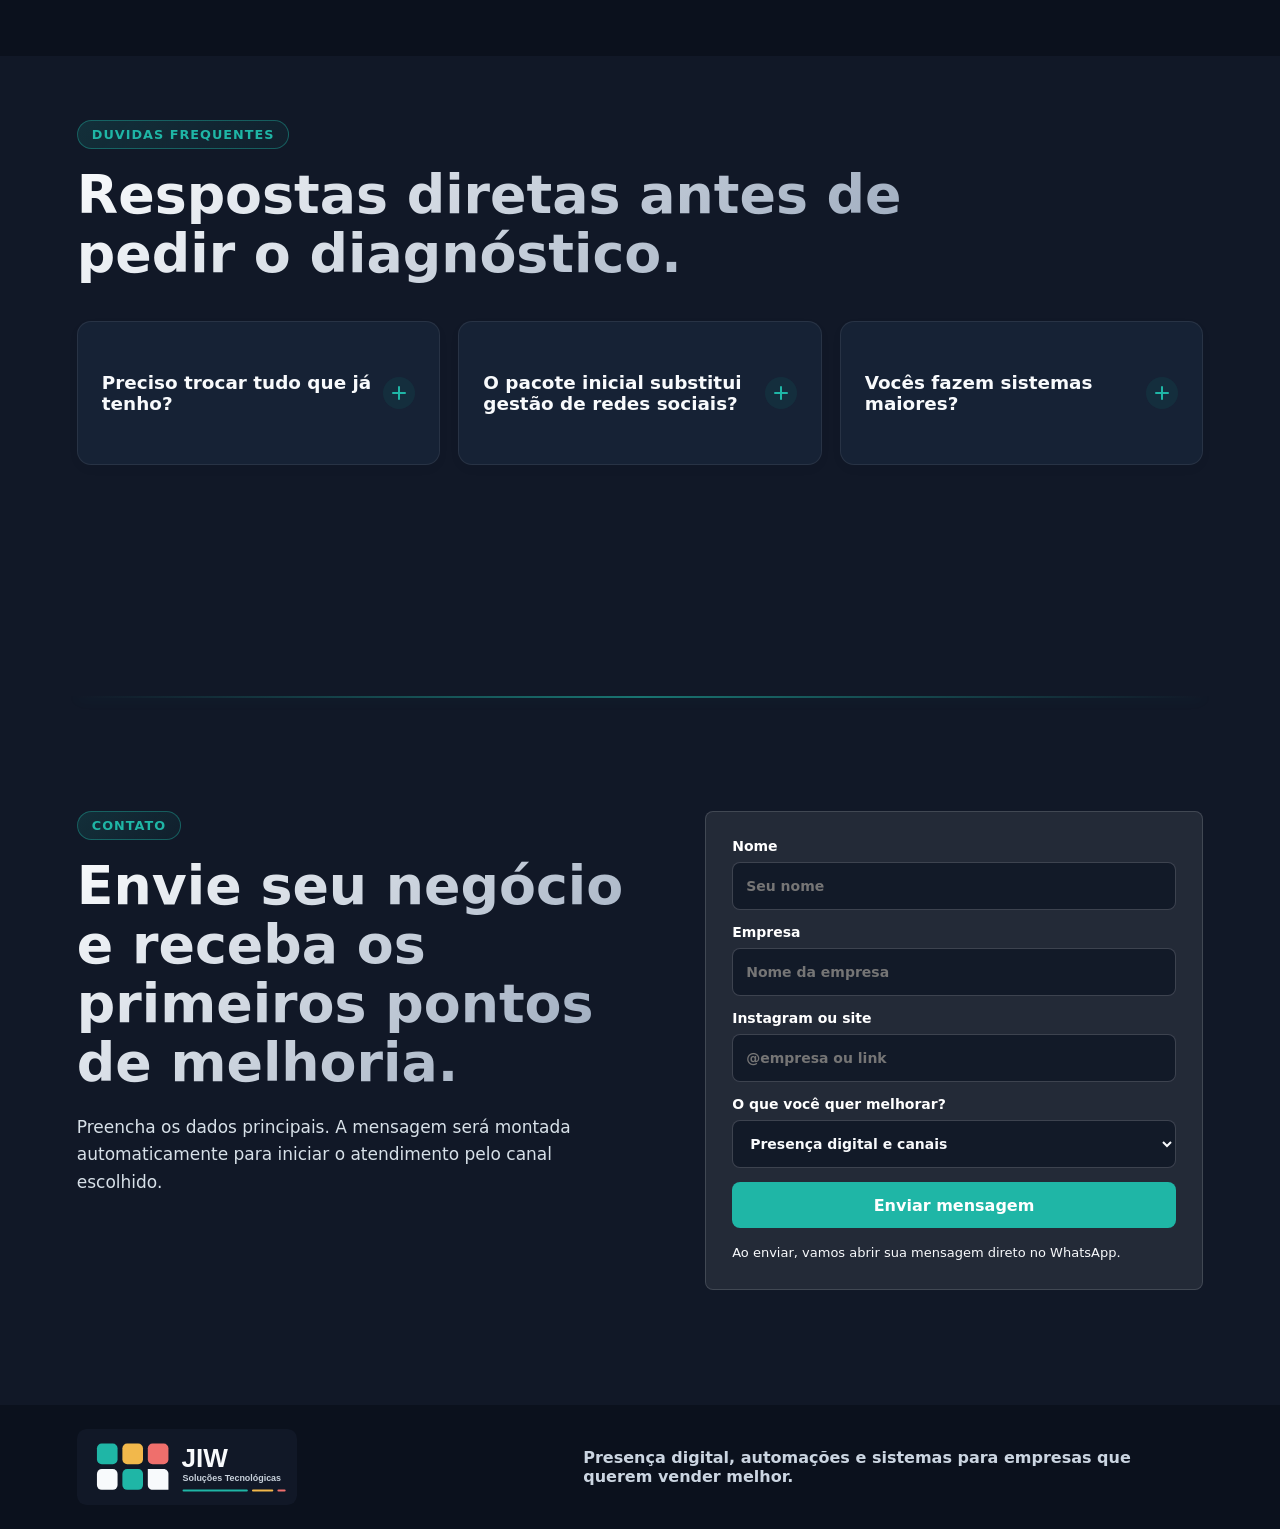
==== commit bb4b87c7: "style: ajustes finos no site" ====
--- a/index.html
+++ b/index.html
@@ -8,7 +8,7 @@
       name="description"
       content="A JIW organiza presença digital, canais de contato, landing pages, automações, ERP e canais omnichannel para empresas venderem e atenderem melhor."
     />
-    <link rel="stylesheet" href="styles.css?v=3" />
+    <link rel="stylesheet" href="styles.css?v=13" />
   </head>
   <body>
     <header class="topbar">
@@ -118,28 +118,34 @@
         <div class="comparison" aria-label="Antes e depois da presença digital">
           <article class="view before">
             <div class="view-badge badge-before">Antes</div>
-            <h3>Identidade confusa</h3>
-            <p>Identidade e oferta confusas — visitante não encontra motivo claro para comprar.</p>
-            <div class="mini-screen">
-              <div class="browser-bar"><i></i><i></i><i></i></div>
-              <div class="mock-content">
-                <div class="mock-line skeleton pulse-error"></div>
-                <div class="mock-line skeleton"></div>
-                <div class="mock-btn skeleton error"></div>
-              </div>
+            <h3>Cliente perdido</h3>
+            <p>Mensagem confusa, identidade sem dire&ccedil;&atilde;o e contato espalhado. O cliente chega, n&atilde;o entende o valor e vai embora.</p>
+            <div class="mini-screen conversion-map confused" aria-hidden="true">
+              <div class="map-point">?</div>
+              <div class="map-path broken"></div>
+              <div class="map-point">!</div>
+              <div class="map-path short"></div>
+              <div class="map-point muted">x</div>
+              <div class="map-caption">visita sem a&ccedil;&atilde;o</div>
             </div>
           </article>
           <article class="view after">
             <div class="view-badge badge-after">Depois</div>
-            <h3>Caminho de venda</h3>
-            <p>Proposta objetiva, omnicanalidade e landing page integrada, serviços organizados e alta conversão.</p>
-            <div class="mini-screen">
-              <div class="browser-bar"><i></i><i></i><i></i></div>
-              <div class="mock-content">
-                <div class="mock-line success"></div>
-                <div class="mock-line success-light"></div>
-                <div class="mock-btn success-btn"></div>
-              </div>
+            <h3>Caminho que vende</h3>
+            <p>Oferta clara, prova de confian&ccedil;a e contato direto. O cliente entende, chama e entra em um fluxo preparado para converter.</p>
+            <div class="mini-screen conversion-map sales" aria-hidden="true">
+              <div class="sales-step lead-symbol">
+                <i></i>
+              </div>
+              <div class="sales-arrow"></div>
+              <div class="sales-step chat-symbol">
+                <i></i>
+              </div>
+              <div class="sales-arrow"></div>
+              <div class="sales-step sale">
+                <i></i>
+              </div>
+              <div class="map-caption"><span></span><span></span><span></span></div>
             </div>
           </article>
         </div>
@@ -306,26 +312,50 @@
         </div>
       </section>
 
-      <section class="section split">
+      <section class="section split clients-section">
         <div class="section-copy">
-          <div class="premium-badge">Público Alvo</div>
-          <h2 class="gradient-text">Negócios locais que dependem de confiança e resposta rápida.</h2>
+          <div class="premium-badge">Nossos clientes</div>
+          <h2 class="gradient-text">Empresas que j&aacute; confiaram na JIW para evoluir sua presen&ccedil;a digital.</h2>
           <p>
-            Hotéis, pousadas, clínicas, restaurantes, salões, lojas, academias,
-            pet shops e prestadores de serviço podem ganhar clareza comercial sem
-            começar por um projeto grande.
-          </p>
-        </div>
-
-        <div class="segment-grid">
-          <span>Hotelaria</span>
-          <span>Clínicas</span>
-          <span>Beleza</span>
-          <span>Restaurantes</span>
-          <span>Academias</span>
-          <span>Pet shops</span>
-          <span>Lojas locais</span>
-          <span>Serviços premium</span>
+            Atendemos neg&oacute;cios que precisam de clareza, agilidade e tecnologia aplicada
+            ao relacionamento com seus clientes.
+          </p>
+        </div>
+
+        <div class="client-grid" aria-label="Clientes atendidos">
+          <article class="client-card brand-renix">
+            <div class="client-wordmark renix-mark" aria-label="Renix">
+              <span>RE</span>
+              <span>NIX</span>
+            </div>
+          </article>
+          <article class="client-card brand-transamerica">
+            <div class="client-wordmark transamerica-mark" aria-label="Hotel Transamerica">
+              <span>Hotel</span>
+              <strong>Transamerica</strong>
+            </div>
+          </article>
+          <article class="client-card brand-comfort">
+            <img
+              src="https://www.redeandradecomfort.com.br/media/resize/2000x2000/pasta/1/617c46f2c135a.png"
+              alt="Hotel Comfort"
+              loading="lazy"
+              onerror="this.hidden=true; this.nextElementSibling.style.display='block';"
+            />
+            <span class="client-fallback">Hotel Comfort</span>
+          </article>
+          <article class="client-card brand-universo">
+            <img
+              class="client-emblem"
+              src="https://dcdn-us.mitiendanube.com/stores/002/076/627/themes/common/logo-2029846479-1647210460-143c9d32df3f88224ec982d9ffb665591647210461.ico"
+              alt=""
+              loading="lazy"
+              onerror="this.hidden=true;"
+            />
+            <div class="client-wordmark universo-mark" aria-label="Universo Prata">
+              <strong>Universo Prata</strong>
+            </div>
+          </article>
         </div>
       </section>
 
--- a/styles.css
+++ b/styles.css
@@ -250,7 +250,7 @@
   margin: 0;
   color: var(--ink);
   font-size: clamp(31px, 4.2vw, 58px);
-  line-height: 1.03;
+  line-height: 1.1;
   letter-spacing: 0;
 }
 
@@ -295,6 +295,7 @@
   -webkit-background-clip: text;
   -webkit-text-fill-color: transparent;
   display: inline-block;
+  padding-bottom: 0.08em;
 }
 
 .hero-actions {
@@ -339,6 +340,7 @@
 }
 
 .hero-proof div {
+  position: relative;
   flex: 1 1 210px;
   max-width: 280px;
   padding: 18px 16px 16px;
@@ -351,7 +353,42 @@
   text-align: center;
 }
 
+.hero-proof div::before,
+.hero-proof div::after {
+  position: absolute;
+  top: 0;
+  z-index: 2;
+  width: 5px;
+  height: 5px;
+  border-radius: 999px;
+  background: var(--teal-dark);
+  opacity: 0;
+  pointer-events: none;
+  content: "";
+}
+
+.hero-proof div::before {
+  left: 22px;
+  box-shadow:
+    18px -2px 0 rgba(45, 212, 191, 0.54),
+    42px 4px 0 rgba(248, 250, 252, 0.32),
+    66px -1px 0 rgba(242, 184, 75, 0.36);
+}
+
+.hero-proof div::after {
+  right: 22px;
+  width: 4px;
+  height: 4px;
+  background: var(--amber);
+  box-shadow:
+    -18px 3px 0 rgba(242, 184, 75, 0.38),
+    -42px -1px 0 rgba(45, 212, 191, 0.42),
+    -64px 5px 0 rgba(248, 250, 252, 0.26);
+}
+
 .hero-proof strong {
+  position: relative;
+  z-index: 1;
   display: block;
   color: var(--teal-dark);
   font-size: clamp(22px, 2.7vw, 30px);
@@ -360,6 +397,8 @@
 }
 
 .hero-proof span {
+  position: relative;
+  z-index: 1;
   display: block;
   margin-top: 8px;
   color: #d7e0e8;
@@ -378,6 +417,53 @@
     linear-gradient(180deg, rgba(31, 182, 166, 0.16), rgba(31, 182, 166, 0.05)),
     rgba(17, 24, 39, 0.5);
   box-shadow: 0 24px 40px rgba(0, 0, 0, 0.18);
+}
+
+.hero-proof div:hover::before {
+  animation: proof-spark-left 620ms ease-out forwards;
+}
+
+.hero-proof div:hover::after {
+  animation: proof-spark-right 700ms ease-out forwards;
+}
+
+@keyframes proof-spark-left {
+  0% {
+    opacity: 0;
+    transform: translateY(2px) scale(0.72);
+  }
+
+  30% {
+    opacity: 0.9;
+  }
+
+  100% {
+    opacity: 0;
+    transform: translate(-10px, -18px) scale(1.04);
+  }
+}
+
+@keyframes proof-spark-right {
+  0% {
+    opacity: 0;
+    transform: translateY(2px) scale(0.68);
+  }
+
+  34% {
+    opacity: 0.82;
+  }
+
+  100% {
+    opacity: 0;
+    transform: translate(10px, -20px) scale(1.08);
+  }
+}
+
+@media (prefers-reduced-motion: reduce) {
+  .hero-proof div:hover::before,
+  .hero-proof div:hover::after {
+    animation: none;
+  }
 }
 
 .hero-proof div:nth-child(1) strong {
@@ -677,42 +763,146 @@
   padding: 24px;
 }
 
-.segment-grid {
+.client-grid {
   display: grid;
   grid-template-columns: repeat(2, minmax(0, 1fr));
-  gap: 12px;
-}
-
-.segment-grid span {
+  gap: 16px;
+}
+
+.client-card {
+  position: relative;
+  overflow: hidden;
   display: flex;
   align-items: center;
-  min-height: 58px;
-  padding: 14px 18px;
-  border-left: 5px solid var(--teal);
-  background: var(--white);
+  justify-content: center;
+  min-height: 118px;
+  padding: 26px;
+  border: 1px solid rgba(31, 182, 166, 0.18);
+  border-radius: 14px;
+  background:
+    linear-gradient(135deg, rgba(31, 182, 166, 0.1), transparent 48%),
+    var(--white);
+  box-shadow: 0 16px 32px rgba(0, 0, 0, 0.16);
+  transition:
+    border-color 0.3s ease,
+    box-shadow 0.3s ease,
+    transform 0.3s ease;
+}
+
+.client-card::before {
+  position: absolute;
+  top: 18px;
+  right: 18px;
+  width: 10px;
+  height: 10px;
+  border-radius: 999px;
+  background: var(--teal);
+  box-shadow: 0 0 18px rgba(31, 182, 166, 0.6);
+  content: "";
+}
+
+.client-card > span,
+.client-wordmark {
   color: var(--ink);
+  font-size: clamp(20px, 2vw, 28px);
+  font-weight: 900;
+  line-height: 1.12;
+}
+
+.client-card img {
+  position: relative;
+  z-index: 1;
+  display: block;
+  max-width: min(190px, 82%);
+  max-height: 54px;
+  object-fit: contain;
+  filter: saturate(0.92) contrast(1.04);
+}
+
+.client-card img.client-emblem {
+  max-width: 42px;
+  max-height: 42px;
+  margin-right: 12px;
+  border-radius: 10px;
+}
+
+.client-fallback {
+  display: none;
+}
+
+.client-wordmark {
+  position: relative;
+  z-index: 1;
+  display: grid;
+  gap: 4px;
+  text-align: center;
+}
+
+.renix-mark {
+  grid-template-columns: auto auto;
+  gap: 8px;
+  color: var(--ink);
+  font-size: clamp(25px, 2.4vw, 34px);
+  letter-spacing: 0.06em;
+}
+
+.renix-mark span:first-child {
+  color: var(--teal-dark);
+}
+
+.transamerica-mark span {
+  color: var(--teal-dark);
+  font-size: 13px;
   font-weight: 850;
-  border-radius: 0 10px 10px 0;
-  box-shadow: 0 4px 12px rgba(0, 0, 0, 0.15);
-  transition: transform 0.3s ease, box-shadow 0.3s ease;
-}
-
-.segment-grid span:hover {
-  transform: translateX(6px);
-  box-shadow: 0 8px 20px rgba(10, 160, 142, 0.12);
-}
-
-.segment-grid span:nth-child(3n + 2) {
-  border-left-color: var(--amber);
-}
-
-.segment-grid span:nth-child(3n) {
-  border-left-color: var(--coral);
+  letter-spacing: 0.12em;
+  text-transform: uppercase;
+}
+
+.transamerica-mark strong {
+  color: var(--ink);
+  font-size: clamp(22px, 2.2vw, 31px);
+  line-height: 1;
+}
+
+.universo-mark strong {
+  color: var(--ink);
+  font-size: clamp(21px, 2vw, 28px);
+  line-height: 1.05;
+}
+
+.brand-comfort {
+  background:
+    linear-gradient(135deg, rgba(248, 250, 252, 0.09), rgba(31, 182, 166, 0.05)),
+    var(--white);
+}
+
+.brand-universo {
+  background:
+    linear-gradient(135deg, rgba(248, 250, 252, 0.11), rgba(242, 184, 75, 0.05)),
+    var(--white);
+}
+
+.client-card:hover {
+  transform: translateY(-6px);
+  border-color: rgba(31, 182, 166, 0.42);
+  box-shadow: 0 24px 44px rgba(31, 182, 166, 0.12);
+}
+
+.client-card:nth-child(2)::before {
+  background: var(--amber);
+  box-shadow: 0 0 18px rgba(242, 184, 75, 0.52);
+}
+
+.client-card:nth-child(3)::before {
+  background: var(--coral);
+  box-shadow: 0 0 18px rgba(239, 111, 108, 0.48);
 }
 
 .faq {
   position: relative;
   z-index: 10;
+  padding-top: clamp(42px, 5vw, 72px);
+  padding-bottom: clamp(210px, 18vw, 280px);
 }
 
 .faq details {
@@ -851,7 +1041,7 @@
   .comparison,
   .pricing,
   .steps,
-  .segment-grid {
+  .client-grid {
     grid-template-columns: 1fr;
   }
 
@@ -1173,6 +1363,284 @@
 
 .mini-screen { display: flex; flex-direction: column; gap: 0; padding: 0 !important; }
 
+.conversion-map {
+  position: relative;
+  display: grid !important;
+  grid-template-columns: 46px minmax(44px, 1fr) 46px minmax(44px, 1fr) 46px;
+  align-items: center;
+  gap: 10px;
+  margin-top: auto;
+  padding: 24px !important;
+  border: 1px solid rgba(248, 250, 252, 0.12);
+  border-radius: 12px;
+  background:
+    linear-gradient(135deg, rgba(248, 250, 252, 0.06), rgba(248, 250, 252, 0.02)),
+    rgba(11, 17, 29, 0.68) !important;
+}
+
+.conversion-map div {
+  height: auto;
+  border-radius: 0;
+  background: transparent;
+}
+
+.map-point {
+  display: inline-flex;
+  align-items: center;
+  justify-content: center;
+  width: 46px;
+  height: 46px !important;
+  border: 1px solid rgba(248, 250, 252, 0.16);
+  border-radius: 999px !important;
+  color: var(--ink);
+  background: rgba(248, 250, 252, 0.08) !important;
+  font-size: 18px;
+  font-weight: 900;
+}
+
+.map-path {
+  height: 3px !important;
+  min-width: 44px;
+  border-radius: 999px !important;
+  background: linear-gradient(90deg, var(--teal), rgba(31, 182, 166, 0.28)) !important;
+}
+
+.map-path.broken {
+  background: repeating-linear-gradient(
+    90deg,
+    rgba(239, 111, 108, 0.9) 0 10px,
+    transparent 10px 18px
+  ) !important;
+}
+
+.map-path.short {
+  opacity: 0.58;
+  transform: rotate(-5deg);
+}
+
+.conversion-map.confused .map-point {
+  color: var(--amber);
+  border-color: rgba(242, 184, 75, 0.32);
+  background: rgba(242, 184, 75, 0.09) !important;
+}
+
+.conversion-map.confused .map-point.muted {
+  color: var(--coral);
+  border-color: rgba(239, 111, 108, 0.34);
+  background: rgba(239, 111, 108, 0.1) !important;
+}
+
+.conversion-map.clear .map-point {
+  color: #06201d;
+  border-color: rgba(31, 182, 166, 0.48);
+  background: var(--teal-dark) !important;
+}
+
+.conversion-map.clear .map-point.growth {
+  background: var(--amber) !important;
+}
+
+.conversion-map.sales {
+  grid-template-columns: minmax(68px, 1fr) 26px minmax(72px, 1fr) 26px minmax(72px, 1fr);
+  gap: 12px;
+  padding: 28px 26px 24px !important;
+}
+
+.sales-step {
+  position: relative;
+  display: grid;
+  place-items: center;
+  min-height: 64px;
+  padding: 12px;
+  border: 1px solid rgba(31, 182, 166, 0.24);
+  border-radius: 12px !important;
+  background: rgba(31, 182, 166, 0.08) !important;
+}
+
+.sales-step i {
+  position: relative;
+  display: block;
+  width: 34px;
+  height: 34px;
+}
+
+.lead-symbol i::before,
+.lead-symbol i::after,
+.chat-symbol i::before,
+.chat-symbol i::after,
+.sales-step.sale i::before,
+.sales-step.sale i::after {
+  position: absolute;
+  content: "";
+}
+
+.lead-symbol i::before {
+  top: 4px;
+  left: 10px;
+  width: 14px;
+  height: 14px;
+  border-radius: 999px;
+  background: var(--teal-dark);
+}
+
+.lead-symbol i::after {
+  right: 5px;
+  bottom: 4px;
+  left: 5px;
+  height: 16px;
+  border-radius: 999px 999px 10px 10px;
+  background: rgba(45, 212, 191, 0.7);
+}
+
+.chat-symbol i::before {
+  inset: 6px 3px 11px;
+  border: 2px solid var(--teal-dark);
+  border-radius: 12px;
+}
+
+.chat-symbol i::after {
+  right: 9px;
+  bottom: 7px;
+  width: 10px;
+  height: 10px;
+  border-right: 2px solid var(--teal-dark);
+  border-bottom: 2px solid var(--teal-dark);
+  transform: rotate(42deg);
+}
+
+.sales-step.sale i::before {
+  right: 4px;
+  bottom: 4px;
+  left: 4px;
+  height: 22px;
+  border: 2px solid var(--teal-dark);
+  border-radius: 7px;
+  background: rgba(31, 182, 166, 0.12);
+}
+
+.sales-step.sale i::after {
+  top: 2px;
+  left: 11px;
+  width: 12px;
+  height: 11px;
+  border: 2px solid var(--teal-dark);
+  border-bottom: 0;
+  border-radius: 999px 999px 0 0;
+}
+
+.sales-step.sale {
+  overflow: visible;
+}
+
+.sales-step.sale::after {
+  position: absolute;
+  right: 13px;
+  bottom: 16px;
+  width: 14px;
+  height: 7px;
+  border-left: 3px solid #06201d;
+  border-bottom: 3px solid #06201d;
+  transform: rotate(-45deg);
+  content: "";
+}
+
+.sales-step.sale {
+  border-color: rgba(31, 182, 166, 0.58);
+  background:
+    linear-gradient(135deg, rgba(45, 212, 191, 0.24), rgba(31, 182, 166, 0.08)) !important;
+  box-shadow: 0 0 24px rgba(31, 182, 166, 0.14);
+}
+
+.sales-arrow {
+  position: relative;
+  height: 3px !important;
+  border-radius: 999px !important;
+  background: linear-gradient(90deg, var(--teal), rgba(31, 182, 166, 0.28)) !important;
+}
+
+.sales-arrow::after {
+  position: absolute;
+  top: 50%;
+  right: -2px;
+  width: 9px;
+  height: 9px;
+  border-top: 3px solid rgba(31, 182, 166, 0.9);
+  border-right: 3px solid rgba(31, 182, 166, 0.9);
+  transform: translateY(-50%) rotate(45deg);
+  content: "";
+}
+
+.conversion-map.sales .map-caption {
+  display: flex;
+  justify-content: center;
+  gap: 7px;
+}
+
+.conversion-map.sales .map-caption span {
+  width: 34px;
+  height: 5px;
+  border-radius: 999px;
+  background: rgba(31, 182, 166, 0.4);
+}
+
+.conversion-map.sales .map-caption span:nth-child(2) {
+  background: rgba(45, 212, 191, 0.65);
+}
+
+.conversion-map.sales .map-caption span:nth-child(3) {
+  background: rgba(45, 212, 191, 0.9);
+}
+
+.map-caption {
+  grid-column: 1 / -1;
+  margin-top: 6px;
+  color: var(--text);
+  font-size: 13px;
+  font-weight: 800;
+  letter-spacing: 0.02em;
+  text-transform: uppercase;
+}
+
+.comparison article.before:hover .map-path.broken {
+  animation: glitch-skeleton 0.6s infinite;
+}
+
+.comparison article.after:hover .map-path {
+  box-shadow: 0 0 18px rgba(31, 182, 166, 0.35);
+}
+
+@media (max-width: 520px) {
+  .conversion-map {
+    grid-template-columns: 38px minmax(28px, 1fr) 38px minmax(28px, 1fr) 38px;
+    gap: 7px;
+    padding: 18px !important;
+  }
+
+  .map-point {
+    width: 38px;
+    height: 38px !important;
+    font-size: 16px;
+  }
+
+  .conversion-map.sales {
+    grid-template-columns: 1fr;
+  }
+
+  .sales-arrow {
+    width: 3px;
+    height: 24px !important;
+    justify-self: center;
+    background: linear-gradient(180deg, var(--teal), rgba(31, 182, 166, 0.28)) !important;
+  }
+
+  .sales-arrow::after {
+    top: auto;
+    right: 50%;
+    bottom: -2px;
+    transform: translateX(50%) rotate(135deg);
+  }
+}
+
 
 /* Estiliza��o da aba de Benef�cios do Pacote �nico (Lado Direito) */
 .package-benefits {
@@ -1419,6 +1887,7 @@
   margin: 0 auto;
   display: grid;
   grid-template-columns: repeat(3, minmax(0, 1fr));
+  align-items: start;
   gap: 18px;
 }
 
@@ -1436,10 +1905,17 @@
 
 details.frufru-faq {
   position: relative;
+  max-width: none;
+  min-height: 144px;
+  padding: 0;
   background: var(--white);
   border: 1px solid var(--line);
   border-radius: 14px;
-  transition: all 0.4s cubic-bezier(0.16, 1, 0.3, 1);
+  transition:
+    border-color 0.35s ease,
+    border-radius 0.35s ease,
+    box-shadow 0.35s ease,
+    transform 0.35s ease;
   box-shadow: 0 4px 12px rgba(15, 23, 42, 0.03);
 }
 
@@ -1449,7 +1925,7 @@
   transform: translateY(-2px);
 }
 
-details.frufru-faq[open] {
+details.frufru-faq.is-open {
   border-color: var(--teal);
   border-bottom-left-radius: 0;
   border-bottom-right-radius: 0;
@@ -1459,6 +1935,7 @@
 }
 
 details.frufru-faq summary {
+  min-height: 142px;
   padding: 24px;
   display: flex;
   align-items: center;
@@ -1512,17 +1989,17 @@
   height: 14px;
 }
 
-details.frufru-faq[open] .faq-icon.plus {
+details.frufru-faq.is-open .faq-icon.plus {
   background: var(--teal);
   transform: rotate(90deg);
 }
 
-details.frufru-faq[open] .faq-icon.plus::before,
-details.frufru-faq[open] .faq-icon.plus::after {
+details.frufru-faq.is-open .faq-icon.plus::before,
+details.frufru-faq.is-open .faq-icon.plus::after {
   background: white;
 }
 
-details.frufru-faq[open] .faq-icon.plus::after {
+details.frufru-faq.is-open .faq-icon.plus::after {
   transform: translate(-50%, -50%) rotate(90deg);
 }
 
@@ -1543,12 +2020,16 @@
   max-height: 0;
   opacity: 0;
   overflow: hidden;
-  transform: translateY(-6px);
-  transition: max-height 0.35s ease, opacity 0.35s ease, transform 0.35s ease, padding 0.35s ease;
-  margin-top: -1px; /* Overlap the bottom border of the details element */
-}
-
-details.frufru-faq[open] .faq-content {
+  transform: translateY(-10px);
+  transition:
+    max-height 0.48s cubic-bezier(0.16, 1, 0.3, 1),
+    opacity 0.28s ease,
+    transform 0.48s cubic-bezier(0.16, 1, 0.3, 1),
+    padding 0.48s cubic-bezier(0.16, 1, 0.3, 1);
+  margin-top: -1px;
+}
+
+details.frufru-faq.is-open .faq-content {
   max-height: 800px;
   opacity: 1;
   transform: translateY(0);
@@ -1556,13 +2037,23 @@
   box-shadow: 0 20px 40px rgba(10, 160, 142, 0.15);
 }
 
+@media (max-width: 768px) {
+  .faq {
+    padding-bottom: clamp(72px, 12vw, 110px);
+  }
+
+  .faq-content {
+    position: static;
+    transform: none;
+  }
+
+  details.frufru-faq.is-open .faq-content {
+    transform: none;
+  }
+}
+
 .section-divider {
-  position: relative;
-  height: 2px;
-  max-width: 1200px;
-  margin: 72px auto 34px;
-  background: linear-gradient(90deg, transparent, var(--divider-line), transparent);
-  box-shadow: 0 0 14px var(--divider-glow);
+  display: none;
 }
 
 #contato {
@@ -1574,7 +2065,8 @@
   top: 0;
   left: clamp(18px, 6vw, 92px);
   right: clamp(18px, 6vw, 92px);
-  height: 1px;
+  height: 2px;
   background: linear-gradient(90deg, transparent, var(--divider-line), transparent);
+  box-shadow: 0 0 14px var(--divider-glow);
   content: "";
 }
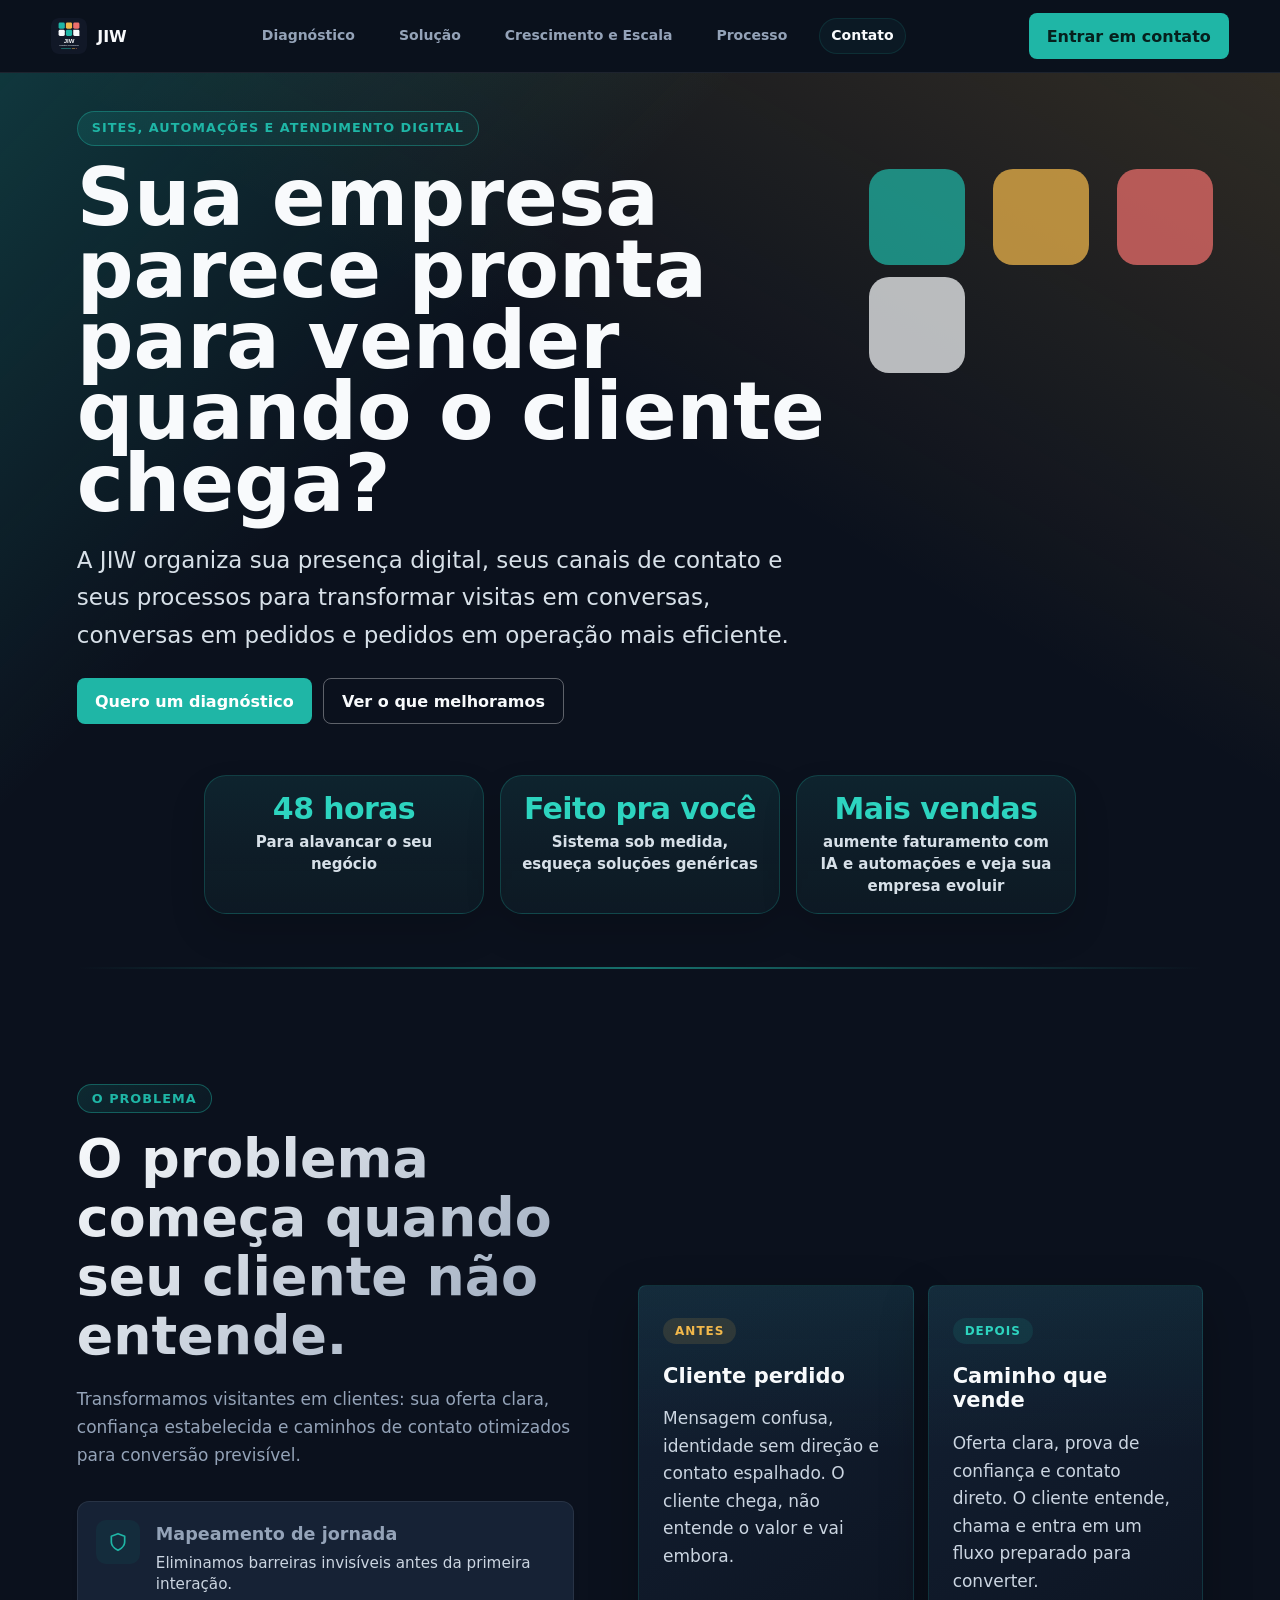
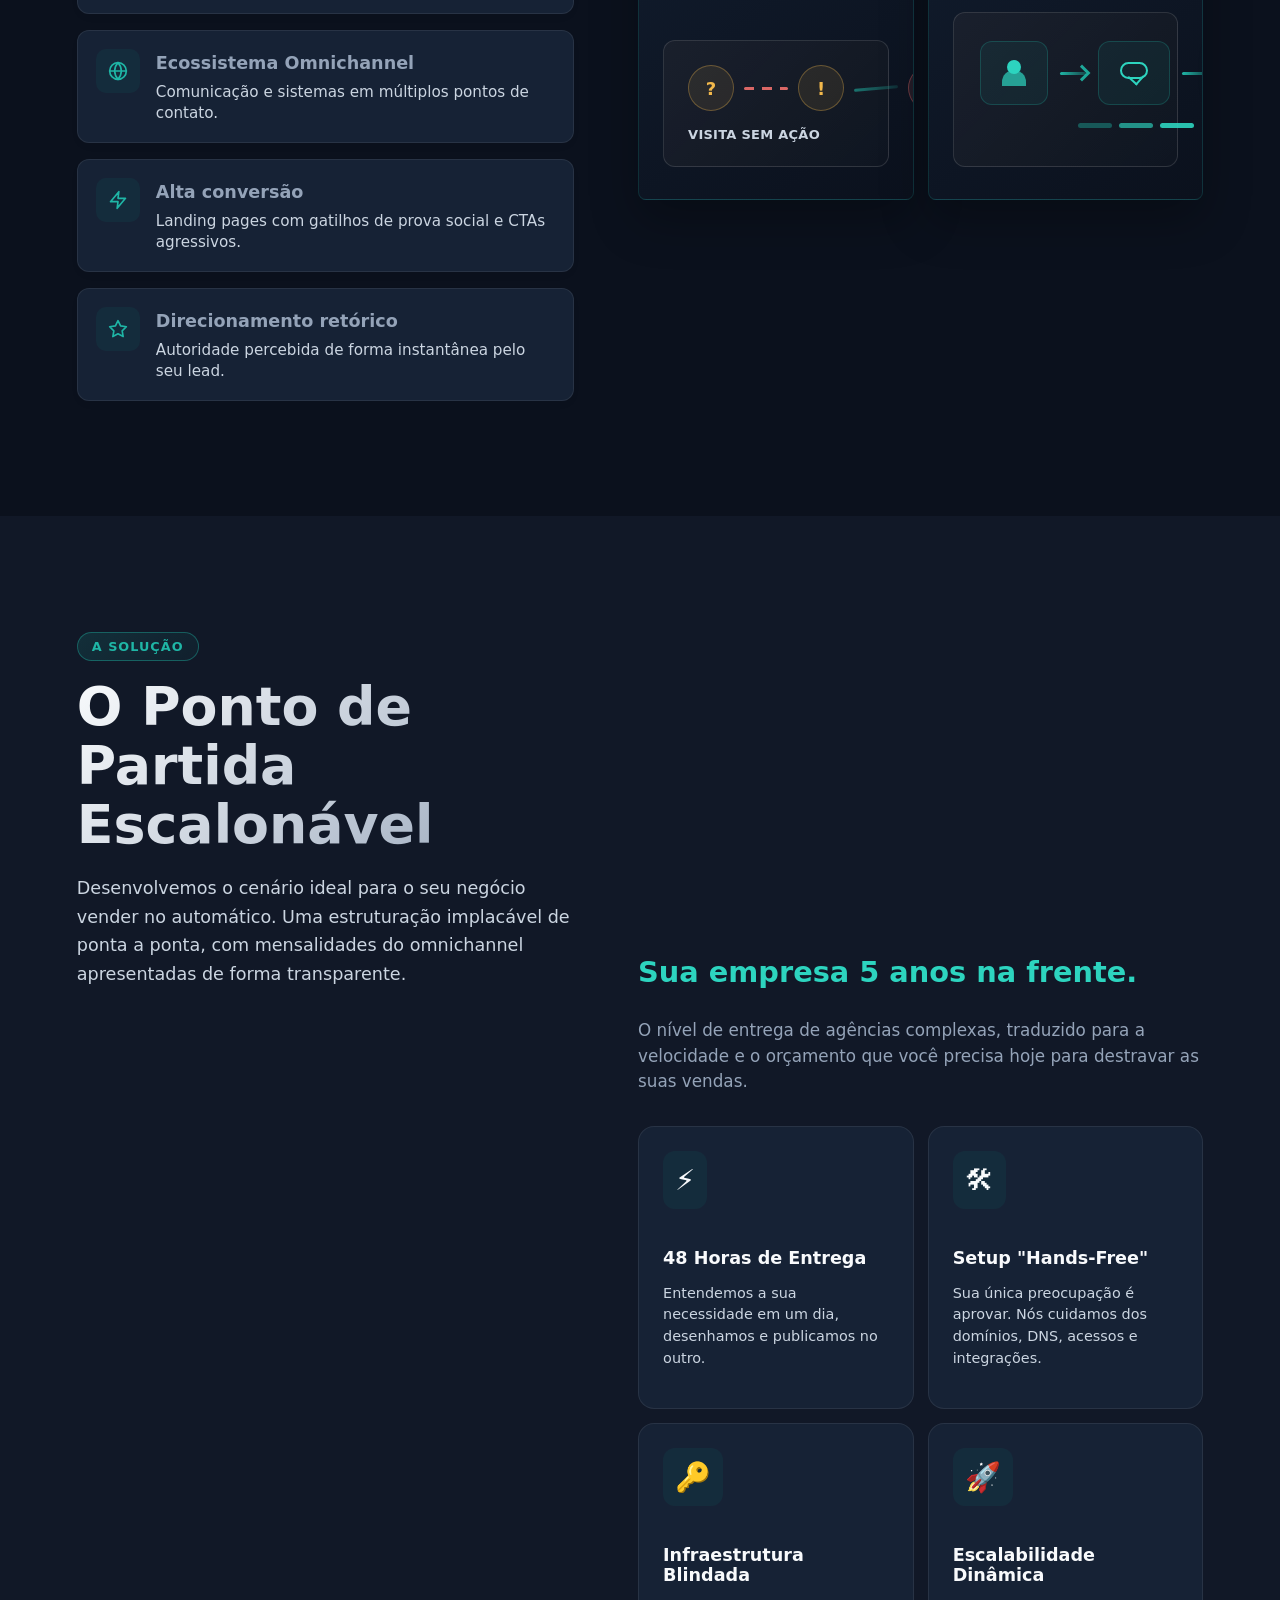
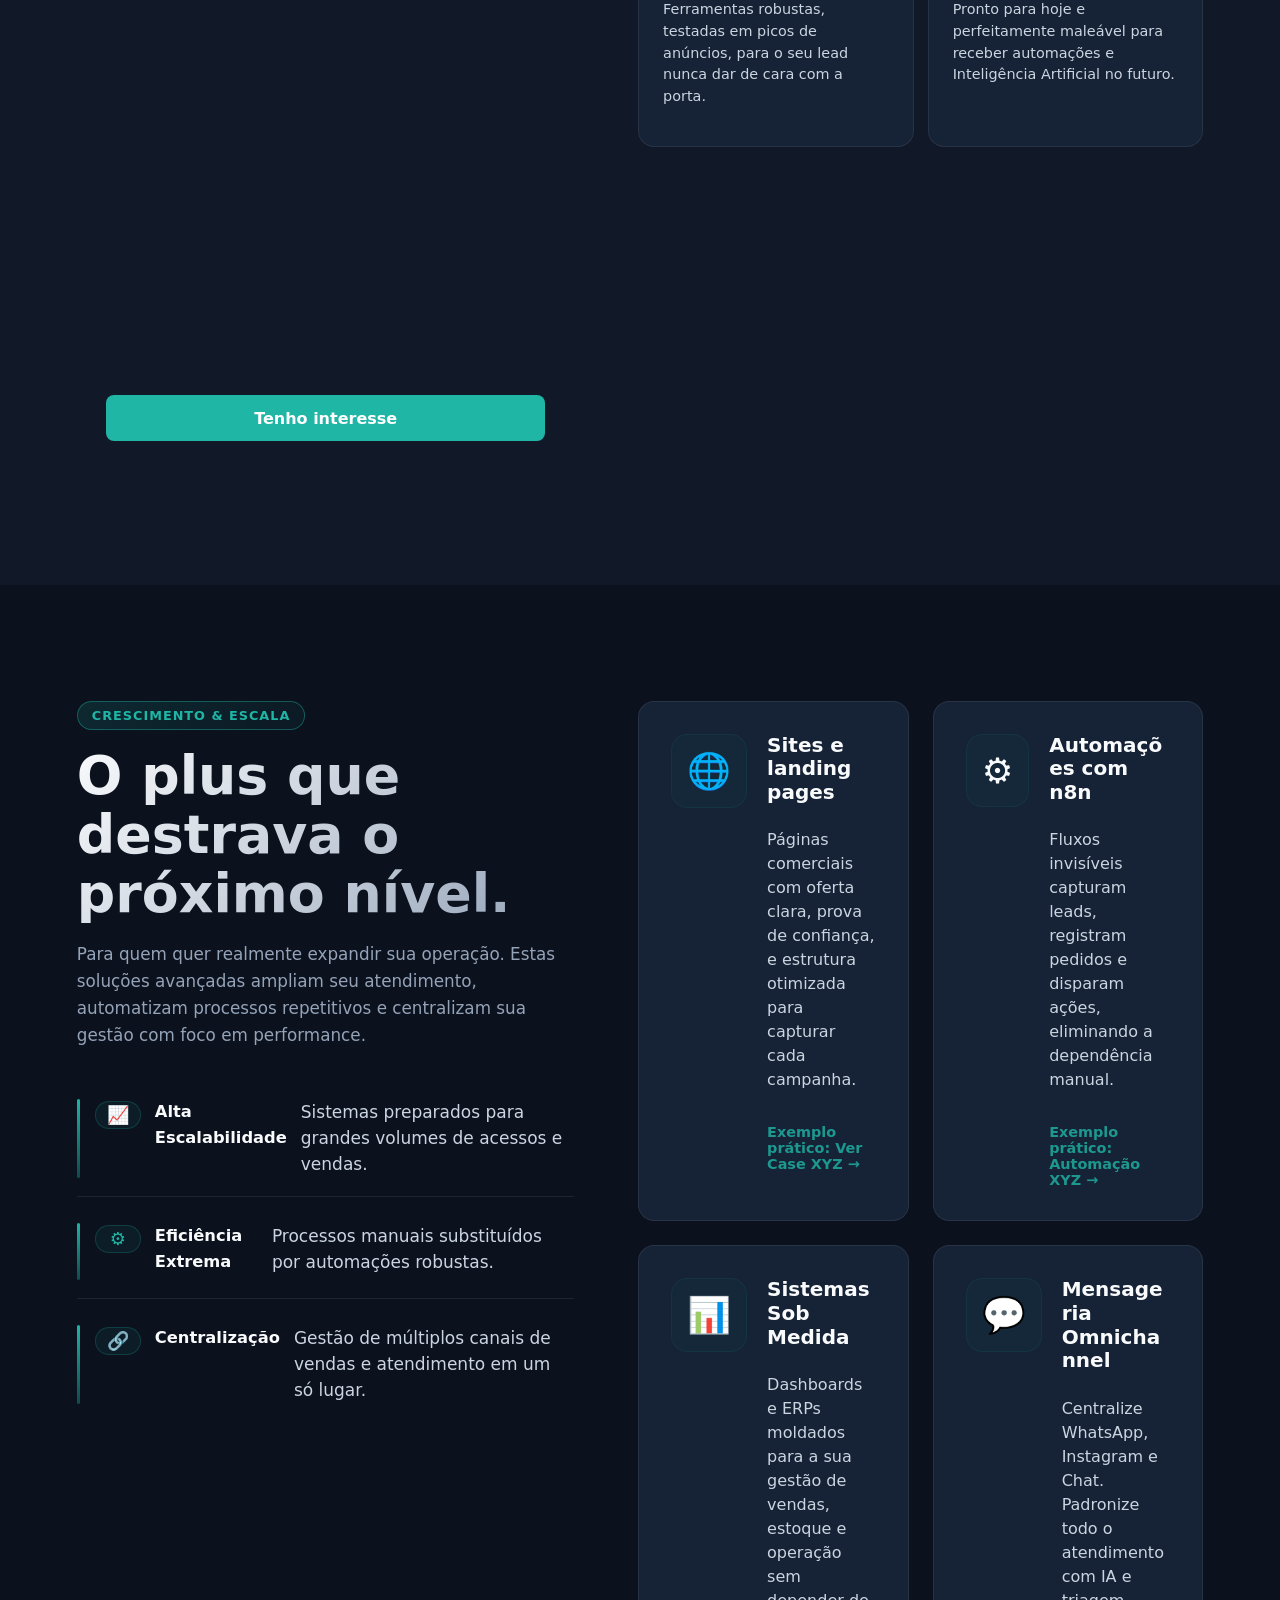
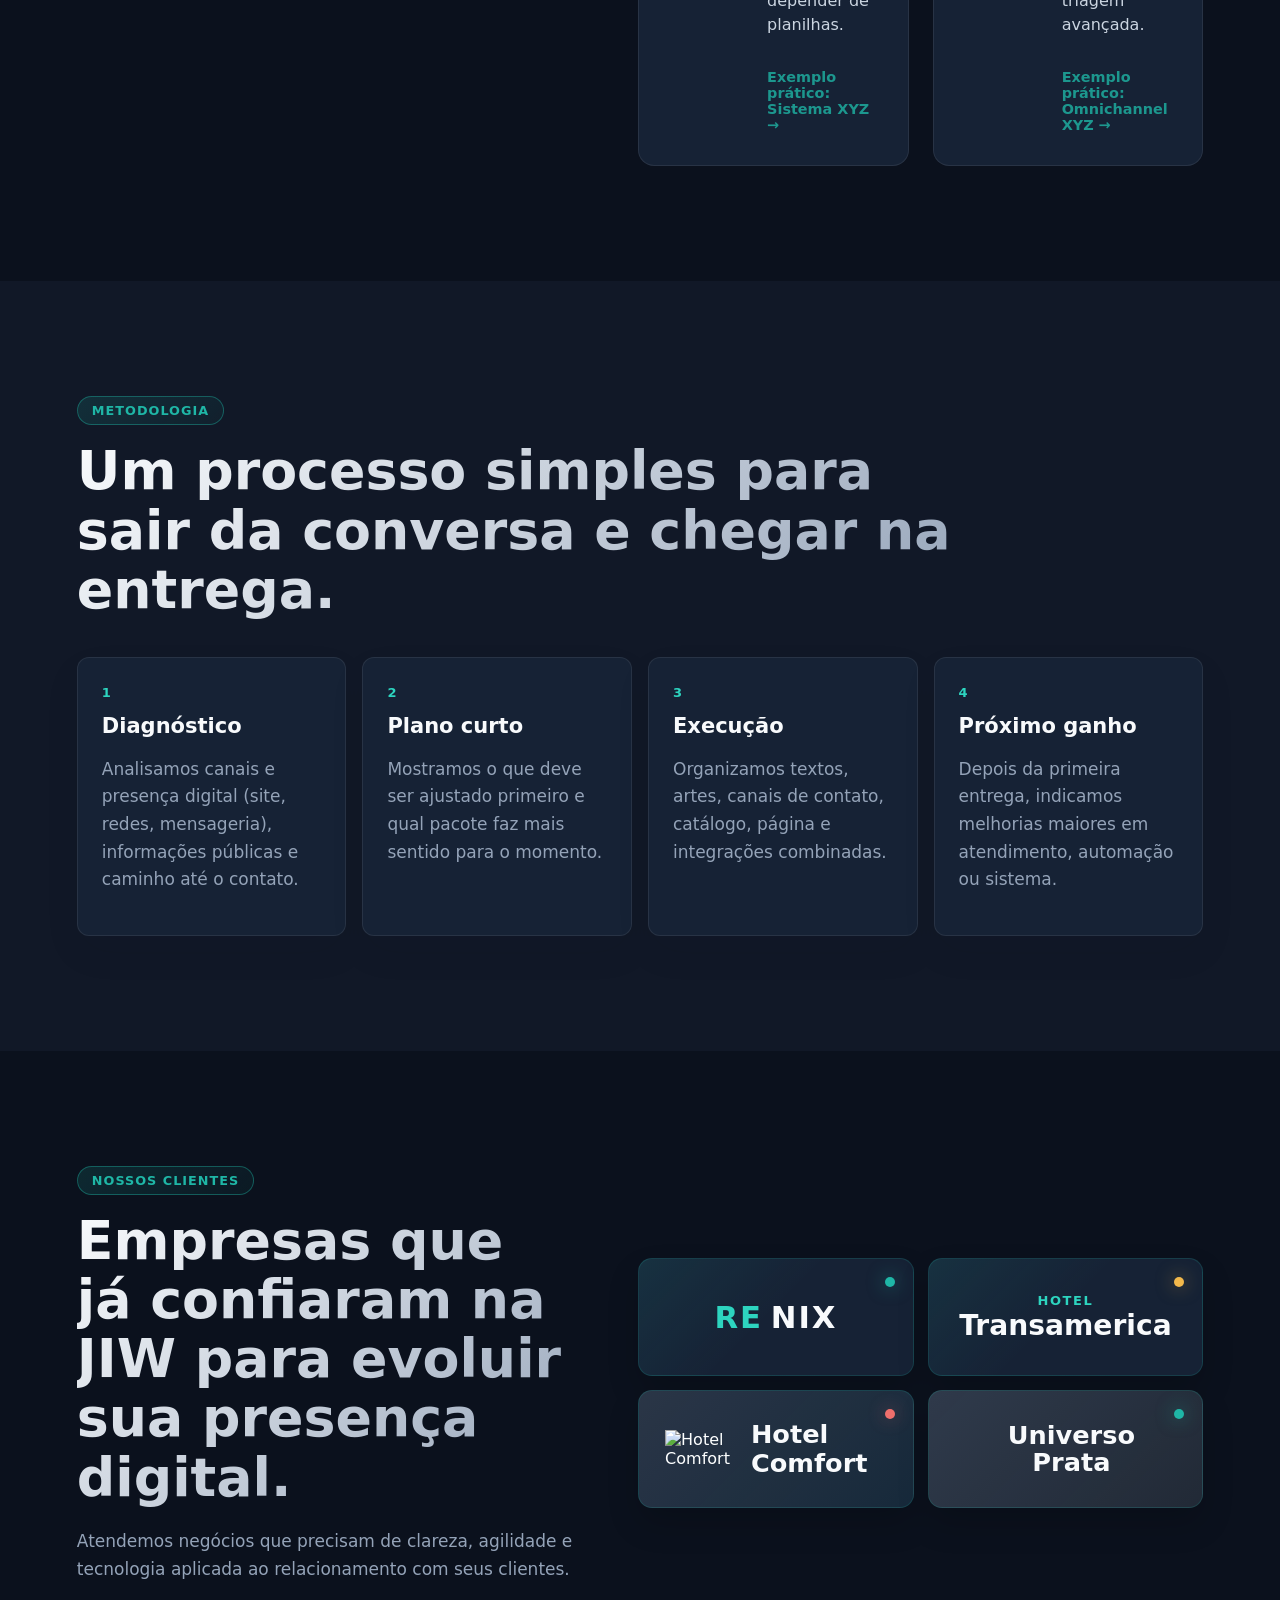
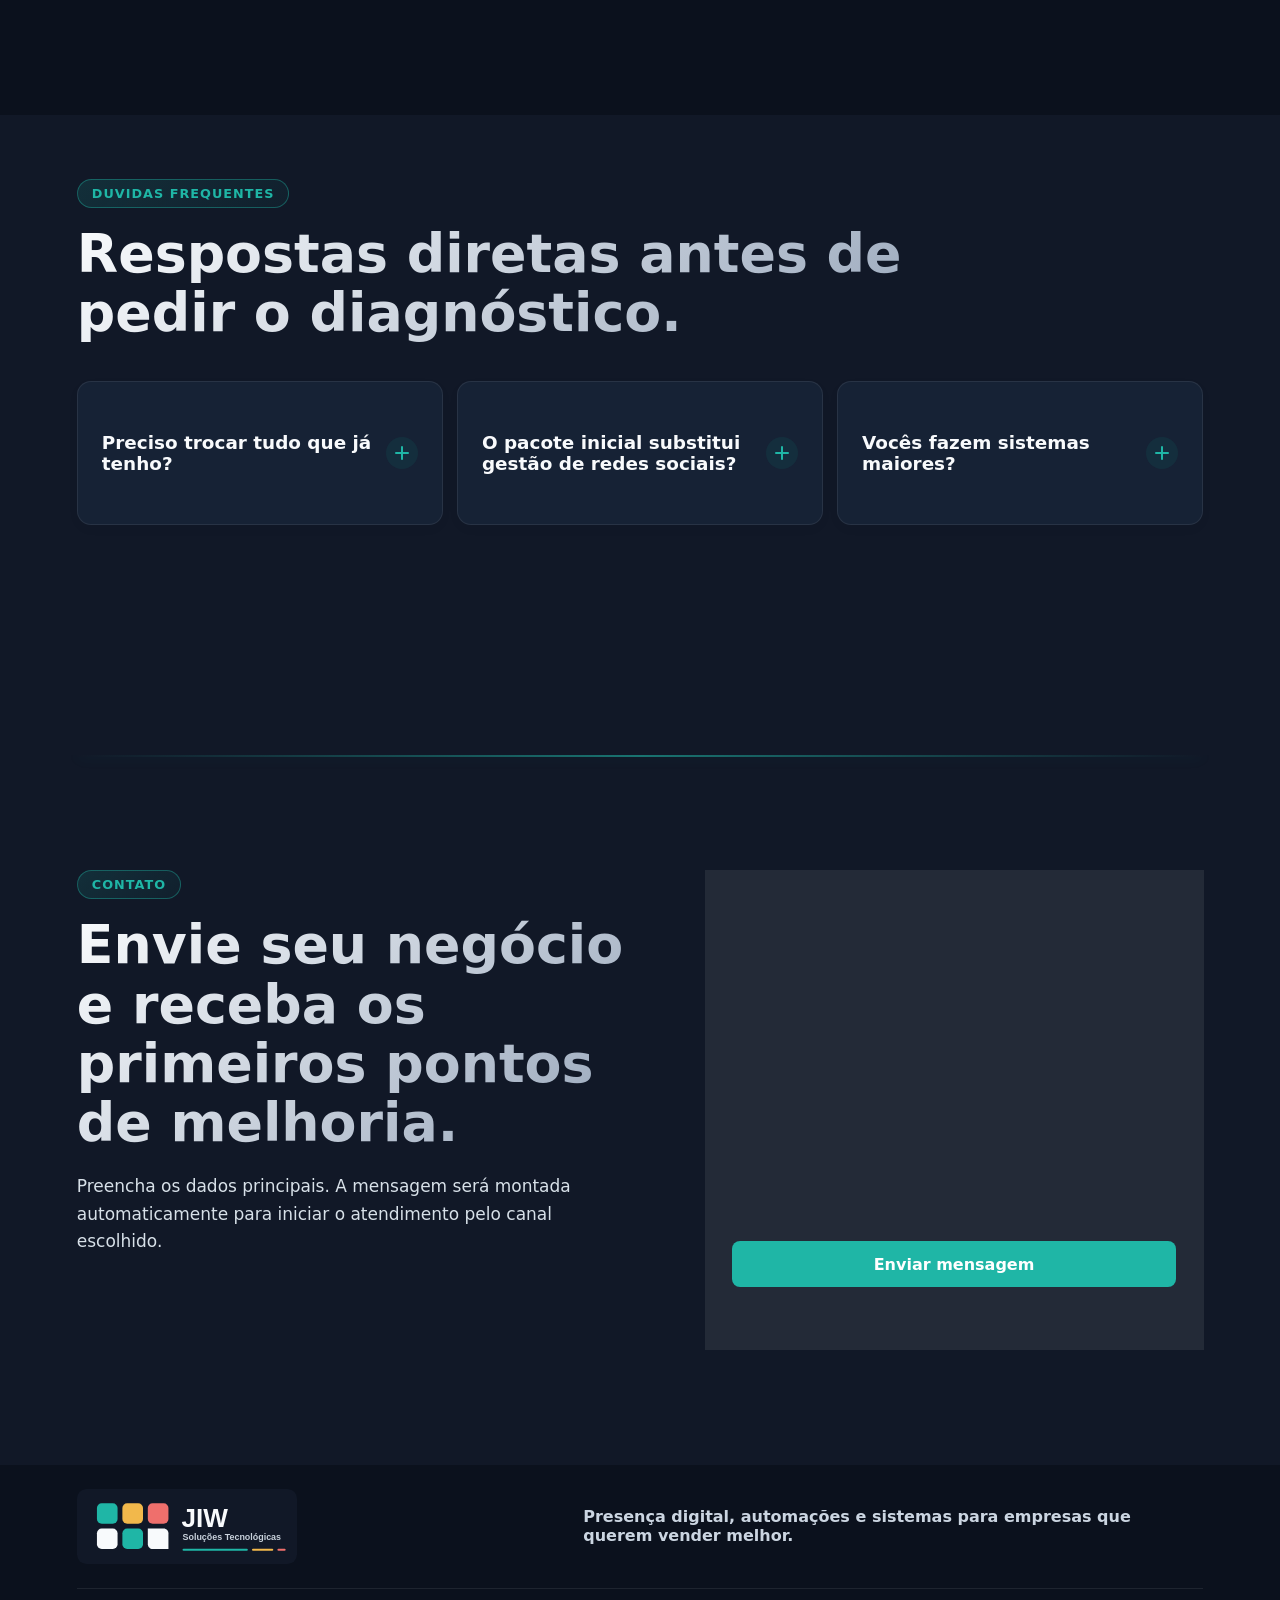
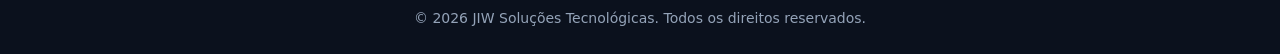
==== commit 7eab6ecf: "style: ajuste na responsividade" ====
--- a/index.html
+++ b/index.html
@@ -220,7 +220,7 @@
       
       
       <section class="section split" id="solucoes">
-        <div class="section-copy premium-sticky" style="position: sticky; top: 120px; align-self: start;">
+        <div class="section-copy premium-sticky">
           <div class="premium-badge">Crescimento & Escala</div>
           
           <h2 class="gradient-text">O plus que destrava o próximo nível.</h2>
@@ -440,8 +440,11 @@
     </main>
 
     <footer class="footer">
-      <img src="assets/jiw-logo.svg" alt="JIW Soluções Tecnológicas" />
-      <span>Presença digital, automações e sistemas para empresas que querem vender melhor.</span>
+      <div class="footer-main">
+        <img src="assets/jiw-logo.svg" alt="JIW Soluções Tecnológicas" />
+        <span>Presença digital, automações e sistemas para empresas que querem vender melhor.</span>
+      </div>
+      <p class="footer-rights">&copy; 2026 JIW Soluções Tecnológicas. Todos os direitos reservados.</p>
     </footer>
 
     <script src="script.js?v=2"></script>
--- a/styles.css
+++ b/styles.css
@@ -535,6 +535,12 @@
 
 .section-head {
   margin-bottom: 34px;
+}
+
+.premium-sticky {
+  position: sticky;
+  top: 120px;
+  align-self: start;
 }
 
 .premium-bullets {
@@ -980,13 +986,18 @@
 }
 
 .footer {
+  display: grid;
+  gap: 24px;
+  padding: 24px clamp(18px, 6vw, 92px);
+  background: #0b111d;
+  color: #cbd5e1;
+}
+
+.footer-main {
   display: flex;
   align-items: center;
   justify-content: space-between;
   gap: 24px;
-  padding: 24px clamp(18px, 6vw, 92px);
-  background: #0b111d;
-  color: #cbd5e1;
 }
 
 .footer img {
@@ -1000,9 +1011,24 @@
   font-weight: 650;
 }
 
+.footer-rights {
+  margin: 0;
+  padding-top: 18px;
+  border-top: 1px solid var(--line);
+  color: var(--muted);
+  font-size: 14px;
+  text-align: center;
+}
+
 @media (max-width: 1020px) {
   .nav {
     display: none;
+  }
+
+  .premium-sticky {
+    position: static;
+    top: auto;
+    align-self: auto;
   }
 
   .section.split,
@@ -1046,7 +1072,8 @@
   }
 
   .hero-actions,
-  .footer {
+  .footer,
+  .footer-main {
     align-items: stretch;
     flex-direction: column;
   }
@@ -1509,23 +1536,23 @@
 }
 
 .sales-step.sale i::before {
-  right: 4px;
-  bottom: 4px;
-  left: 4px;
-  height: 22px;
+  inset: 2px;
   border: 2px solid var(--teal-dark);
-  border-radius: 7px;
-  background: rgba(31, 182, 166, 0.12);
+  border-radius: 999px;
+  background:
+    radial-gradient(circle at 35% 28%, rgba(248, 250, 252, 0.24), transparent 22px),
+    rgba(31, 182, 166, 0.12);
 }
 
 .sales-step.sale i::after {
-  top: 2px;
-  left: 11px;
-  width: 12px;
-  height: 11px;
-  border: 2px solid var(--teal-dark);
-  border-bottom: 0;
-  border-radius: 999px 999px 0 0;
+  inset: 0;
+  display: grid;
+  place-items: center;
+  color: var(--teal-light);
+  font-size: 22px;
+  font-weight: 900;
+  line-height: 1;
+  content: "$";
 }
 
 .sales-step.sale {
@@ -1534,13 +1561,13 @@
 
 .sales-step.sale::after {
   position: absolute;
-  right: 13px;
-  bottom: 16px;
-  width: 14px;
-  height: 7px;
-  border-left: 3px solid #06201d;
-  border-bottom: 3px solid #06201d;
-  transform: rotate(-45deg);
+  right: 12px;
+  bottom: 14px;
+  width: 8px;
+  height: 8px;
+  border-radius: 999px;
+  background: var(--amber);
+  box-shadow: -18px -26px 0 rgba(242, 184, 75, 0.32);
   content: "";
 }
 
@@ -1874,7 +1901,9 @@
 @media (max-width: 768px) {
   .expansion-grid {
     grid-template-columns: 1fr !important;
-  }
+    width: 100%;
+  }
+
   .service-card {
     flex-direction: column;
     padding: 24px !important;
@@ -2070,3 +2099,418 @@
   box-shadow: 0 0 14px var(--divider-glow);
   content: "";
 }
+
+/* ================================
+   Responsividade global
+   ================================ */
+
+html {
+  -webkit-text-size-adjust: 100%;
+  text-size-adjust: 100%;
+}
+
+body {
+  overflow-x: hidden;
+}
+
+@media (max-width: 1280px) {
+  .hero-content {
+    max-width: 840px;
+  }
+
+  .hero-bg {
+    right: clamp(12px, 4vw, 56px);
+    gap: 12px;
+  }
+
+  .brand-tile {
+    width: 96px;
+    height: 96px;
+    border-radius: 20px;
+  }
+
+  .brand-tile.second,
+  .brand-tile.cut {
+    display: none;
+  }
+
+  .comparison,
+  .benefit-grid,
+  .expansion-grid,
+  .faq-container,
+  .client-grid {
+    gap: 14px;
+  }
+}
+
+@media (max-width: 1100px) {
+  .topbar {
+    gap: 14px;
+  }
+
+  .nav {
+    gap: 8px;
+    font-size: 13px;
+  }
+
+  .nav a {
+    padding: 8px 10px 9px;
+  }
+
+  .hero {
+    padding-top: clamp(18px, 3vw, 34px);
+  }
+
+  .hero-content {
+    max-width: 100%;
+    padding-right: clamp(0px, 2vw, 20px);
+  }
+
+  .hero-proof div {
+    max-width: none;
+  }
+
+  .section.split {
+    gap: clamp(24px, 4vw, 44px);
+  }
+}
+
+@media (max-width: 920px) {
+  .topbar {
+    flex-wrap: wrap;
+  }
+
+  .brand {
+    order: 1;
+  }
+
+  .nav-cta {
+    order: 2;
+    margin-left: auto;
+  }
+
+  .nav {
+    order: 3;
+    display: flex;
+    flex-wrap: wrap;
+    justify-content: center;
+    width: 100%;
+    padding-top: 4px;
+  }
+
+  .hero {
+    min-height: auto;
+    padding-bottom: clamp(28px, 5vw, 46px);
+  }
+
+  .hero-bg {
+    top: 18px;
+    right: -18px;
+    opacity: 0.18;
+    transform: scale(0.88);
+    transform-origin: top right;
+  }
+
+  .section,
+  .footer,
+  .topbar {
+    padding-inline: clamp(16px, 4vw, 28px);
+  }
+
+  .pricing,
+  .steps,
+  .benefit-grid,
+  .expansion-grid,
+  .client-grid,
+  .faq-container,
+  .comparison {
+    grid-template-columns: repeat(2, minmax(0, 1fr));
+  }
+
+  .contact,
+  .section.split {
+    grid-template-columns: 1fr;
+  }
+
+  .contact {
+    gap: 24px;
+  }
+
+  .lead-form {
+    width: 100%;
+  }
+}
+
+@media (max-width: 700px) {
+  .topbar {
+    position: sticky;
+    gap: 10px;
+  }
+
+  .brand img {
+    width: 32px;
+    height: 32px;
+  }
+
+  .nav {
+    gap: 6px;
+  }
+
+  .nav a {
+    padding: 7px 10px 8px;
+    font-size: 12px;
+  }
+
+  .nav-cta,
+  .button {
+    min-height: 44px;
+    padding-inline: 16px;
+    width: 100%;
+  }
+
+  .hero {
+    padding-top: 22px;
+  }
+
+  .hero-bg {
+    display: none;
+  }
+
+  .eyebrow {
+    font-size: 0.72rem;
+    letter-spacing: 0.08em;
+  }
+
+  h1 {
+    font-size: clamp(34px, 11vw, 56px);
+    line-height: 0.95;
+  }
+
+  h2 {
+    font-size: clamp(26px, 8vw, 40px);
+  }
+
+  h3 {
+    font-size: 19px;
+  }
+
+  p,
+  li {
+    font-size: 16px;
+    line-height: 1.6;
+  }
+
+  .hero-text {
+    font-size: 17px;
+  }
+
+  .hero-actions {
+    flex-direction: column;
+  }
+
+  .hero-proof {
+    margin-top: 20px;
+    gap: 12px;
+  }
+
+  .hero-proof div {
+    flex-basis: 100%;
+    padding: 16px 14px;
+  }
+
+  .section {
+    padding-top: 56px;
+    padding-bottom: 56px;
+  }
+
+  .pricing,
+  .steps,
+  .benefit-grid,
+  .expansion-grid,
+  .client-grid,
+  .faq-container,
+  .comparison {
+    grid-template-columns: 1fr !important;
+  }
+
+  #solucoes {
+    align-items: stretch;
+  }
+
+  #solucoes .section-copy {
+    margin-bottom: 6px;
+  }
+
+  #solucoes .premium-bullets {
+    margin-bottom: 18px;
+  }
+
+  #solucoes .expansion-grid {
+    align-self: stretch;
+    margin-top: 0;
+  }
+
+  #solucoes .service-card:hover,
+  #solucoes .service-card:hover .sv-case {
+    transform: none !important;
+  }
+
+  .view,
+  .price-card,
+  .steps article,
+  .b-card,
+  .service-card,
+  .client-card,
+  details.frufru-faq,
+  .lead-form {
+    border-radius: 14px;
+  }
+
+  .price-card {
+    padding: 22px;
+  }
+
+  .price-card strong {
+    font-size: 40px;
+  }
+
+  .steps article,
+  .view,
+  .b-card,
+  .service-card,
+  .client-card {
+    padding: 20px;
+  }
+
+  .faq details,
+  details.frufru-faq summary {
+    min-height: auto;
+  }
+
+  details.frufru-faq summary {
+    padding: 20px;
+    font-size: 1rem;
+  }
+
+  .faq-content {
+    font-size: 1rem;
+    padding-left: 20px;
+    padding-right: 20px;
+  }
+
+  details.frufru-faq.is-open .faq-content {
+    padding-bottom: 20px;
+  }
+
+  .footer {
+    text-align: center;
+  }
+
+  .footer-main {
+    flex-direction: column;
+    align-items: center;
+    gap: 16px;
+  }
+
+  .footer img {
+    width: min(220px, 70vw);
+    margin: 0 auto;
+  }
+
+  .footer span {
+    max-width: none;
+  }
+}
+
+@media (max-width: 520px) {
+  .topbar {
+    position: sticky;
+    top: 0;
+    justify-content: center;
+  }
+
+  .brand {
+    width: 100%;
+    justify-content: center;
+  }
+
+  .nav {
+    justify-content: center;
+  }
+
+  .nav-cta {
+    width: 100%;
+  }
+
+  .hero-content,
+  .section-head,
+  .section-copy,
+  .contact-copy,
+  .package-benefits {
+    max-width: none;
+  }
+
+  .premium-badge,
+  .eyebrow {
+    max-width: 100%;
+    white-space: normal;
+  }
+
+  .premium-bullets li {
+    padding-left: 14px;
+  }
+
+  .premium-bullets .bullet-glow {
+    flex-basis: 40px;
+    min-width: 40px;
+  }
+
+  .mini-screen,
+  .conversion-map,
+  .conversion-map.sales {
+    padding: 16px !important;
+  }
+
+  .sales-step {
+    min-height: 56px;
+  }
+
+  input,
+  select {
+    min-height: 46px;
+  }
+}
+
+@media (max-width: 420px) {
+  .section,
+  .footer,
+  .topbar {
+    padding-inline: 14px;
+  }
+
+  h1 {
+    font-size: clamp(30px, 12vw, 44px);
+  }
+
+  .hero-text {
+    font-size: 16px;
+  }
+
+  .hero-proof strong {
+    font-size: 22px;
+  }
+
+  .hero-proof span {
+    font-size: 14px;
+  }
+
+  .premium-bullets strong,
+  .b-card h4,
+  .sv-content h3 {
+    font-size: 1rem;
+  }
+
+  .form-note {
+    line-height: 1.45;
+  }
+}
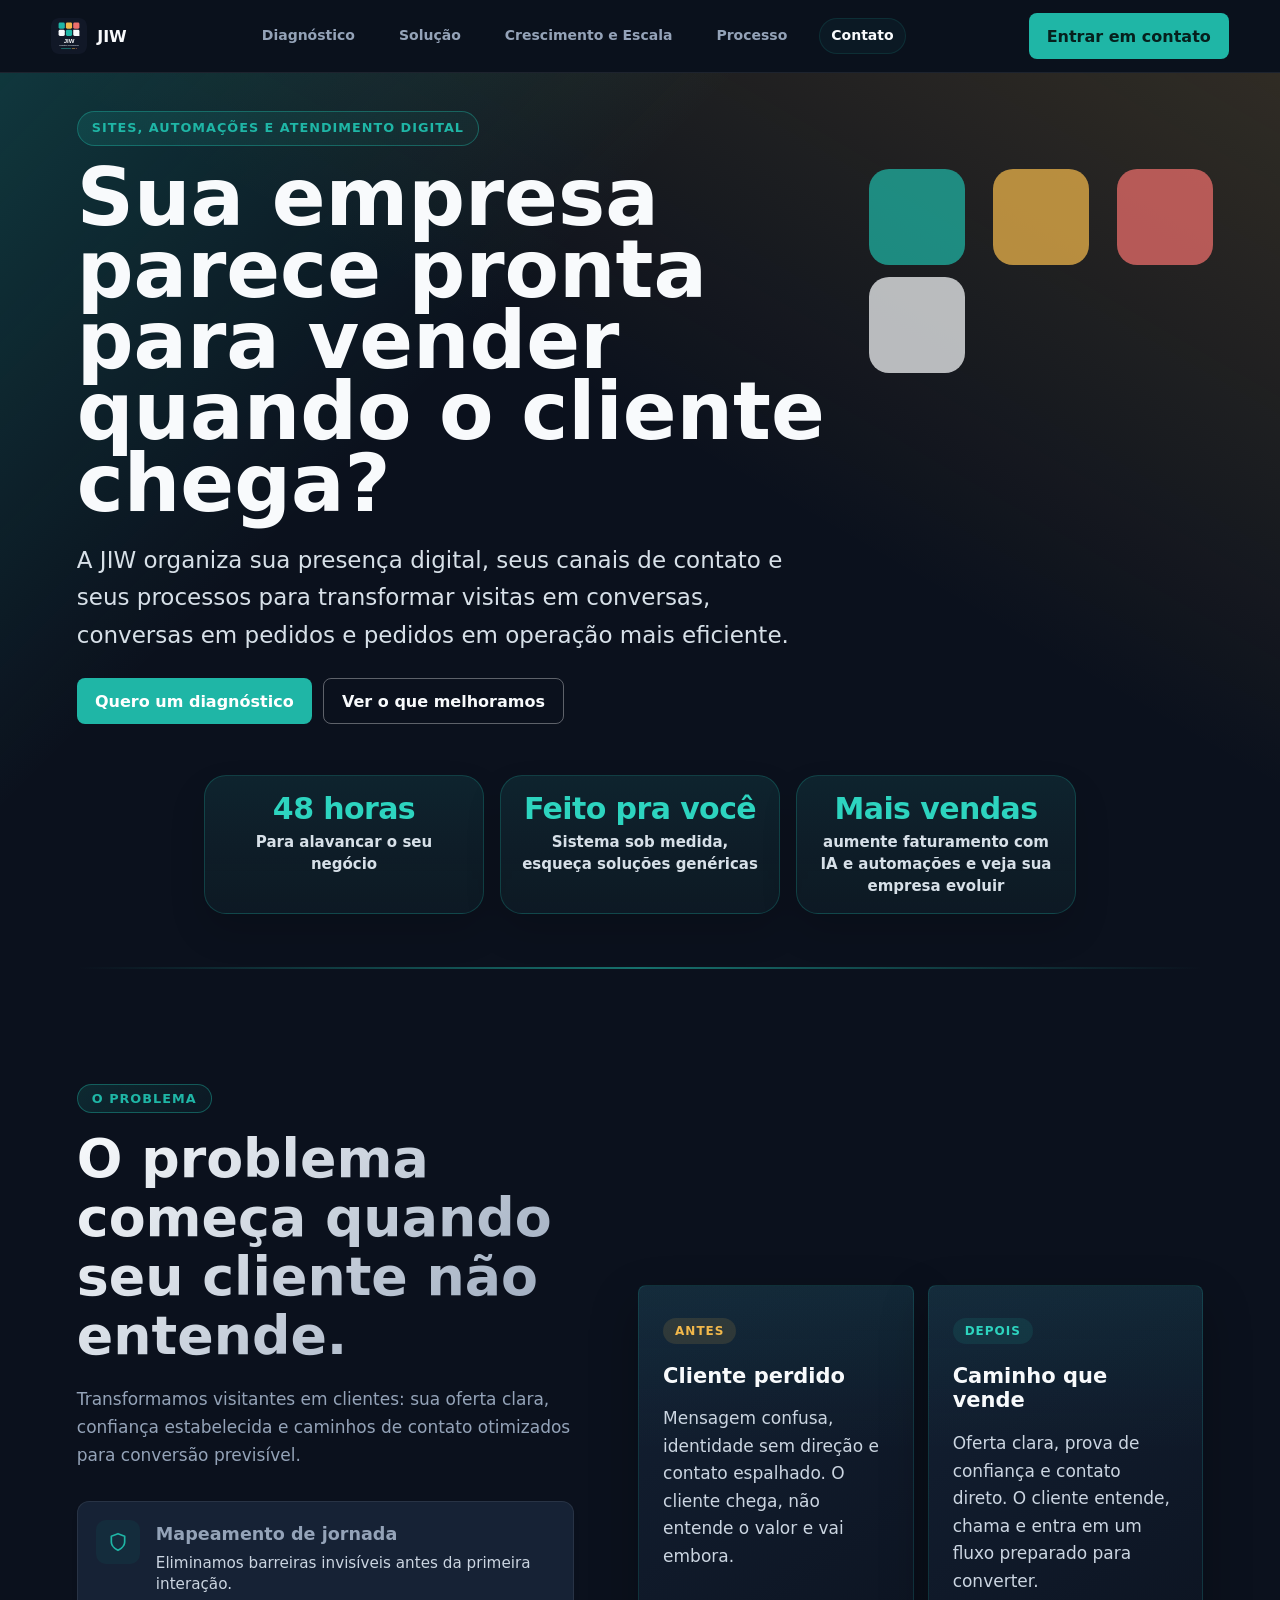
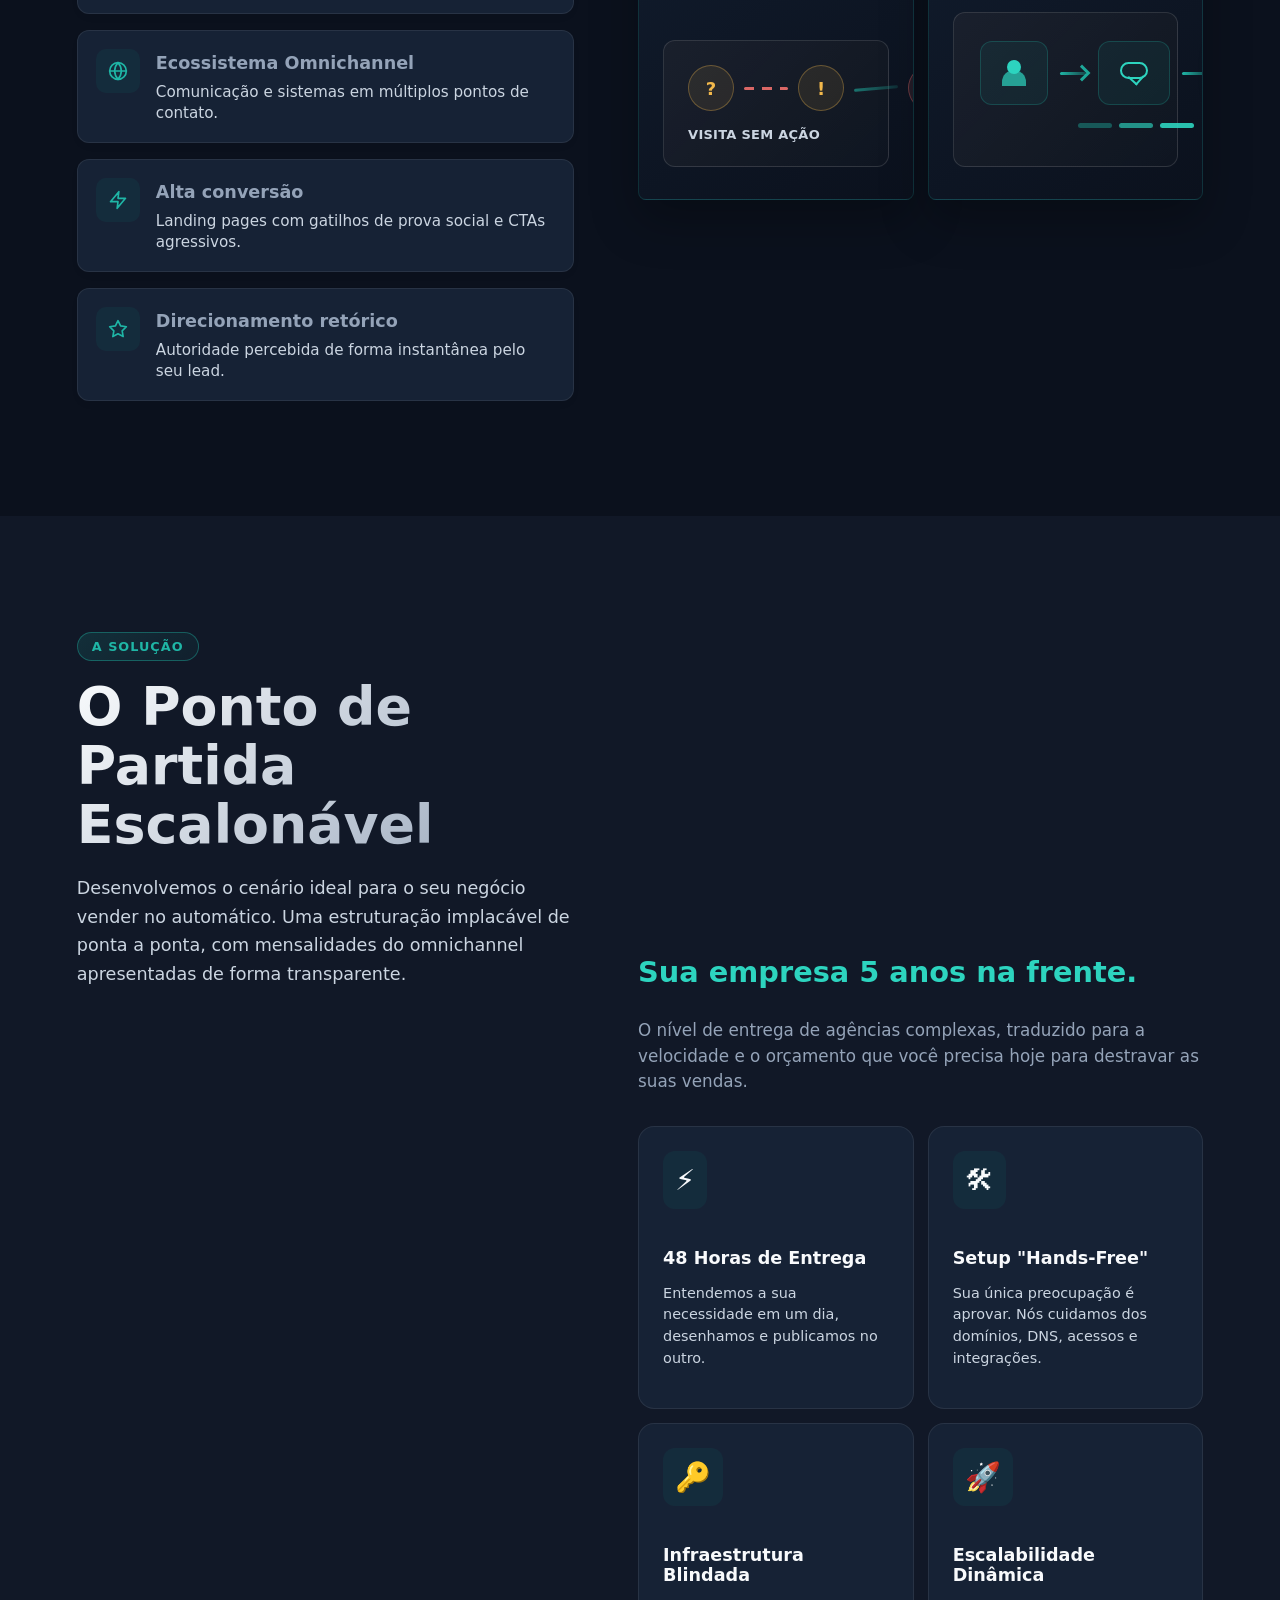
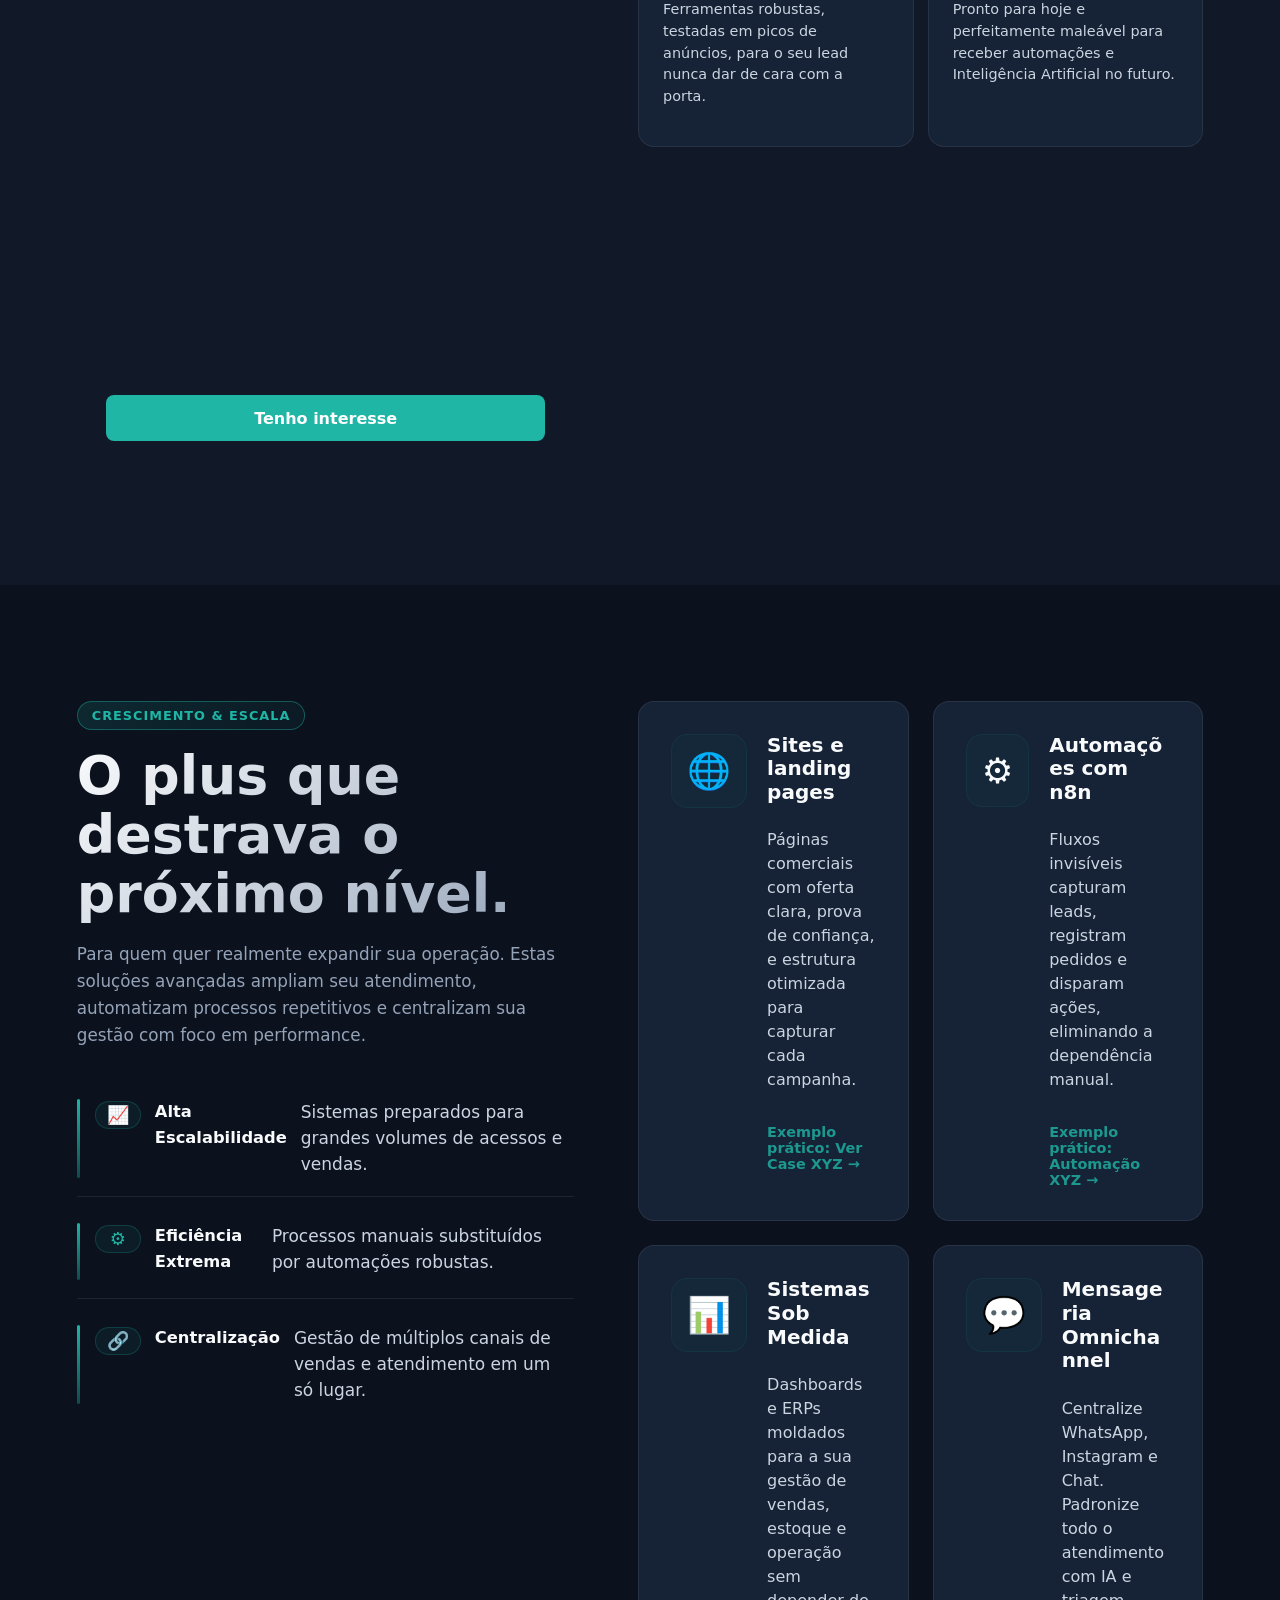
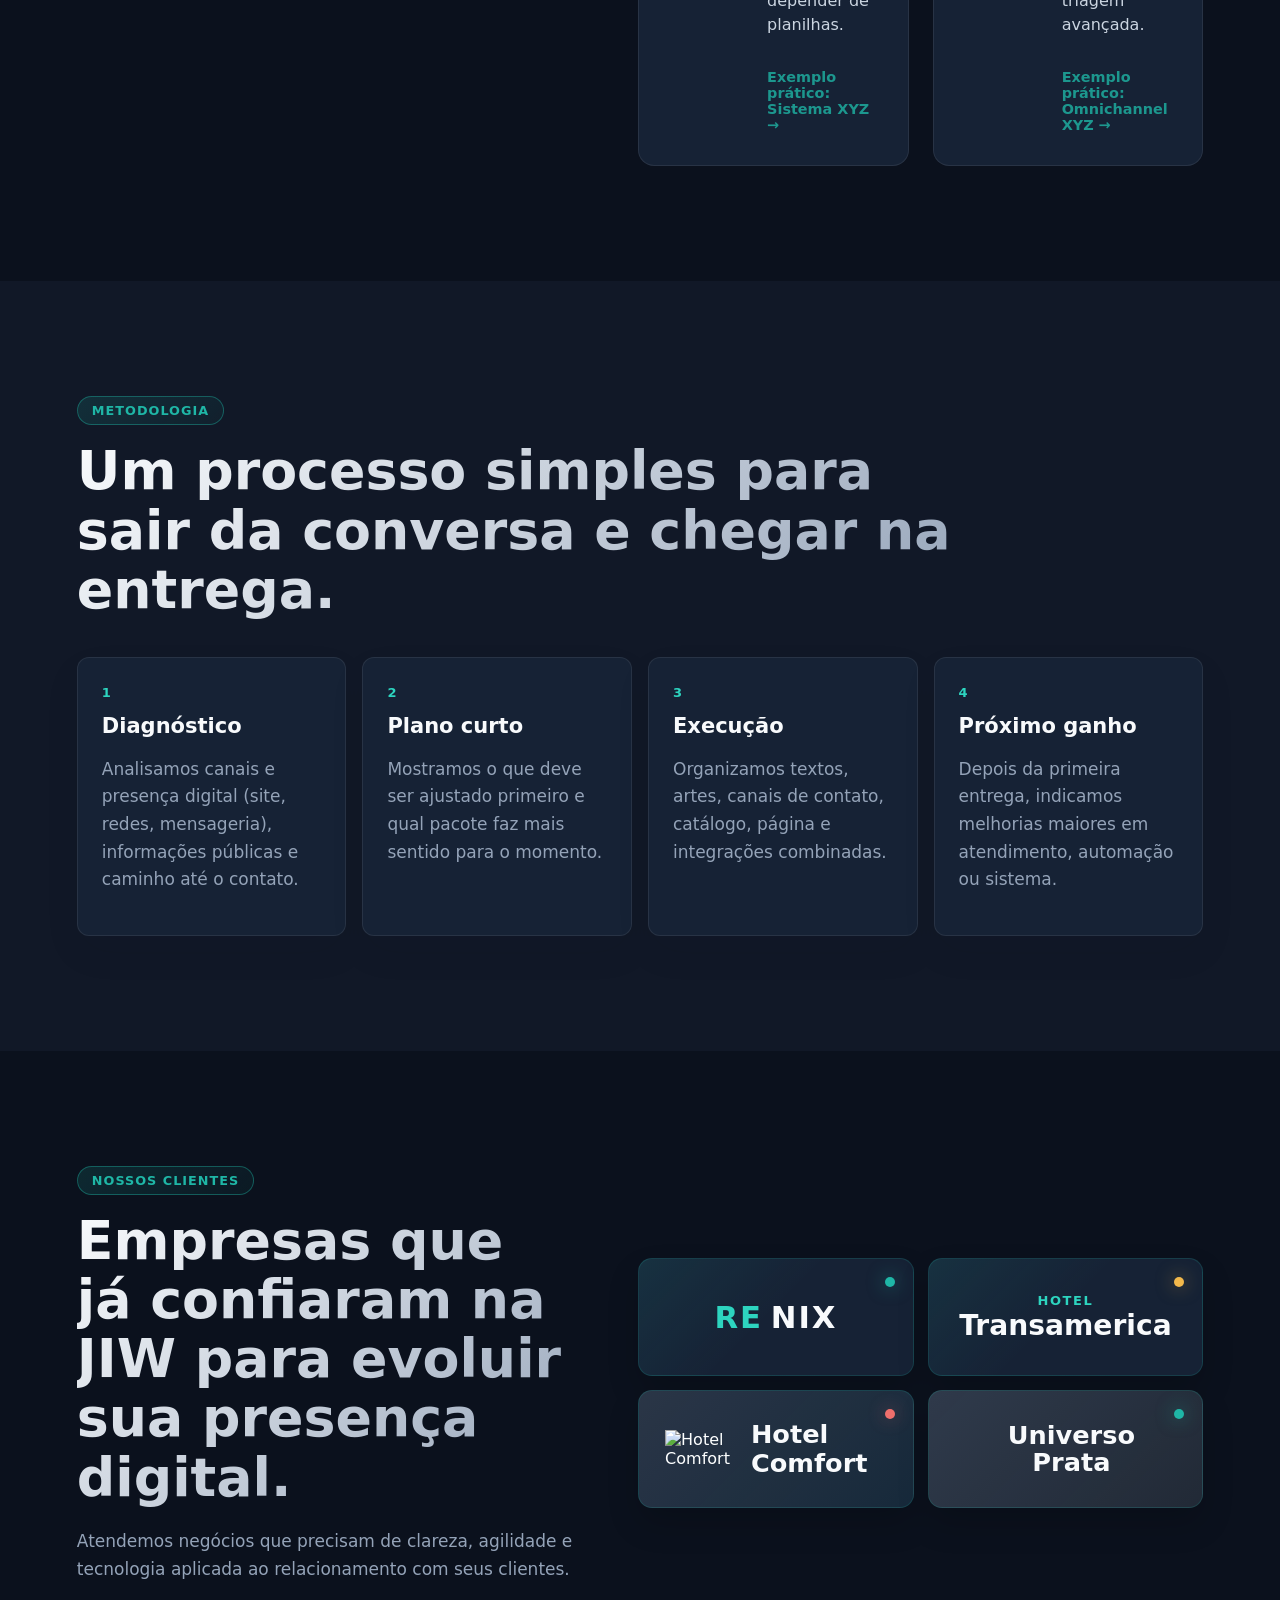
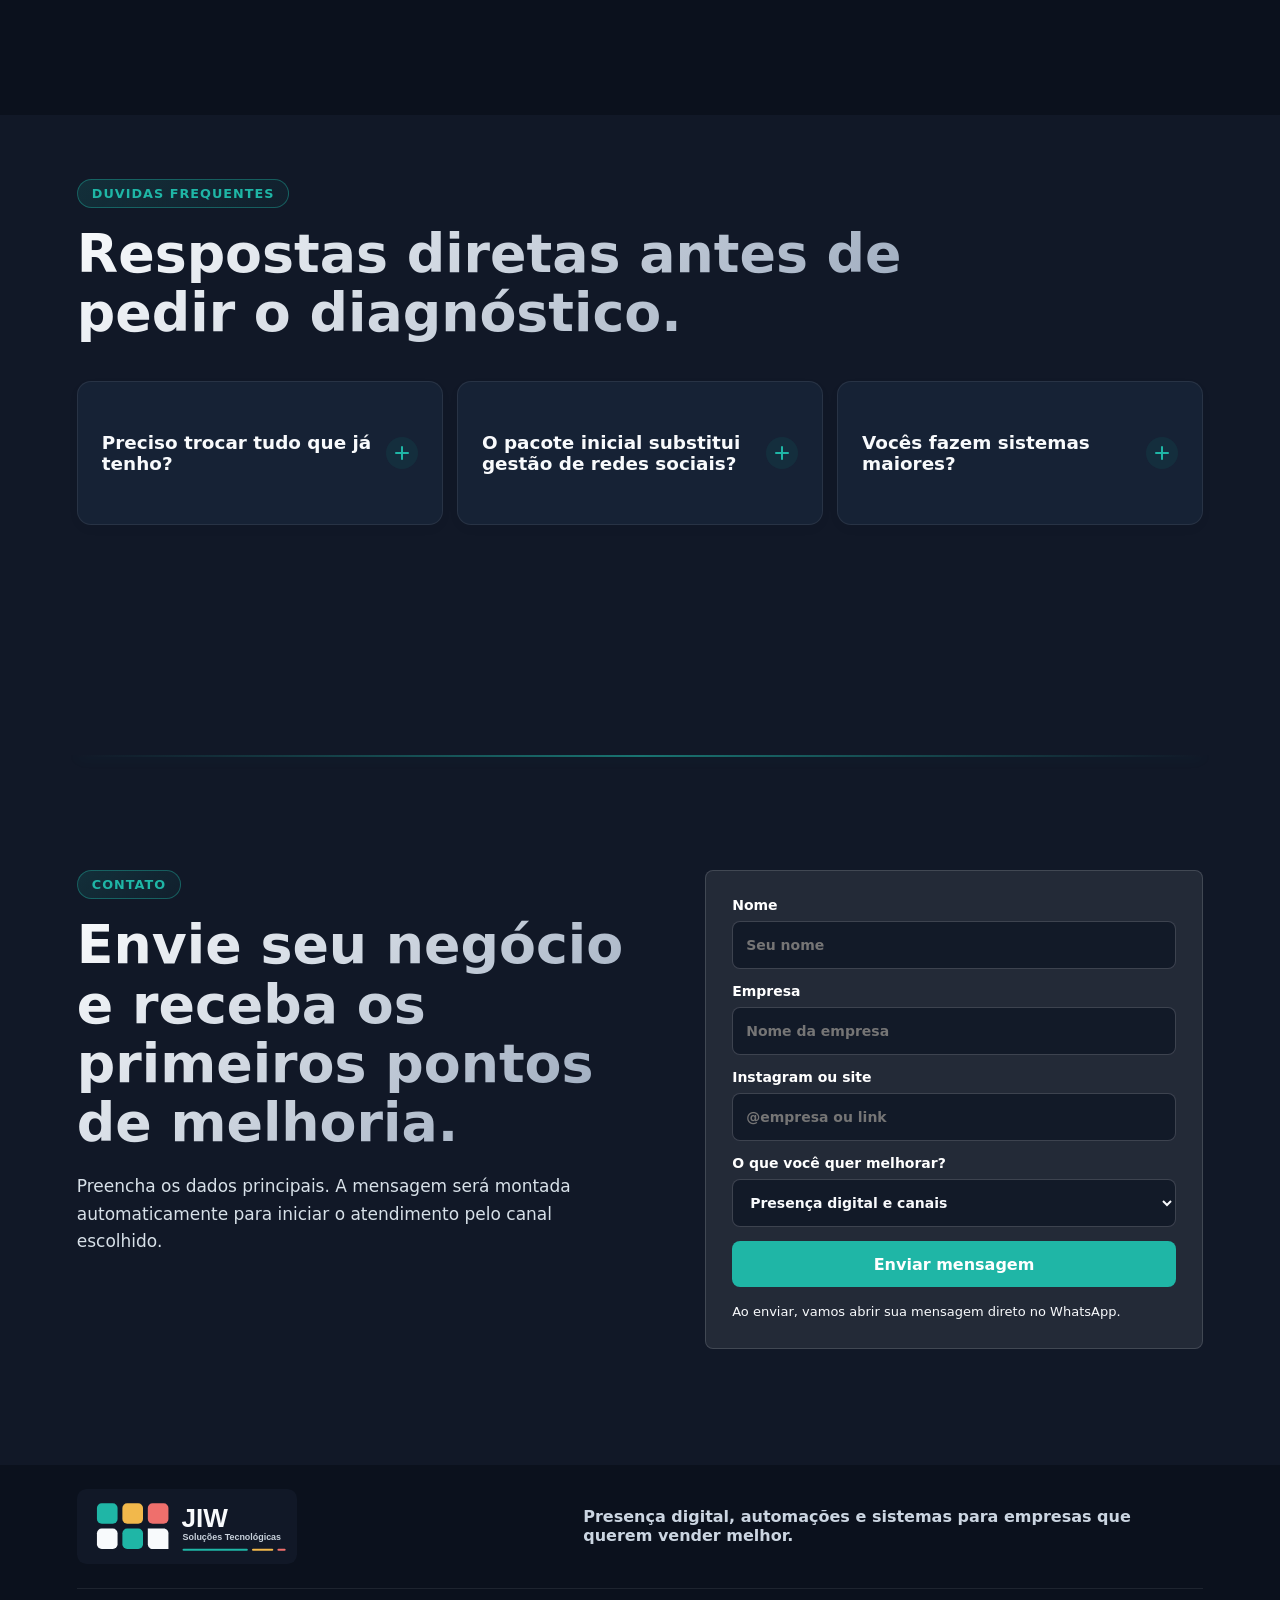
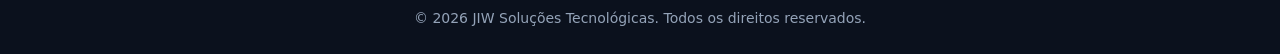
==== commit 3b153e36: "style: inseri a logo da associação na aba do navegador" ====
--- a/index.html
+++ b/index.html
@@ -8,6 +8,9 @@
       name="description"
       content="A JIW organiza presença digital, canais de contato, landing pages, automações, ERP e canais omnichannel para empresas venderem e atenderem melhor."
     />
+    <link rel="icon" type="image/svg+xml" href="assets/jiw-mark.svg" />
+    <link rel="shortcut icon" href="assets/jiw-mark.svg" />
+    <link rel="apple-touch-icon" href="assets/jiw-mark.svg" />
     <link rel="stylesheet" href="styles.css?v=13" />
   </head>
   <body>
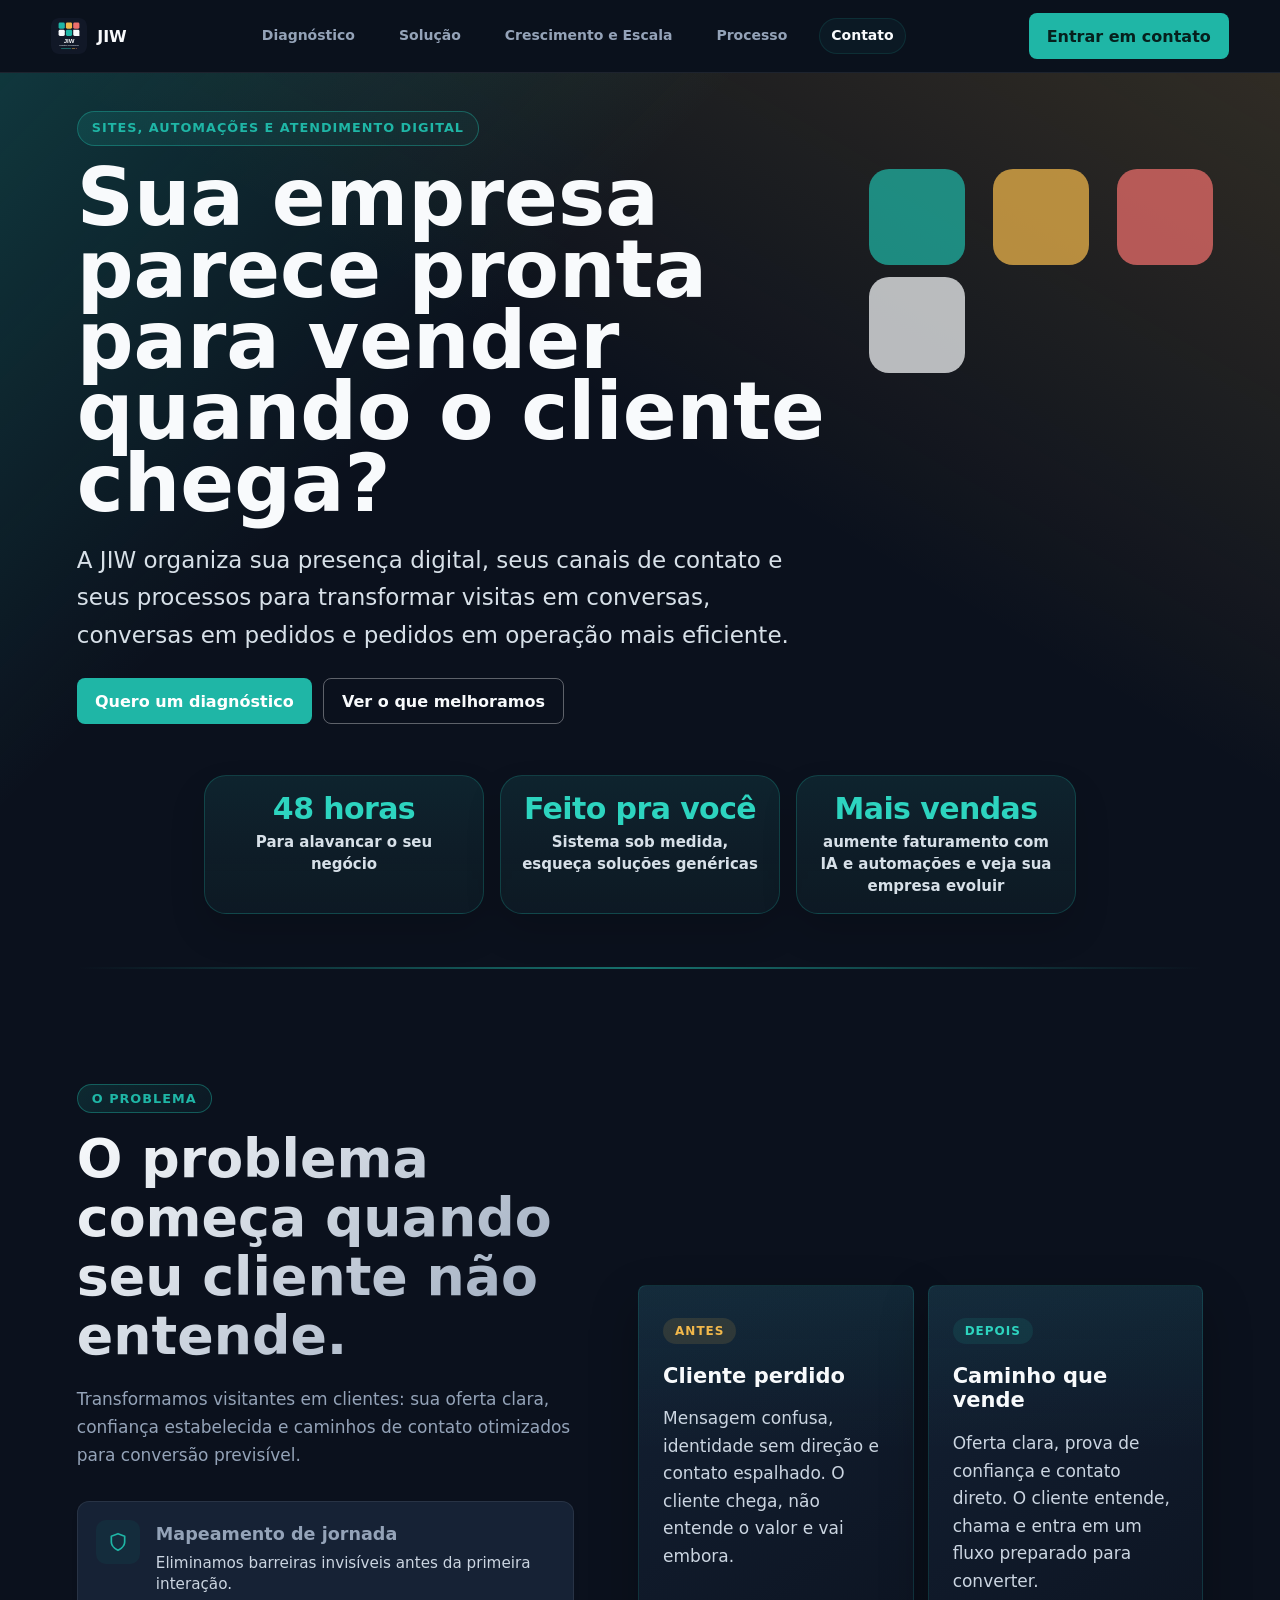
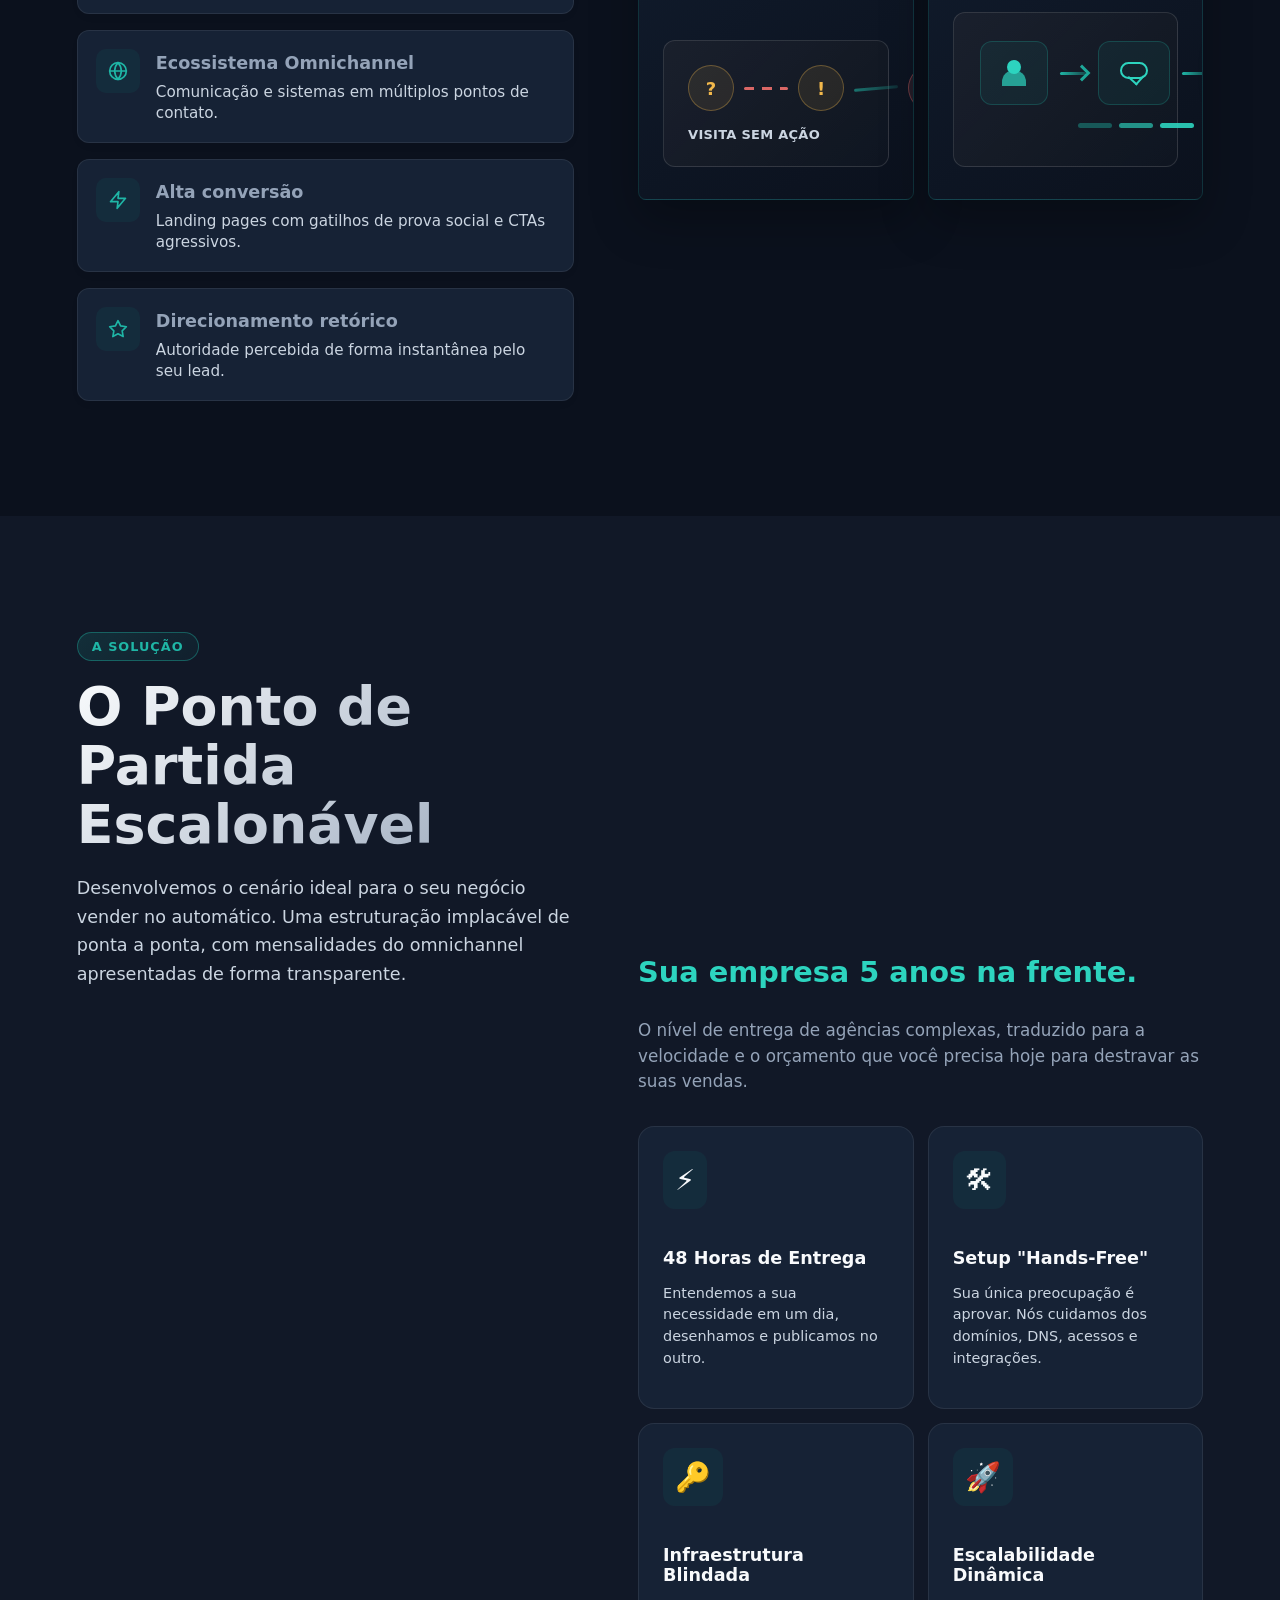
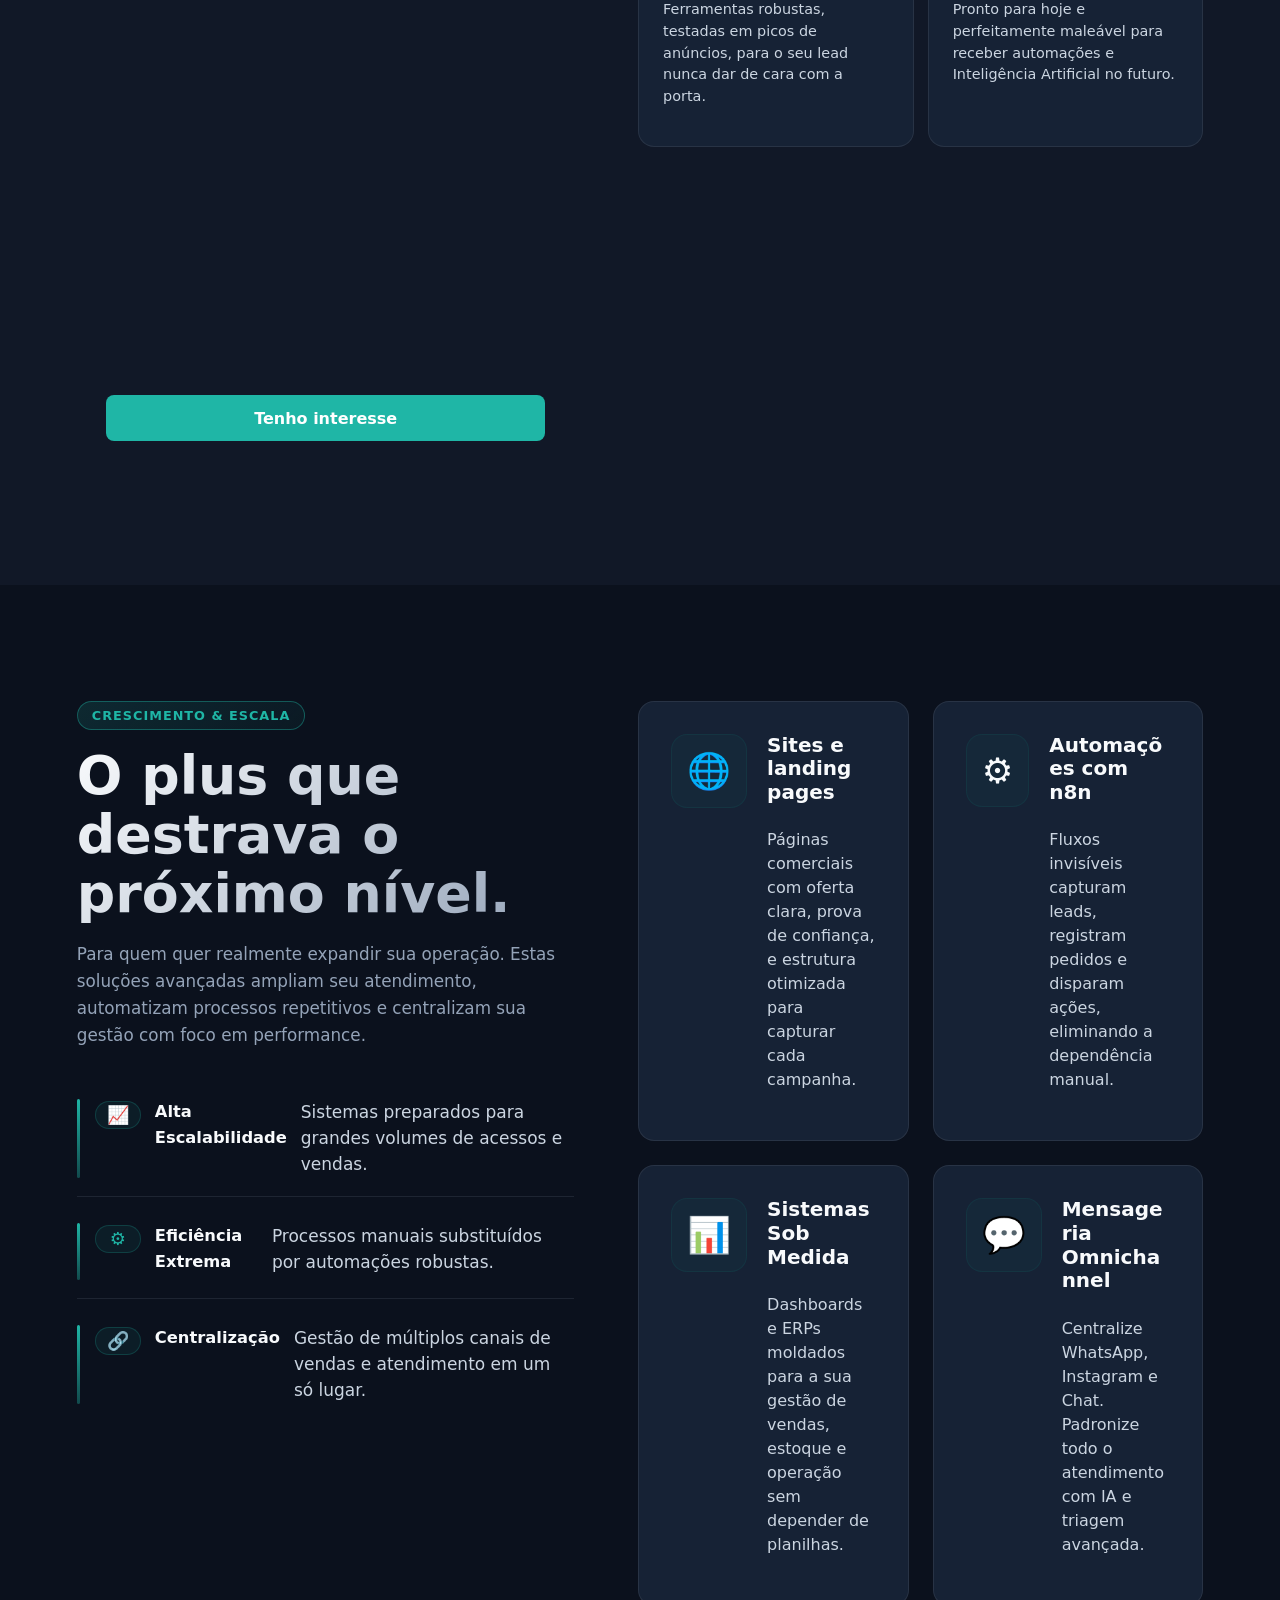
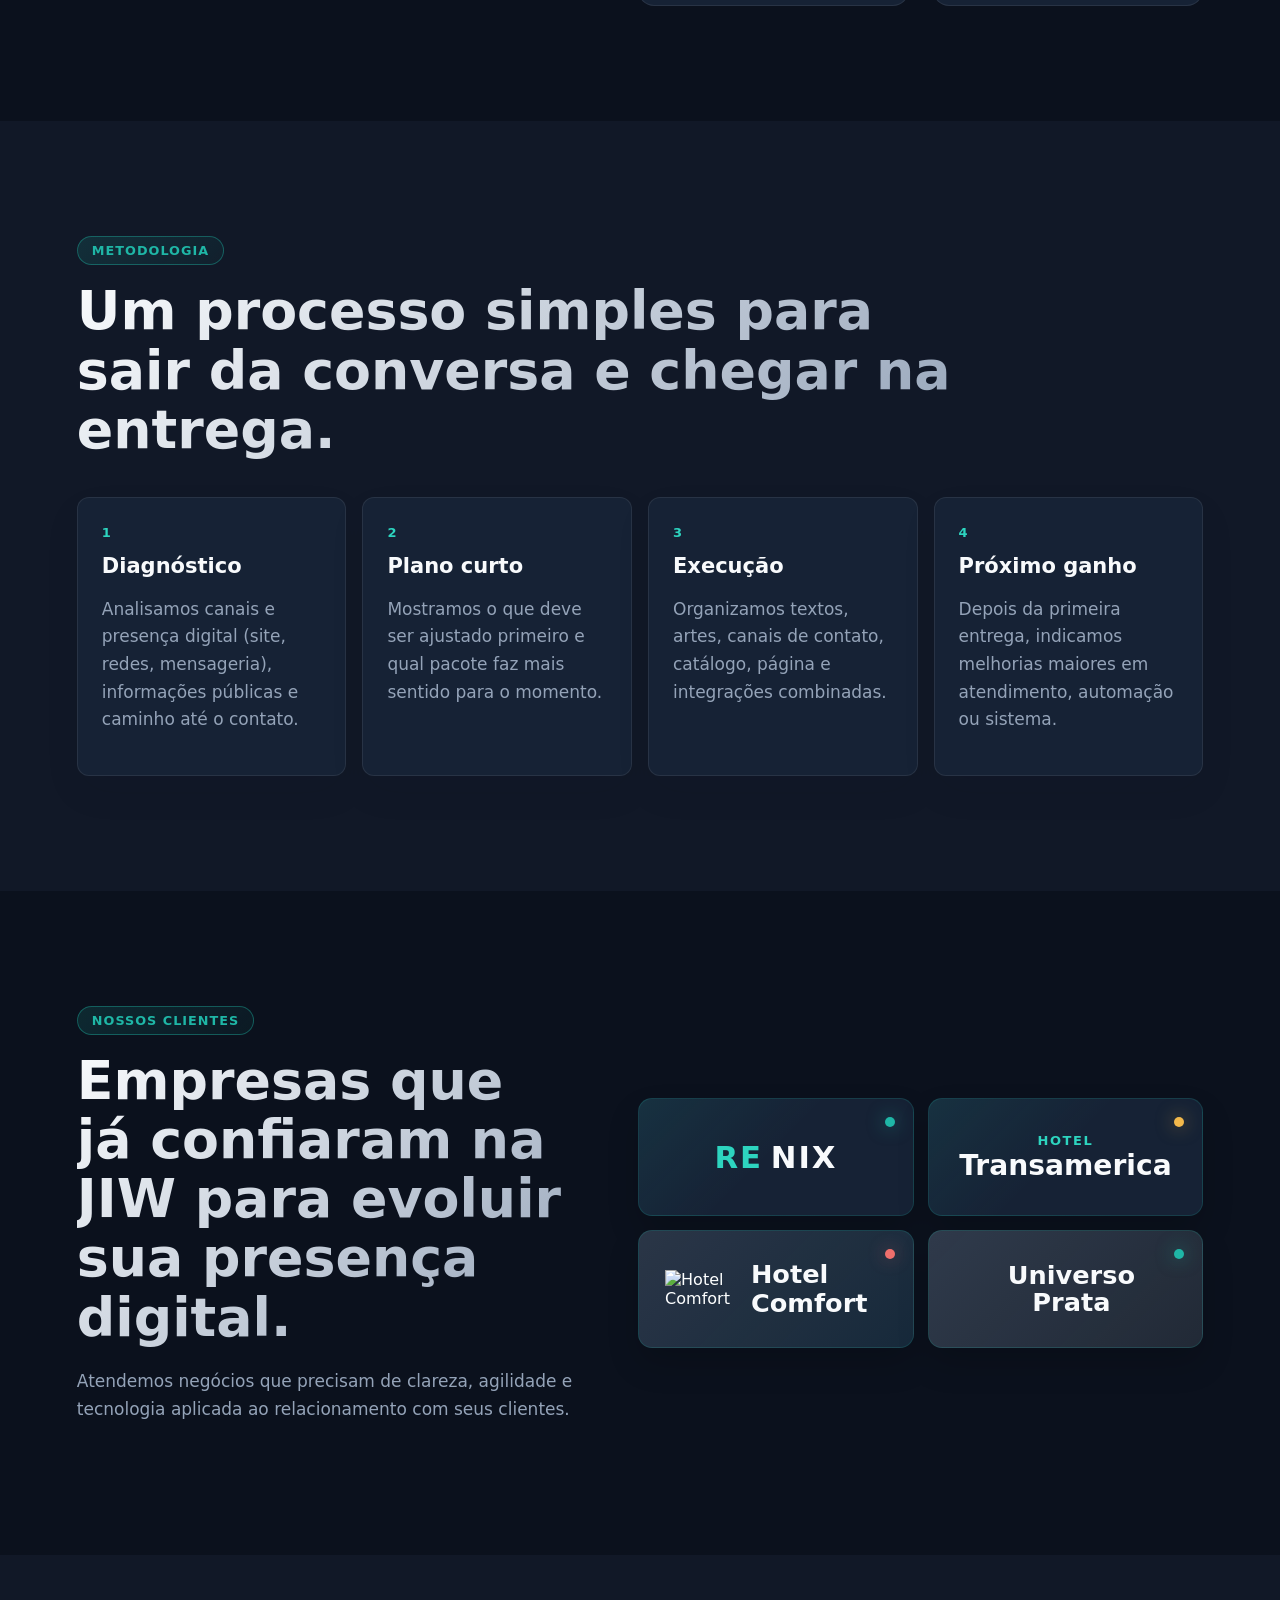
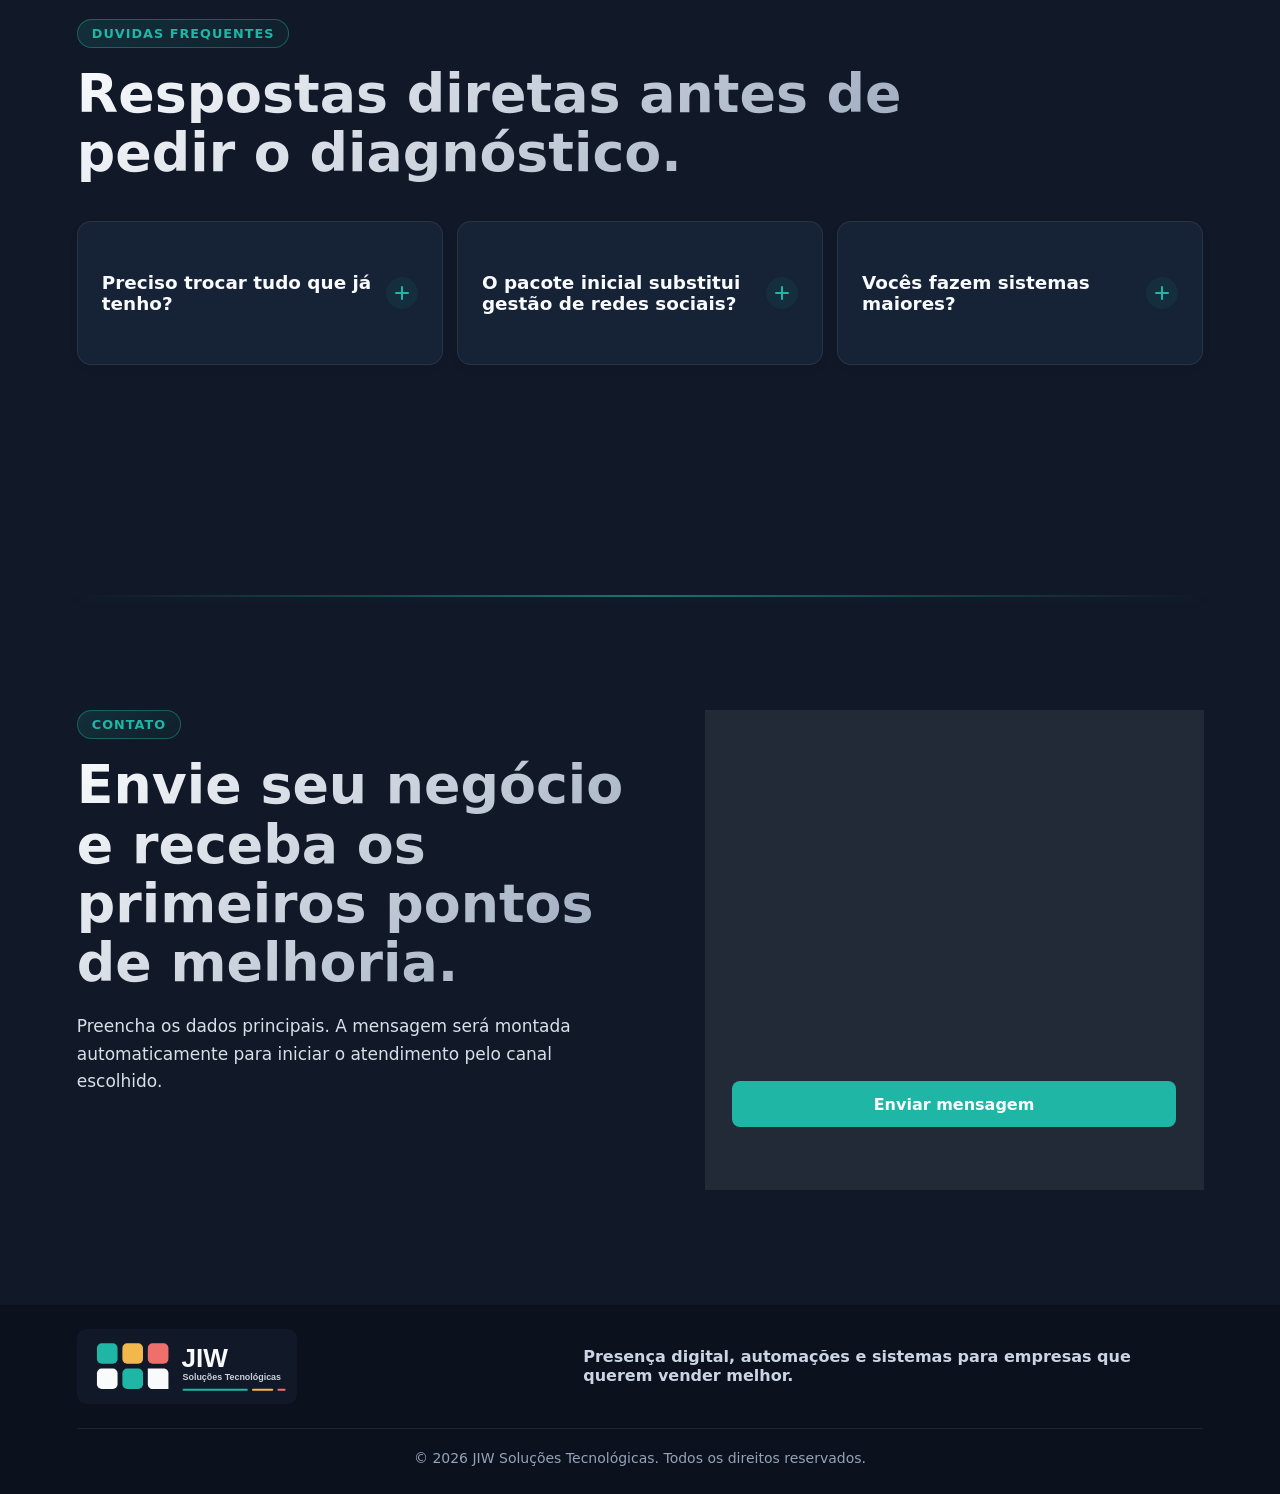
==== commit 5da00f3a: "style: retirei exemplo prático... dos card de crescimento e escala" ====
--- a/index.html
+++ b/index.html
@@ -255,7 +255,7 @@
             <div class="sv-content">
               <h3>Sites e landing pages</h3>
               <p>Páginas comerciais com oferta clara, prova de confiança, e estrutura otimizada para capturar cada campanha.</p>
-              <span class="sv-case">Exemplo prático: Ver Case XYZ &rarr;</span>
+              
             </div>
           </article>
           <article class="service-card">
@@ -263,7 +263,7 @@
             <div class="sv-content">
               <h3>Automações com n8n</h3>
               <p>Fluxos invisíveis capturam leads, registram pedidos e disparam ações, eliminando a dependência manual.</p>
-              <span class="sv-case">Exemplo prático: Automação XYZ &rarr;</span>
+              
             </div>
           </article>
           <article class="service-card">
@@ -271,7 +271,7 @@
             <div class="sv-content">
               <h3>Sistemas Sob Medida</h3>
               <p>Dashboards e ERPs moldados para a sua gestão de vendas, estoque e operação sem depender de planilhas.</p>
-              <span class="sv-case">Exemplo prático: Sistema XYZ &rarr;</span>
+              
             </div>
           </article>
           <article class="service-card">
@@ -279,7 +279,7 @@
             <div class="sv-content">
               <h3>Mensageria Omnichannel</h3>
               <p>Centralize WhatsApp, Instagram e Chat. Padronize todo o atendimento com IA e triagem avançada.</p>
-              <span class="sv-case">Exemplo prático: Omnichannel XYZ &rarr;</span>
+              
             </div>
           </article>
         </div>
